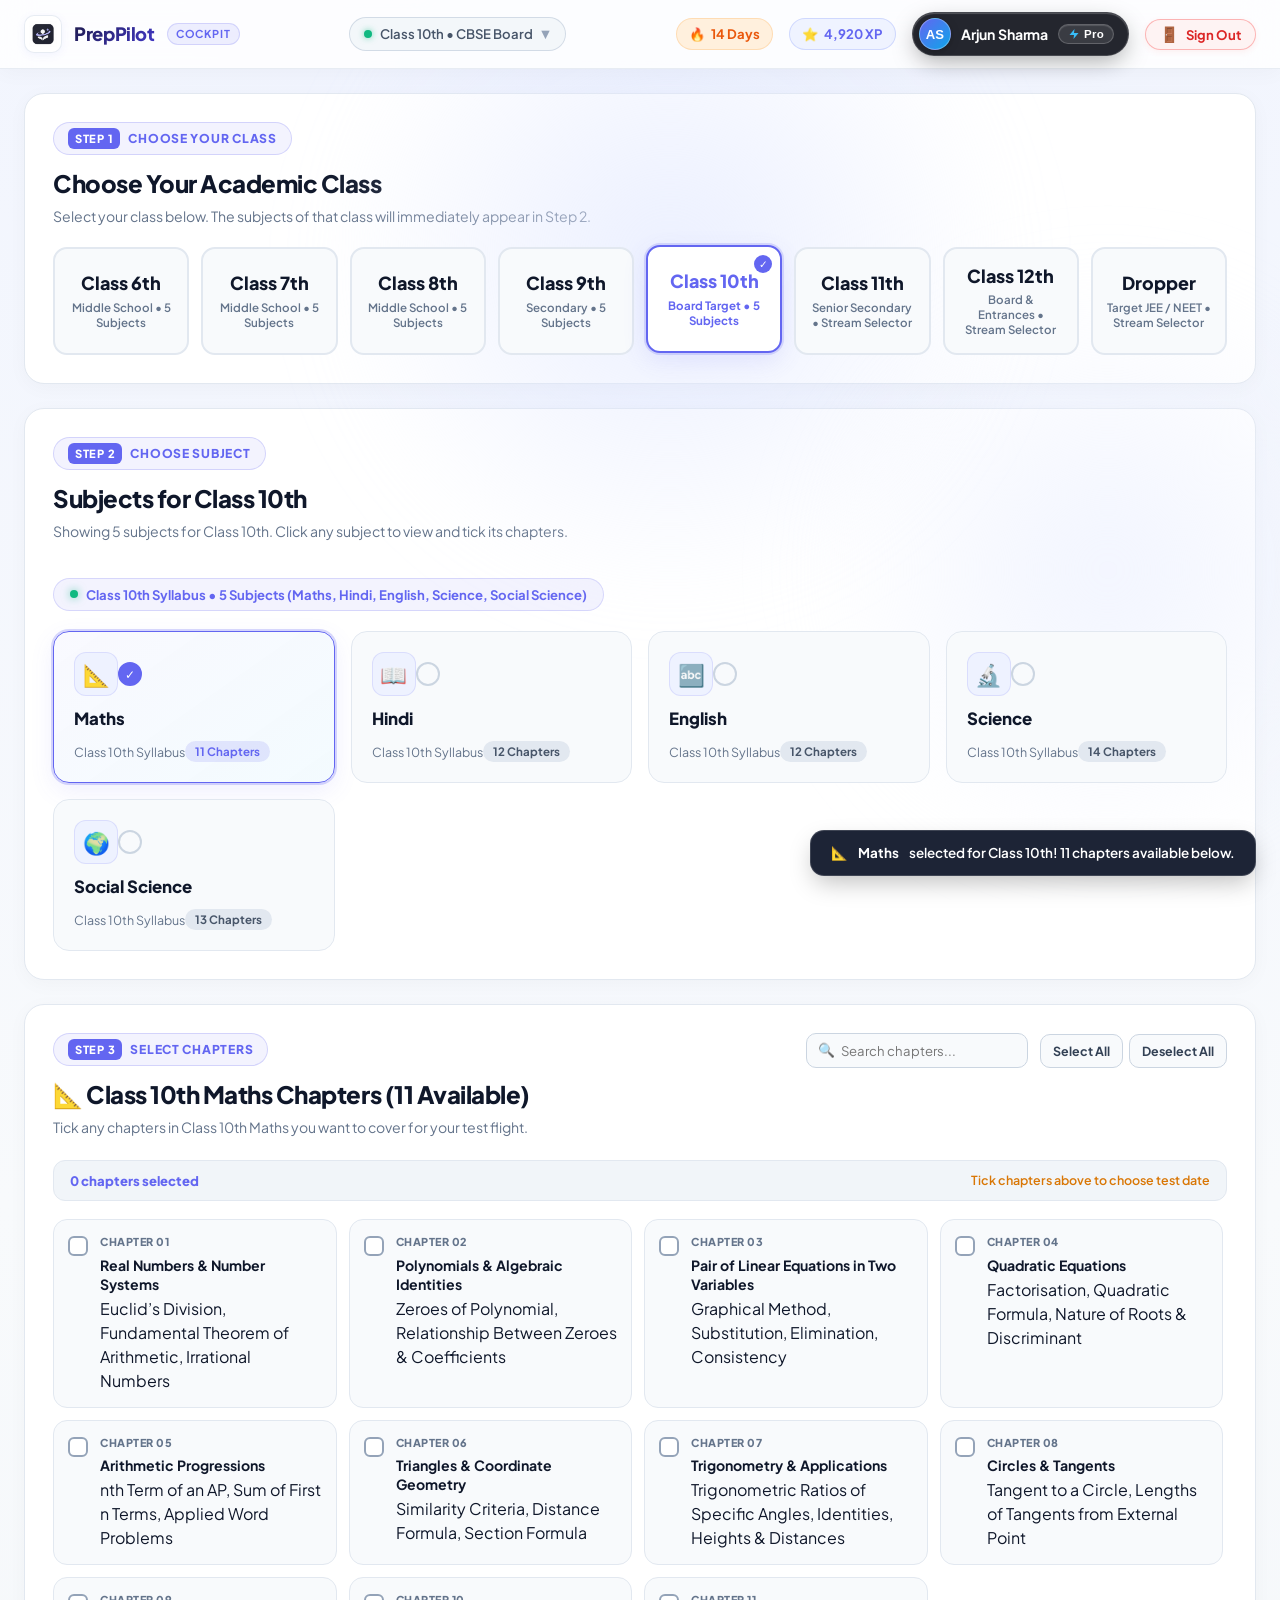
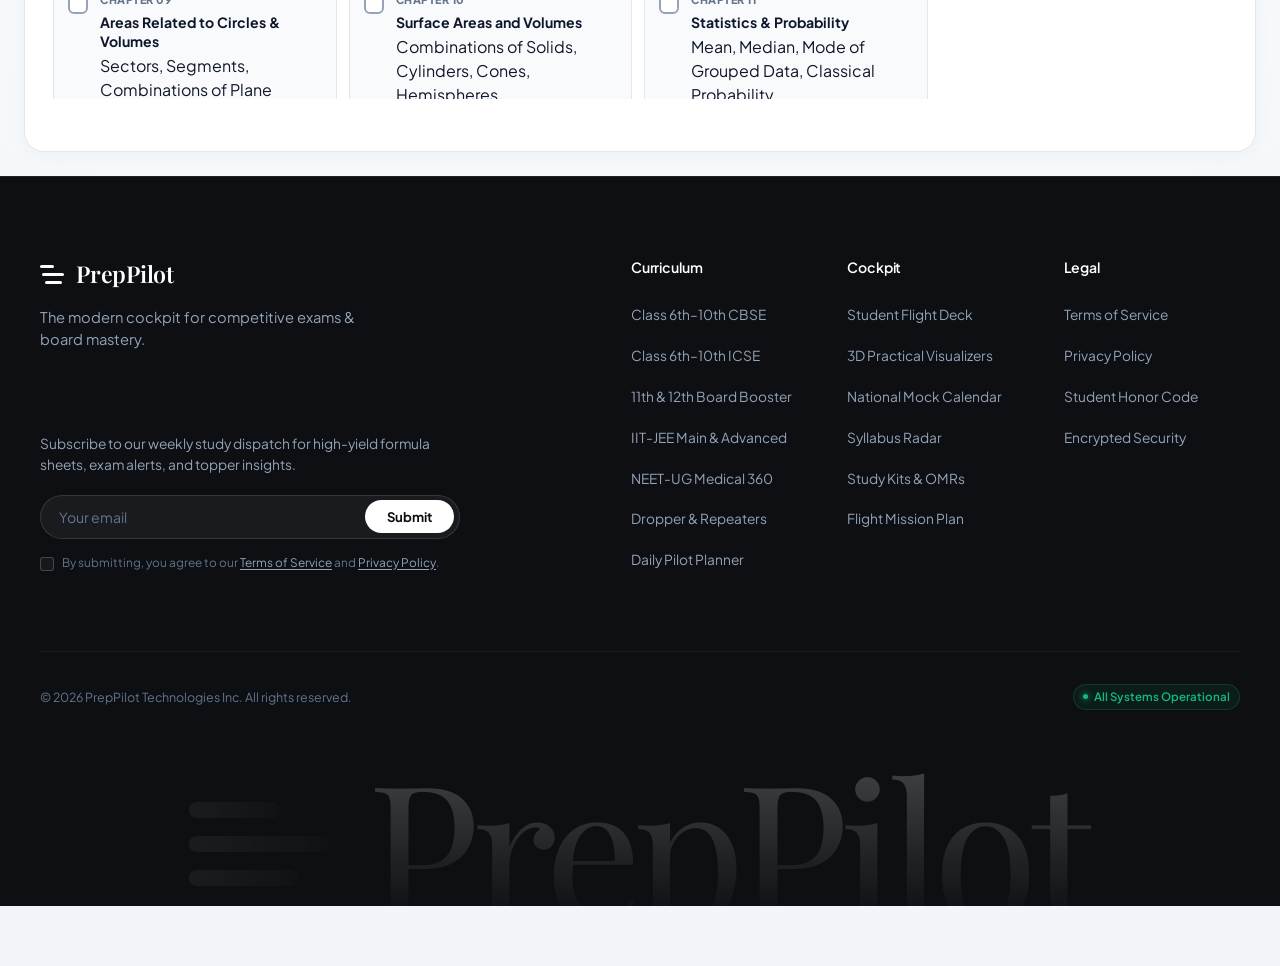
==== dashboard.html @ ed9440e5 "Add project files" ====
<!DOCTYPE html>
<html lang="en">
<head>
  <meta charset="UTF-8">
  <meta name="viewport" content="width=device-width, initial-scale=1.0">
  <title>PrepPilot | Student Flight Cockpit Dashboard</title>
  <meta name="description" content="PrepPilot Student Cockpit: Live curriculum progress, daily flight plan, interactive 3D labs, and CBT mock tests.">
  
  <!-- Modern Typography (Editorial Serif & Sans) -->
  <link rel="preconnect" href="https://fonts.googleapis.com">
  <link rel="preconnect" href="https://fonts.gstatic.com" crossorigin>
  <link href="https://fonts.googleapis.com/css2?family=Playfair+Display:ital,wght@0,400;0,500;0,600;0,700;1,400&family=Plus+Jakarta+Sans:wght@400;500;600;700;800&display=swap" rel="stylesheet">
  
  <link rel="stylesheet" href="css/styles.css">
  <link rel="stylesheet" href="css/dashboard.css">
  <link rel="stylesheet" href="css/conductor-theme.css">
  <link rel="icon" type="image/png" href="assets/logo.png">
</head>
<body class="dashboard-body">

  <!-- Ambient Light Scene -->
  <div class="ambient-scene" aria-hidden="true">
    <div class="ambient-blob-1"></div>
    <div class="ambient-blob-2"></div>
  </div>

  <!-- Cockpit Topbar Navigation -->
  <header class="cockpit-topbar">
    <div class="topbar-container">
      
      <!-- Brand Anchor -->
      <a href="index.html" class="topbar-brand" title="Return to Landing Page">
        <div class="topbar-logo-box">
          <img src="assets/logo.png" alt="PrepPilot" class="topbar-logo-img preppilot-logo">
        </div>
        <span class="topbar-brand-text">PrepPilot</span>
        <span class="topbar-cockpit-badge">Cockpit</span>
      </a>

      <!-- Academic Track & Course Switcher in Main Menu -->
      <div class="nav-course-selector-wrap" id="dash-course-selector-wrap">
        <div class="track-pill-dropdown" id="dash-track-dropdown" role="button" aria-expanded="false" aria-haspopup="true" title="Click to change your class and course">
          <span class="track-dot-indicator"></span>
          <span id="dash-active-track-label">Class 10th (CBSE Board Mastery)</span>
          <span style="font-size: 0.7rem; color: #94a3b8;">▼</span>
        </div>

        <!-- Interactive Course & Class Dropdown Flyout -->
        <div class="nav-course-dropdown" id="dash-course-dropdown" role="menu">
          <div class="nav-course-head">
            <div class="nav-course-head-tag">🎯 Active Flight Radar</div>
            <div class="nav-course-head-title">Change Class &amp; Course</div>
            <p class="nav-course-head-sub">Switch your academic syllabus stream. Modules &amp; tests update in real time.</p>
          </div>

          <!-- 1. Grade / Class Choice -->
          <div class="nav-course-section-title">1. Select Academic Class</div>
          <div class="nav-class-pills-row" id="dash-class-pills">
            <button type="button" class="nav-class-btn" data-class="6th">6th</button>
            <button type="button" class="nav-class-btn" data-class="7th">7th</button>
            <button type="button" class="nav-class-btn" data-class="8th">8th</button>
            <button type="button" class="nav-class-btn" data-class="9th">9th</button>
            <button type="button" class="nav-class-btn active" data-class="10th">10th</button>
            <button type="button" class="nav-class-btn" data-class="11th">11th</button>
            <button type="button" class="nav-class-btn" data-class="12th">12th</button>
            <button type="button" class="nav-class-btn" data-class="Dropper">Dropper</button>
          </div>

          <!-- 2. Course Stream Choice (Dynamic) -->
          <div class="nav-course-section-title">2. Select Course &amp; Stream</div>
          <div class="nav-streams-grid" id="dash-streams-grid">
            <!-- Dynamically populated based on chosen grade -->
          </div>

          <!-- 3. Actions -->
          <div class="nav-course-footer">
            <span class="nav-course-hint">Updates syllabus radar immediately</span>
            <button type="button" class="btn-nav-apply-course" id="btn-dash-apply-course">
              Apply &amp; Update Radar ✓
            </button>
          </div>
        </div>
      </div>

      <!-- Right Group: Streak, XP & Student Profile -->
      <div class="topbar-right-group">
        <div class="student-streak-pill" title="Daily Learning Streak">
          <span>🔥</span>
          <span>14 Days</span>
        </div>

        <div class="student-xp-pill" title="Total Experience Points">
          <span>⭐</span>
          <span id="student-xp-val">4,920 XP</span>
        </div>

        <div class="account-flyout-container" id="profile-flyout-wrap">
          <!-- Dark Frosted Profile Pill Trigger (Matching Reference Image) -->
          <button type="button" class="btn-dark-profile-pill" id="student-profile-btn" aria-haspopup="menu" aria-expanded="false" aria-controls="dark-profile-menu" title="Pilot User Profile & Preferences">
            <div class="profile-pill-avatar" id="avatar-initials">AS</div>
            <span class="profile-pill-name" id="avatar-name">Arjun Sharma</span>
            <span class="profile-pill-badge">
              <svg class="pro-bolt-icon" viewBox="0 0 24 24">
                <path d="M13 2L3 14h9l-1 8 10-12h-9l1-8z"/>
              </svg>
              <span>Pro</span>
            </span>
          </button>

          <!-- Accessible Dark Liquid-Glass Menu (Directly Matching Reference Image HRrUDA4XYAAcrpC.avif) -->
          <div class="dark-profile-menu" id="dark-profile-menu" role="menu" aria-label="User Profile Menu">
            <button type="button" class="dark-menu-item active" role="menuitem" tabindex="0" id="menu-item-profile" data-action="profile">
              <span class="dark-item-icon">
                <svg viewBox="0 0 24 24" fill="none" stroke="currentColor" stroke-width="2.2" stroke-linecap="round" stroke-linejoin="round">
                  <path d="M20 21v-2a4 4 0 0 0-4-4H8a4 4 0 0 0-4 4v2"></path>
                  <circle cx="12" cy="7" r="4"></circle>
                </svg>
              </span>
              <span class="dark-item-label">Profile</span>
            </button>

            <button type="button" class="dark-menu-item" role="menuitem" tabindex="-1" id="menu-item-community" data-action="community">
              <span class="dark-item-icon">
                <svg viewBox="0 0 24 24" fill="currentColor">
                  <path d="M16 11c1.66 0 2.99-1.34 2.99-3S17.66 5 16 5c-1.66 0-3 1.34-3 3s1.34 3 3 3zm-8 0c1.66 0 2.99-1.34 2.99-3S9.66 5 8 5C6.34 5 5 6.34 5 8s1.34 3 3 3zm0 2c-2.33 0-7 1.17-7 3.5V19h14v-2.5c0-2.33-4.67-3.5-7-3.5zm8 0c-.29 0-.62.02-.97.05 1.16.84 1.97 1.97 1.97 3.45V19h6v-2.5c0-2.33-4.67-3.5-7-3.5z"/>
                </svg>
              </span>
              <span class="dark-item-label">Community</span>
            </button>

            <button type="button" class="dark-menu-item" role="menuitem" tabindex="-1" id="menu-item-subscription" data-action="subscription">
              <span class="dark-item-icon">
                <svg viewBox="0 0 24 24" fill="currentColor">
                  <path d="M20 4H4c-1.11 0-1.99.89-1.99 2L2 18c0 1.11.89 2 2 2h16c1.11 0 2-.89 2-2V6c0-1.11-.89-2-2-2zm0 14H4v-6h16v6zm0-10H4V6h16v2z"/>
                </svg>
              </span>
              <span class="dark-item-label">Subscription</span>
            </button>

            <button type="button" class="dark-menu-item" role="menuitem" tabindex="-1" id="menu-item-settings" data-action="settings">
              <span class="dark-item-icon">
                <svg viewBox="0 0 24 24" fill="currentColor">
                  <path d="M19.14 12.94c.04-.3.06-.61.06-.94 0-.32-.02-.64-.07-.94l2.03-1.58c.18-.14.23-.41.12-.61l-1.92-3.32c-.12-.22-.37-.29-.59-.22l-2.39.96c-.5-.38-1.03-.7-1.62-.94l-.36-2.54c-.04-.24-.24-.41-.48-.41h-3.84c-.24 0-.43.17-.47.41l-.36 2.54c-.59.24-1.13.57-1.62.94l-2.39-.96c-.22-.08-.47 0-.59.22L2.74 8.87c-.12.21-.08.47.12.61l2.03 1.58c-.05.3-.09.63-.09.94s.02.64.07.94l-2.03 1.58c-.18.14-.23.41-.12.61l1.92 3.32c.12.22.37.29.59.22l2.39-.96c.5.38 1.03.7 1.62.94l.36 2.54c.05.24.24.41.48.41h3.84c.24 0 .44-.17.47-.41l.36-2.54c.59-.24 1.13-.56 1.62-.94l2.39.96c.22.08.47 0 .59-.22l1.92-3.32c.12-.22.07-.47-.12-.61l-2.01-1.58zM12 15.6c-1.98 0-3.6-1.62-3.6-3.6s1.62-3.6 3.6-3.6 3.6 1.62 3.6 3.6-1.62 3.6-3.6 3.6z"/>
                </svg>
              </span>
              <span class="dark-item-label">Settings</span>
            </button>

            <div class="dark-menu-divider" role="separator"></div>

            <button type="button" class="dark-menu-item" role="menuitem" tabindex="-1" id="menu-item-help" data-action="help">
              <span class="dark-item-icon">
                <svg viewBox="0 0 24 24" fill="currentColor">
                  <path d="M12 2C6.48 2 2 6.48 2 12s4.48 10 10 10 10-4.48 10-10S17.52 2 12 2zm1 15h-2v-6h2v6zm0-8h-2V7h2v2z"/>
                </svg>
              </span>
              <span class="dark-item-label">Help Center</span>
            </button>

            <button type="button" class="dark-menu-item text-danger" role="menuitem" tabindex="-1" id="menu-item-signout" data-action="signout">
              <span class="dark-item-icon">
                <svg viewBox="0 0 24 24" fill="currentColor">
                  <path d="M10.09 15.59L11.5 17l5-5-5-5-1.41 1.41L12.67 11H3v2h9.67l-2.58 2.59zM19 3H5c-1.11 0-2 .9-2 2v4h2V5h14v14H5v-4H3v4c0 1.1.89 2 2 2h14c1.1 0 2-.9 2-2V5c0-1.1-.9-2-2-2z"/>
                </svg>
              </span>
              <span class="dark-item-label">Sign Out</span>
            </button>
          </div>
        </div>

        <button type="button" class="btn-signout-cockpit" id="btn-cockpit-signout" title="Sign out of student cockpit">
          <span class="signout-icon">🚪</span>
          <span>Sign Out</span>
        </button>
      </div>

    </div>
  </header>

  <!-- Main Cockpit Workspace -->
  <main class="cockpit-main-container">

    <!-- Quick Schedule Switcher & Status Bar (Visible when schedules exist) -->
    <section class="schedule-switcher-bar" id="section-schedule-switcher" style="display: none;">
      <div class="switcher-bar-inner">
        <div class="active-schedule-badge-wrap">
          <span class="switcher-lead-label">✈️ Active Flight:</span>
          <div class="active-schedule-dropdown-rel">
            <button type="button" class="btn-active-schedule-select" id="btn-active-schedule-dropdown" aria-haspopup="true" aria-expanded="false" title="Click to switch between saved schedules">
              <span class="active-sched-title" id="active-sched-title">Class 10th • Maths CBT Mock</span>
              <span class="active-sched-date" id="active-sched-date">🗓️ Sept 25</span>
              <span class="sched-chevron">▼</span>
            </button>

            <!-- Dropdown of all saved schedules -->
            <div class="schedules-flyout-dropdown" id="schedules-flyout-dropdown">
              <div class="flyout-head">
                <span>📁 Your Saved Flight Schedules</span>
                <span class="flyout-count" id="flyout-schedules-count">0</span>
              </div>
              <div class="flyout-list" id="flyout-schedules-list">
                <!-- Dynamically populated by dashboard.js -->
              </div>
            </div>
          </div>
        </div>

        <div class="switcher-actions-wrap">
          <button type="button" class="btn-switcher-action btn-jump-todo" id="btn-bar-jump-todo" title="Jump to Flight To-Do Checklist">
            <span>📋 Flight To-Dos</span>
          </button>
          <button type="button" class="btn-switcher-action btn-view-hub" id="btn-bar-view-hub" title="View all schedules hub">
            <span>📁 All Schedules (<span id="btn-schedules-count">0</span>)</span>
          </button>
          <button type="button" class="btn-new-schedule-pill" id="btn-start-new-schedule" title="Create a new test flight schedule">
            <span>+ New Schedule</span>
          </button>
        </div>
      </div>
    </section>

    <!-- 1. Step 1: Choose Your Academic Class -->
    <section class="class-selection-panel" id="section-class-select">
      <div class="panel-step-header">
        <div class="panel-step-badge">
          <span class="step-num">Step 1</span> Choose Your Class
        </div>
        <h1 class="class-panel-title">Choose Your Academic Class</h1>
        <p class="class-panel-sub">Select your class below. The subjects of that class will immediately appear in Step 2.</p>
      </div>

      <!-- Prominent Class Cards Grid -->
      <div class="class-cards-grid" id="dash-class-cards-grid">
        <button type="button" class="class-choice-card" data-class="6th" onclick="window.preppilotSwitchClass &amp;&amp; window.preppilotSwitchClass('6th')" aria-label="Select Class 6th">
          <div class="class-card-check">✓</div>
          <span class="class-card-label">Class 6th</span>
          <span class="class-card-tag">Middle School • 5 Subjects</span>
        </button>
        <button type="button" class="class-choice-card" data-class="7th" onclick="window.preppilotSwitchClass &amp;&amp; window.preppilotSwitchClass('7th')" aria-label="Select Class 7th">
          <div class="class-card-check">✓</div>
          <span class="class-card-label">Class 7th</span>
          <span class="class-card-tag">Middle School • 5 Subjects</span>
        </button>
        <button type="button" class="class-choice-card" data-class="8th" onclick="window.preppilotSwitchClass &amp;&amp; window.preppilotSwitchClass('8th')" aria-label="Select Class 8th">
          <div class="class-card-check">✓</div>
          <span class="class-card-label">Class 8th</span>
          <span class="class-card-tag">Middle School • 5 Subjects</span>
        </button>
        <button type="button" class="class-choice-card" data-class="9th" onclick="window.preppilotSwitchClass &amp;&amp; window.preppilotSwitchClass('9th')" aria-label="Select Class 9th">
          <div class="class-card-check">✓</div>
          <span class="class-card-label">Class 9th</span>
          <span class="class-card-tag">Secondary • 5 Subjects</span>
        </button>
        <button type="button" class="class-choice-card active" data-class="10th" onclick="window.preppilotSwitchClass &amp;&amp; window.preppilotSwitchClass('10th')" aria-label="Select Class 10th">
          <div class="class-card-check">✓</div>
          <span class="class-card-label">Class 10th</span>
          <span class="class-card-tag">Board Target • 5 Subjects</span>
        </button>
        <button type="button" class="class-choice-card" data-class="11th" onclick="window.preppilotSwitchClass &amp;&amp; window.preppilotSwitchClass('11th')" aria-label="Select Class 11th">
          <div class="class-card-check">✓</div>
          <span class="class-card-label">Class 11th</span>
          <span class="class-card-tag">Senior Secondary • Stream Selector</span>
        </button>
        <button type="button" class="class-choice-card" data-class="12th" onclick="window.preppilotSwitchClass &amp;&amp; window.preppilotSwitchClass('12th')" aria-label="Select Class 12th">
          <div class="class-card-check">✓</div>
          <span class="class-card-label">Class 12th</span>
          <span class="class-card-tag">Board &amp; Entrances • Stream Selector</span>
        </button>
        <button type="button" class="class-choice-card" data-class="Dropper" onclick="window.preppilotSwitchClass &amp;&amp; window.preppilotSwitchClass('Dropper')" aria-label="Select Dropper">
          <div class="class-card-check">✓</div>
          <span class="class-card-label">Dropper</span>
          <span class="class-card-tag">Target JEE / NEET • Stream Selector</span>
        </button>
      </div>

      <!-- Dynamic Stream Selection Box for 11th, 12th, Dropper -->
      <div class="stream-selection-box" id="dash-stream-selection-box" style="display: none;">
        <div class="stream-selection-title">
          <span>🎯</span>
          <span id="stream-selection-title-text">Select Target Stream for Class 11th:</span>
        </div>
        <div class="stream-cards-grid" id="dash-stream-cards-grid">
          <!-- Dynamically populated stream cards -->
        </div>
      </div>
    </section>

    <!-- 2. Step 2: Subjects of that Class (Appears / Updates when Class is Chosen) -->
    <section class="subjects-selection-panel" id="section-subjects">
      <div class="subjects-panel-header">
        <div class="panel-step-badge">
          <span class="step-num">Step 2</span> Choose Subject
        </div>
        <h2 class="subjects-panel-title" id="subjects-panel-title">Subjects for Class 10th</h2>
        <p class="subjects-panel-sub" id="subjects-panel-sub">Choose any subject below to fulfill its syllabus and prepare for your test</p>
      </div>

      <!-- Live Stream Status Indicator -->
      <div class="active-stream-status-pill" id="active-stream-status-pill">
        <span class="status-indicator-dot"></span>
        <span id="active-stream-status-text">Class 10th Syllabus • 5 Subjects (Maths, Hindi, English, Science, Social Science)</span>
      </div>

      <div class="planner-subjects-grid" id="planner-subjects-grid">
        <button type="button" class="planner-subject-card" data-subj="maths" aria-label="Select Maths">
          <div class="subj-header">
            <div class="subj-icon math-bg">📐</div>
            <div class="subj-check-indicator">✓</div>
          </div>
          <h3 class="subj-name">Maths</h3>
          <div class="subj-meta">
            <span>Comprehensive Syllabus</span>
            <span class="subj-chapters-pill">13 Chapters</span>
          </div>
        </button>

        <button type="button" class="planner-subject-card" data-subj="hindi" aria-label="Select Hindi">
          <div class="subj-header">
            <div class="subj-icon hindi-bg">📖</div>
            <div class="subj-check-indicator">✓</div>
          </div>
          <h3 class="subj-name">Hindi</h3>
          <div class="subj-meta">
            <span>Comprehensive Syllabus</span>
            <span class="subj-chapters-pill">12 Chapters</span>
          </div>
        </button>

        <button type="button" class="planner-subject-card" data-subj="english" aria-label="Select English">
          <div class="subj-header">
            <div class="subj-icon english-bg">🔤</div>
            <div class="subj-check-indicator">✓</div>
          </div>
          <h3 class="subj-name">English</h3>
          <div class="subj-meta">
            <span>Comprehensive Syllabus</span>
            <span class="subj-chapters-pill">12 Chapters</span>
          </div>
        </button>

        <button type="button" class="planner-subject-card" data-subj="science" aria-label="Select Science">
          <div class="subj-header">
            <div class="subj-icon science-bg">🔬</div>
            <div class="subj-check-indicator">✓</div>
          </div>
          <h3 class="subj-name">Science</h3>
          <div class="subj-meta">
            <span>Comprehensive Syllabus</span>
            <span class="subj-chapters-pill">14 Chapters</span>
          </div>
        </button>

        <button type="button" class="planner-subject-card" data-subj="social_science" aria-label="Select Social Science">
          <div class="subj-header">
            <div class="subj-icon social-bg">🌍</div>
            <div class="subj-check-indicator">✓</div>
          </div>
          <h3 class="subj-name">Social Science</h3>
          <div class="subj-meta">
            <span>Comprehensive Syllabus</span>
            <span class="subj-chapters-pill">13 Chapters</span>
          </div>
        </button>
      </div>
    </section>

    <!-- 3. Step 3: Chapters Selection Panel (Appears when user chooses any subject) -->
    <section class="chapters-selection-panel" id="section-chapters" style="display: none;">
      <div class="chapters-panel-header">
        <div>
          <div class="panel-step-badge">
            <span class="step-num">Step 3</span> Select Chapters
          </div>
          <h2 class="chapters-panel-title" id="selected-subject-title">Select Chapters</h2>
          <p class="chapters-panel-sub" id="selected-subject-sub">Tick all chapters you want to cover for this test</p>
        </div>

        <div class="chapter-actions-bar">
          <div class="chapter-search-wrap">
            <span class="search-icon">🔍</span>
            <input type="text" id="chapter-search-input" placeholder="Search chapters..." aria-label="Search chapters">
          </div>
          <div class="chapter-quick-btn-group">
            <button type="button" class="btn-chapter-ctrl" id="btn-select-all-chapters">Select All</button>
            <button type="button" class="btn-chapter-ctrl" id="btn-deselect-all-chapters">Deselect All</button>
          </div>
        </div>
      </div>

      <!-- Selection summary -->
      <div class="chapter-selection-status-row">
        <span class="chapter-selected-summary" id="chapter-selection-summary">0 chapters selected</span>
        <span class="chapter-min-hint" id="chapter-min-hint">Tick chapters to choose test date</span>
      </div>

      <!-- Syllabus Origin Filter Row (For Dropper combining Class 11 & 12) -->
      <div class="chapter-origin-filter-row" id="chapter-origin-filter-row" style="display: none;">
        <span class="origin-filter-label">📚 Syllabus Scope:</span>
        <div class="origin-filter-buttons" id="origin-filter-buttons">
          <button type="button" class="btn-origin-filter active" data-filter="all">All Combined Chapters</button>
          <button type="button" class="btn-origin-filter" data-filter="Class 11">Class 11 Only</button>
          <button type="button" class="btn-origin-filter" data-filter="Class 12">Class 12 Only</button>
        </div>
      </div>

      <!-- Chapters Checklist Grid -->
      <div class="chapters-checklist-grid" id="chapters-checklist-container">
        <!-- Chapter items with checkboxes injected here -->
      </div>
    </section>

    <!-- 4. Step 4: Calendar Section (Appears after choosing chapters, Minimum Date = Tomorrow) -->
    <section class="calendar-scheduling-panel" id="section-calendar" style="display: none;">
      <div class="calendar-panel-header">
        <div class="panel-step-badge">
          <span class="step-num">Step 4</span> Schedule Test Date
        </div>
        <h2 class="calendar-panel-title">Choose Test Date</h2>
        <p class="calendar-panel-sub">Select the date for your test (Minimum date: Tomorrow)</p>
      </div>

      <div class="calendar-scheduling-box">
        <!-- Presets -->
        <div class="calendar-presets-row">
          <span class="preset-label">Quick Presets:</span>
          <div class="preset-pills-list">
            <button type="button" class="date-preset-pill active" data-offset="1" id="preset-tomorrow">
              <span>Tomorrow</span>
              <small id="preset-tomorrow-date"></small>
            </button>
            <button type="button" class="date-preset-pill" data-offset="3" id="preset-3days">
              <span>In 3 Days</span>
              <small id="preset-3days-date"></small>
            </button>
            <button type="button" class="date-preset-pill" data-offset="7" id="preset-7days">
              <span>In 1 Week</span>
              <small id="preset-7days-date"></small>
            </button>
          </div>
        </div>

        <!-- Date Picker with min=tomorrow -->
        <div class="calendar-input-card">
          <div class="calendar-input-left">
            <label for="test-date-picker" class="calendar-input-label">
              <span style="font-size: 1.2rem;">🗓️</span>
              <span>Test Date:</span>
            </label>
            <div class="calendar-field-wrap">
              <input type="date" id="test-date-picker" class="test-date-input" aria-describedby="test-date-hint">
              <span class="calendar-min-notice" id="test-date-hint">
                🔒 Minimum date is strictly set to <strong>Tomorrow</strong>.
              </span>
            </div>
          </div>

          <div class="calendar-countdown-preview" id="calendar-countdown-preview">
            <div class="countdown-tag">Scheduled Test Window</div>
            <div class="countdown-days-val" id="countdown-days-text">Tomorrow (In 1 Day)</div>
            <div class="countdown-meta" id="countdown-meta-text">Target: 0 chapters</div>
          </div>
        </div>

        <!-- Schedule Action Button -->
        <div class="schedule-submit-wrap">
          <button type="button" class="btn-lock-test-flight" id="btn-schedule-test">
            <span>🚀 Schedule Test Flight</span>
          </button>
        </div>
      </div>
    </section>

    <!-- Scheduled Test Confirmation Card -->
    <div id="active-test-mission-wrap" class="active-mission-wrapper" style="display: none; margin-top: 24px;"></div>

    <!-- Interactive Flight To-Do List Section -->
    <section class="flight-todo-section" id="section-flight-todo" style="display: none; margin-top: 32px;">
      <div class="todo-panel-card">
        <div class="todo-panel-header">
          <div class="todo-title-group">
            <div class="todo-badge">
              <span>📋 Flight Mission To-Do Checklist</span>
            </div>
            <h2 class="todo-heading" id="todo-schedule-heading">Preparation Milestones</h2>
            <p class="todo-subtext" id="todo-schedule-subtext">Day-wise masterclasses, practice drills, notes &amp; checkpoint tests for your locked flight.</p>
          </div>

          <div class="todo-stats-group">
            <div class="todo-stat-card">
              <span class="todo-stat-num" id="todo-progress-percent">0%</span>
              <span class="todo-stat-label">Milestones Done</span>
            </div>
          </div>
        </div>

        <!-- Progress Bar -->
        <div class="todo-progress-track">
          <div class="todo-progress-fill" id="todo-progress-bar" style="width: 0%;"></div>
        </div>
        <div class="todo-progress-meta">
          <span id="todo-progress-text">0 of 0 milestones completed</span>
          <span class="todo-xp-reward-hint">⚡ +15 XP rewarded for every completed task!</span>
        </div>

        <!-- Controls Row: View Switcher Tabs, Filter Pills & Add Form -->
        <div class="todo-controls-row">
          <!-- CollectUI Segmented View Switcher: Board, List, Roadmap -->
          <div class="todo-view-switcher" id="todo-view-switcher">
            <button type="button" class="todo-view-tab active" data-view="board" id="tab-view-board" title="Switch to Kanban Board View">
              <span class="view-tab-icon">📌</span>
              <span>Board</span>
            </button>
            <button type="button" class="todo-view-tab" data-view="list" id="tab-view-list" title="Switch to Linear Checklist View">
              <span class="view-tab-icon">📋</span>
              <span>List</span>
            </button>
            <button type="button" class="todo-view-tab" data-view="roadmap" id="tab-view-roadmap" title="Switch to Day-by-Day Roadmap View">
              <span class="view-tab-icon">🗓️</span>
              <span>Roadmap</span>
            </button>
          </div>

          <!-- Filter Pills -->
          <div class="todo-filter-pills" id="todo-filter-pills">
            <button type="button" class="todo-filter-btn active" data-filter="all">All (<span id="todo-count-all">0</span>)</button>
            <button type="button" class="todo-filter-btn" data-filter="today">Today (<span id="todo-count-today">0</span>)</button>
            <button type="button" class="todo-filter-btn" data-filter="pending">Pending (<span id="todo-count-pending">0</span>)</button>
            <button type="button" class="todo-filter-btn" data-filter="completed">Mastered (<span id="todo-count-completed">0</span>)</button>
          </div>

          <!-- Add Custom Task Form -->
          <form class="todo-add-task-form" id="todo-add-task-form">
            <input type="text" class="todo-add-input" id="todo-custom-input" placeholder="+ Add flight goal or custom task..." required>
            <button type="submit" class="btn-add-custom-task">+ Add Task</button>
          </form>
        </div>

        <!-- 1. Interactive Kanban Board View (CollectUI Multi-Column Style) -->
        <div class="todo-kanban-board" id="todo-board-view">
          <!-- Column 1: To Do -->
          <div class="kanban-column" id="col-todo" data-lane="todo">
            <div class="kanban-column-header">
              <div class="kanban-header-left">
                <span class="kanban-col-icon">🎯</span>
                <span class="kanban-col-title">To Do</span>
              </div>
              <span class="kanban-count-pill" id="badge-todo-count">0</span>
            </div>
            <div class="kanban-lane-dropzone" id="lane-todo" data-lane="todo">
              <!-- Dynamically injected cards -->
            </div>
          </div>

          <!-- Column 2: Doing -->
          <div class="kanban-column" id="col-doing" data-lane="doing">
            <div class="kanban-column-header">
              <div class="kanban-header-left">
                <span class="kanban-col-icon">⚡</span>
                <span class="kanban-col-title">Doing</span>
              </div>
              <span class="kanban-count-pill" id="badge-doing-count">0</span>
            </div>
            <div class="kanban-lane-dropzone" id="lane-doing" data-lane="doing">
              <!-- Dynamically injected cards -->
            </div>
          </div>

          <!-- Column 3: Mastered / Done -->
          <div class="kanban-column" id="col-done" data-lane="done">
            <div class="kanban-column-header">
              <div class="kanban-header-left">
                <span class="kanban-col-icon">🏆</span>
                <span class="kanban-col-title">Mastered</span>
              </div>
              <span class="kanban-count-pill" id="badge-done-count">0</span>
            </div>
            <div class="kanban-lane-dropzone" id="lane-done" data-lane="done">
              <!-- Dynamically injected cards -->
            </div>
          </div>
        </div>

        <!-- 2. Linear Checklist View (Alternative View) -->
        <div class="todo-items-list" id="todo-items-list" style="display: none;">
          <!-- Dynamically populated by dashboard.js -->
        </div>

        <!-- 3. Day Roadmap View (Alternative View) -->
        <div class="todo-roadmap-view" id="todo-roadmap-view" style="display: none;">
          <!-- Dynamically populated by dashboard.js -->
        </div>
      </div>
    </section>

    <!-- My Test Flight Schedules Hub (Organized Repository of All Created Schedules) -->
    <section class="schedules-hub-section" id="section-schedules-hub" style="display: none; margin-top: 36px;">
      <div class="schedules-hub-card">
        <div class="schedules-hub-header">
          <div class="schedules-hub-titles">
            <div class="schedules-hub-badge">📁 Multi-Schedule Cockpit Archive</div>
            <h2 class="schedules-hub-title">My Test Flight Schedules</h2>
            <p class="schedules-hub-sub">Switch between different exam preparations anytime. Every schedule maintains its own syllabus, test countdown, and flight to-do checklist.</p>
          </div>
          <button type="button" class="btn-create-schedule-hero" id="btn-hub-create-new">
            <span>+ Create New Test Schedule</span>
          </button>
        </div>

        <!-- Schedules Grid Container -->
        <div class="schedules-cards-grid" id="schedules-cards-grid">
          <!-- Dynamically populated cards for every created schedule -->
        </div>
      </div>
    </section>

  </main>

  <!-- CBT Test Simulator Interactive Modal -->
  <div class="cbt-modal-backdrop" id="cbt-modal">
    <div class="cbt-modal-card">
      <div class="cbt-modal-head">
        <div style="display: flex; align-items: center; gap: 10px;">
          <span style="font-size: 1.1rem;">📝</span>
          <span style="font-weight: 700; font-size: 0.95rem;">PrepPilot CBT Live Practice Simulator</span>
        </div>
        <div style="display: flex; align-items: center; gap: 14px;">
          <span style="font-family: monospace; font-weight: 700; color: #38bdf8; font-size: 1rem;" id="cbt-q-timer">⏱️ 02:45</span>
          <button type="button" id="cbt-modal-close" style="background: none; border: none; color: #ffffff; font-size: 1.4rem; cursor: pointer;">&times;</button>
        </div>
      </div>

      <div class="cbt-modal-body">
        <div class="cbt-q-number" id="cbt-q-label">Question 14 of 30 • Physics Mechanics</div>
        <div class="cbt-q-text" id="cbt-q-text">
          A projectile is launched from the ground with an initial velocity of 40 m/s at an angle of 30° to the horizontal. Assuming \(g = 10\text{ m/s}^2\), what is the maximum height attained by the projectile?
        </div>

        <div class="cbt-options-list" id="cbt-options-list">
          <div class="cbt-option-item" data-opt="A">
            <span style="font-weight: 700; width: 22px;">A)</span>
            <span>15 meters</span>
          </div>
          <div class="cbt-option-item" data-opt="B">
            <span style="font-weight: 700; width: 22px;">B)</span>
            <span>20 meters</span>
          </div>
          <div class="cbt-option-item" data-opt="C">
            <span style="font-weight: 700; width: 22px;">C)</span>
            <span>25 meters</span>
          </div>
          <div class="cbt-option-item" data-opt="D">
            <span style="font-weight: 700; width: 22px;">D)</span>
            <span>30 meters</span>
          </div>
        </div>

        <div id="cbt-feedback-box" style="display: none; padding: 12px; border-radius: 10px; font-size: 0.85rem; line-height: 1.4;"></div>
      </div>

      <div class="cbt-modal-foot">
        <button type="button" class="btn-cockpit-secondary" id="btn-cbt-prev">← Previous</button>
        <button type="button" class="btn-cockpit-primary" id="btn-cbt-check">Submit Answer &amp; Explain</button>
        <button type="button" class="btn-cockpit-secondary" id="btn-cbt-next">Next Question →</button>
      </div>
    </div>
  </div>

  <!-- 1. Profile Details & Multi-Account Dialog Modal -->
  <div class="pilot-dialog-backdrop" id="profile-detail-modal" role="dialog" aria-modal="true" aria-labelledby="profile-dialog-title">
    <div class="pilot-dialog-card">
      <div class="pilot-dialog-header">
        <div style="display: flex; align-items: center; gap: 10px;">
          <span style="font-size: 1.3rem;">👤</span>
          <h3 class="pilot-dialog-title" id="profile-dialog-title">Pilot Profile &amp; Accounts</h3>
        </div>
        <button type="button" class="pilot-dialog-close" data-close-modal="profile-detail-modal" aria-label="Close dialog">✕</button>
      </div>

      <div style="display: flex; align-items: center; gap: 14px; padding: 14px; border-radius: 16px; background: #f8fafc; border: 1px solid #e2e8f0; margin-bottom: 16px;">
        <div class="profile-pill-avatar" id="dialog-avatar" style="width: 48px; height: 48px; font-size: 1.15rem;">AS</div>
        <div>
          <div style="font-size: 1.05rem; font-weight: 800; color: #0f172a;" id="dialog-name">Arjun Sharma</div>
          <div style="font-size: 0.78rem; font-weight: 600; color: var(--accent-orbit);" id="dialog-course">Class 10th • CBSE Board</div>
        </div>
      </div>

      <div style="display: grid; grid-template-columns: 1fr 1fr; gap: 10px; margin-bottom: 16px;">
        <div style="background: #f8fafc; padding: 12px; border-radius: 12px; border: 1px solid #e2e8f0;">
          <div style="font-size: 0.7rem; color: #64748b; font-weight: 600;">Learning Streak</div>
          <div style="font-size: 0.95rem; font-weight: 800; color: #f59e0b;">🔥 14 Days</div>
        </div>
        <div style="background: #f8fafc; padding: 12px; border-radius: 12px; border: 1px solid #e2e8f0;">
          <div style="font-size: 0.7rem; color: #64748b; font-weight: 600;">Flight Experience</div>
          <div style="font-size: 0.95rem; font-weight: 800; color: #10b981;" id="dialog-xp-val">4,920 XP</div>
        </div>
      </div>

      <div style="font-size: 0.74rem; font-weight: 800; text-transform: uppercase; letter-spacing: 0.06em; color: #94a3b8; margin-bottom: 8px;">
        Saved Student Profiles
      </div>
      <div class="account-saved-list" id="dialog-saved-list" style="max-height: 120px; overflow-y: auto; display: flex; flex-direction: column; gap: 6px; margin-bottom: 16px;">
        <!-- Injected from localStorage -->
      </div>

      <button type="button" class="btn-add-new-acc" id="btn-dialog-add-account" style="width: 100%;">
        + Add / Register New Account
      </button>
    </div>
  </div>

  <!-- 2. Community Dialog Modal -->
  <div class="pilot-dialog-backdrop" id="community-modal" role="dialog" aria-modal="true" aria-labelledby="community-dialog-title">
    <div class="pilot-dialog-card">
      <div class="pilot-dialog-header">
        <div style="display: flex; align-items: center; gap: 10px;">
          <span style="font-size: 1.3rem;">👥</span>
          <h3 class="pilot-dialog-title" id="community-dialog-title">Flight Deck Study Community</h3>
        </div>
        <button type="button" class="pilot-dialog-close" data-close-modal="community-modal" aria-label="Close dialog">✕</button>
      </div>

      <div style="background: linear-gradient(135deg, rgba(99, 102, 241, 0.08), rgba(14, 165, 233, 0.08)); border: 1px solid rgba(99, 102, 241, 0.2); border-radius: 16px; padding: 16px; margin-bottom: 16px; text-align: center;">
        <span style="font-size: 1.6rem;">⚡</span>
        <div style="font-size: 1.25rem; font-weight: 800; color: #0f172a; margin-top: 4px;">4,821 Pilots Online</div>
        <p style="font-size: 0.8rem; color: #64748b; margin: 4px 0 0;">Students studying live across CBSE, ICSE, JEE &amp; NEET tracks.</p>
      </div>

      <div style="font-size: 0.78rem; font-weight: 700; color: #334155; margin-bottom: 8px;">🔥 Daily Streak Leaderboard:</div>
      <div style="display: flex; flex-direction: column; gap: 8px; margin-bottom: 16px;">
        <div style="display: flex; align-items: center; justify-content: space-between; padding: 8px 12px; border-radius: 10px; background: #f8fafc; border: 1px solid #e2e8f0; font-size: 0.84rem;">
          <span>🥇 Riya Patel (Class 12th JEE)</span>
          <span style="font-weight: 800; color: #f59e0b;">54 Days Streak 🔥</span>
        </div>
        <div style="display: flex; align-items: center; justify-content: space-between; padding: 8px 12px; border-radius: 10px; background: #f8fafc; border: 1px solid #e2e8f0; font-size: 0.84rem;">
          <span>🥈 Siddharth Joshi (Class 10th CBSE)</span>
          <span style="font-weight: 800; color: #64748b;">42 Days Streak 🔥</span>
        </div>
        <div style="display: flex; align-items: center; justify-content: space-between; padding: 8px 12px; border-radius: 10px; background: #f8fafc; border: 1px solid #e2e8f0; font-size: 0.84rem;">
          <span>🥉 You (${studentName})</span>
          <span style="font-weight: 800; color: #10b981;">14 Days Streak 🔥</span>
        </div>
      </div>

      <button type="button" class="btn-cockpit-primary" style="width: 100%;" onclick="alert('Connected to Study Squad Flight Channel! 🚀');">
        Join Active Study Squad ✈️
      </button>
    </div>
  </div>

  <!-- 3. Subscription Dialog Modal -->
  <div class="pilot-dialog-backdrop" id="subscription-modal" role="dialog" aria-modal="true" aria-labelledby="sub-dialog-title">
    <div class="pilot-dialog-card">
      <div class="pilot-dialog-header">
        <div style="display: flex; align-items: center; gap: 10px;">
          <span style="font-size: 1.3rem;">💳</span>
          <h3 class="pilot-dialog-title" id="sub-dialog-title">PrepPilot Pro Flight Pass</h3>
        </div>
        <button type="button" class="pilot-dialog-close" data-close-modal="subscription-modal" aria-label="Close dialog">✕</button>
      </div>

      <div style="background: linear-gradient(135deg, #1e1b4b 0%, #312e81 100%); color: #ffffff; border-radius: 18px; padding: 20px; margin-bottom: 16px; box-shadow: 0 10px 25px -4px rgba(79, 70, 229, 0.4);">
        <div style="display: flex; justify-content: space-between; align-items: center; margin-bottom: 12px;">
          <span style="font-size: 0.75rem; font-weight: 800; text-transform: uppercase; letter-spacing: 0.08em; background: rgba(255, 255, 255, 0.2); padding: 3px 10px; border-radius: 999px;">Active Plan</span>
          <span style="font-size: 1.1rem; font-weight: 800; color: #38bdf8;">⚡ PRO PASS</span>
        </div>
        <div style="font-size: 1.25rem; font-weight: 800;">Full Cockpit Unlimited Access</div>
        <p style="font-size: 0.8rem; color: #cbd5e1; margin: 4px 0 0;">All Classes 6th–12th, Droppers, 3D Labs &amp; National CBT Mocks unlocked.</p>
      </div>

      <div style="display: flex; flex-direction: column; gap: 8px; font-size: 0.82rem; color: #475569; margin-bottom: 18px;">
        <div>✓ <strong>24/7 AI Doubt Pilot:</strong> Instant formula &amp; derivation solvers</div>
        <div>✓ <strong>Interactive 3D Practical Labs:</strong> Rotational physics &amp; chemistry orbitals</div>
        <div>✓ <strong>All-India CBT Test Series:</strong> Real-time percentile grading</div>
      </div>

      <button type="button" class="btn-cockpit-secondary" style="width: 100%;" onclick="alert('Your Pro Pass is active with lifetime student access! ⭐');">
        Manage Subscription &amp; Invoices
      </button>
    </div>
  </div>

  <!-- 4. Settings Dialog Modal -->
  <div class="pilot-dialog-backdrop" id="settings-modal" role="dialog" aria-modal="true" aria-labelledby="settings-dialog-title">
    <div class="pilot-dialog-card">
      <div class="pilot-dialog-header">
        <div style="display: flex; align-items: center; gap: 10px;">
          <span style="font-size: 1.3rem;">⚙️</span>
          <h3 class="pilot-dialog-title" id="settings-dialog-title">Flight Deck Settings</h3>
        </div>
        <button type="button" class="pilot-dialog-close" data-close-modal="settings-modal" aria-label="Close dialog">✕</button>
      </div>

      <div style="display: flex; flex-direction: column; gap: 14px; margin-bottom: 20px;">
        <div style="display: flex; align-items: center; justify-content: space-between; padding: 12px; background: #f8fafc; border-radius: 12px; border: 1px solid #e2e8f0;">
          <div>
            <div style="font-size: 0.86rem; font-weight: 700; color: #0f172a;">Luminous Liquid Glass Theme</div>
            <div style="font-size: 0.72rem; color: #64748b;">Dynamic ambient glow scene</div>
          </div>
          <span style="font-size: 0.78rem; font-weight: 700; color: #10b981;">Active</span>
        </div>

        <div style="display: flex; align-items: center; justify-content: space-between; padding: 12px; background: #f8fafc; border-radius: 12px; border: 1px solid #e2e8f0;">
          <div>
            <div style="font-size: 0.86rem; font-weight: 700; color: #0f172a;">Aero-Dart Interactive Cursor</div>
            <div style="font-size: 0.72rem; color: #64748b;">Dynamic context morphing reticle</div>
          </div>
          <span style="font-size: 0.78rem; font-weight: 700; color: #10b981;">Enabled</span>
        </div>

        <div style="display: flex; align-items: center; justify-content: space-between; padding: 12px; background: #f8fafc; border-radius: 12px; border: 1px solid #e2e8f0;">
          <div>
            <div style="font-size: 0.86rem; font-weight: 700; color: #0f172a;">Study Flight Notifications</div>
            <div style="font-size: 0.72rem; color: #64748b;">Daily practice drill alerts</div>
          </div>
          <span style="font-size: 0.78rem; font-weight: 700; color: #10b981;">Enabled</span>
        </div>
      </div>

      <button type="button" class="btn-cockpit-primary" style="width: 100%;" onclick="alert('Preferences saved successfully! ✓');">
        Save Preferences ✓
      </button>
    </div>
  </div>

  <!-- Sign Out Confirmation Modal -->
  <div class="signout-modal-backdrop" id="signout-modal" role="dialog" aria-modal="true" aria-labelledby="signout-title">
    <div class="signout-modal-card">
      <div class="signout-icon-orbit">
        <div class="signout-icon-circle">
          <span>🚪</span>
        </div>
      </div>
      
      <h3 class="signout-modal-title" id="signout-title">Confirm Sign Out</h3>
      <p class="signout-modal-desc">
        Are you sure you want to sign out of your student cockpit? Your syllabus radar, flight checklist tasks, and XP will remain securely saved.
      </p>

      <div class="signout-modal-actions">
        <button type="button" class="btn-signout-cancel" id="btn-signout-cancel">
          No, Stay in Cockpit
        </button>
        <button type="button" class="btn-signout-confirm" id="btn-signout-confirm">
          Yes, Sign Out →
        </button>
      </div>
    </div>
  </div>

  <!-- Post-Schedule Option Modal: Daily Pilot Planner vs Download Kit -->
  <div class="schedule-success-modal" id="schedule-success-modal" style="display: none;">
    <div class="schedule-modal-backdrop" id="schedule-modal-backdrop"></div>
    <div class="schedule-modal-card">
      <div class="schedule-modal-icon">🚀</div>
      <h3 class="schedule-modal-title" id="schedule-modal-title">Test Flight Scheduled Successfully!</h3>
      <p class="schedule-modal-desc" id="schedule-modal-desc">
        Your test flight is locked. Choose how you would like to prepare:
      </p>

      <div class="schedule-options-list">
        <a href="pilot-planner.html" class="schedule-option-item highlight-planner" id="modal-link-pilot-planner">
          <div class="option-icon-box">🗓️</div>
          <div class="option-info-box">
            <div class="option-head-line">
              <span class="option-title">Open Daily Pilot Planner</span>
              <span class="option-recommended-tag">Recommended</span>
            </div>
            <p class="option-desc">Day-by-day roadmap till the day before exam with lectures, revision notes, practice problems &amp; checkpoint tests.</p>
          </div>
          <div class="option-arrow">→</div>
        </a>

        <button type="button" class="schedule-option-item highlight-todo" id="modal-link-flight-todo" style="background: none; border: 1.5px solid rgba(99, 102, 241, 0.25); width: 100%; text-align: left; cursor: pointer;">
          <div class="option-icon-box">📋</div>
          <div class="option-info-box">
            <div class="option-head-line">
              <span class="option-title">Open Flight To-Do Checklist</span>
              <span class="option-recommended-tag" style="background: rgba(16, 185, 129, 0.15); color: #059669;">New</span>
            </div>
            <p class="option-desc">Interactive day-wise milestones, task checkoffs (+15 XP), and custom study goals right here in your dashboard.</p>
          </div>
          <div class="option-arrow">→</div>
        </button>

        <a href="download-kit.html" class="schedule-option-item highlight-kit" id="modal-link-download-kit">
          <div class="option-icon-box">📦</div>
          <div class="option-info-box">
            <div class="option-head-line">
              <span class="option-title">Download Mission Study Kit</span>
            </div>
            <p class="option-desc">Download complete CBT mock papers, high-yield formula booklets, and printable OMR sheets in one click.</p>
          </div>
          <div class="option-arrow">→</div>
        </a>
      </div>

      <div class="schedule-modal-actions">
        <button type="button" class="btn-close-schedule-modal" id="btn-close-schedule-modal">
          Continue in Cockpit
        </button>
      </div>
    </div>
  </div>

  <!-- Conductor-Inspired Luxury Editorial Footer -->
  <footer class="conductor-footer" id="conductor-footer">
    <div class="conductor-footer-inner">
      <div class="conductor-footer-grid">
        
        <!-- Left Column: Brand & Interactive Newsletter -->
        <div class="footer-brand-pane">
          <a href="index.html" class="conductor-brand-wrap" title="PrepPilot Home">
            <div class="conductor-logo-icon" aria-hidden="true">
              <span class="logo-bar"></span>
              <span class="logo-bar"></span>
              <span class="logo-bar"></span>
            </div>
            <span class="conductor-brand-name">PrepPilot</span>
          </a>
          
          <p class="conductor-brand-tagline">
            The modern cockpit for competitive exams &amp; board mastery.
          </p>

          <div class="footer-newsletter-box">
            <p class="newsletter-desc">
              Subscribe to our weekly study dispatch for high-yield formula sheets, exam alerts, and topper insights.
            </p>

            <form class="footer-pill-input-wrap" id="conductor-newsletter-form">
              <input 
                type="email" 
                class="footer-email-input" 
                id="conductor-newsletter-email" 
                placeholder="Your email" 
                required 
                aria-label="Email address for weekly dispatch"
              >
              <button type="submit" class="btn-newsletter-submit" id="btn-newsletter-submit">
                Submit
              </button>
            </form>

            <div class="newsletter-consent-row">
              <input type="checkbox" id="conductor-newsletter-consent" class="consent-checkbox" required>
              <label for="conductor-newsletter-consent">
                By submitting, you agree to our <a href="#privacy">Terms of Service</a> and <a href="#privacy">Privacy Policy</a>.
              </label>
            </div>
          </div>
        </div>

        <!-- Right Column: 3-Column Navigation Directory -->
        <div class="footer-cols-grid">
          
          <!-- Column 1: Curriculum -->
          <div class="footer-nav-col">
            <h4 class="footer-nav-col-title">Curriculum</h4>
            <ul class="footer-nav-links-list">
              <li><a href="index.html#curriculum">Class 6th–10th CBSE</a></li>
              <li><a href="index.html#curriculum">Class 6th–10th ICSE</a></li>
              <li><a href="index.html#curriculum">11th &amp; 12th Board Booster</a></li>
              <li><a href="index.html#curriculum">IIT-JEE Main &amp; Advanced</a></li>
              <li><a href="index.html#curriculum">NEET-UG Medical 360</a></li>
              <li><a href="index.html#curriculum">Dropper &amp; Repeaters</a></li>
              <li><a href="pilot-planner.html">Daily Pilot Planner</a></li>
            </ul>
          </div>

          <!-- Column 2: Cockpit -->
          <div class="footer-nav-col">
            <h4 class="footer-nav-col-title">Cockpit</h4>
            <ul class="footer-nav-links-list">
              <li><a href="dashboard.html">Student Flight Deck</a></li>
              <li><a href="dashboard.html">3D Practical Visualizers</a></li>
              <li><a href="dashboard.html">National Mock Calendar</a></li>
              <li><a href="dashboard.html">Syllabus Radar</a></li>
              <li><a href="download-kit.html">Study Kits &amp; OMRs</a></li>
              <li><a href="pilot-planner.html">Flight Mission Plan</a></li>
            </ul>
          </div>

          <!-- Column 3: Legal & Standards -->
          <div class="footer-nav-col">
            <h4 class="footer-nav-col-title">Legal</h4>
            <ul class="footer-nav-links-list">
              <li><a href="#privacy">Terms of Service</a></li>
              <li><a href="#privacy">Privacy Policy</a></li>
              <li><a href="#privacy">Student Honor Code</a></li>
              <li><a href="#privacy">Encrypted Security</a></li>
            </ul>
          </div>

        </div>
      </div>

      <!-- Copyright Row -->
      <div class="conductor-copyright-row">
        <span>© 2026 PrepPilot Technologies Inc. All rights reserved.</span>
        <span class="footer-status-indicator">All Systems Operational</span>
      </div>

      <!-- Signature Giant Bottom Watermark (Identical to Conductor Footer Base) -->
      <div class="conductor-watermark-wrap" aria-hidden="true">
        <div class="watermark-logo-bars">
          <span class="w-bar"></span>
          <span class="w-bar"></span>
          <span class="w-bar"></span>
        </div>
        <span class="watermark-text">PrepPilot</span>
      </div>

    </div>
  </footer>

  <!-- Floating Toast Notification -->
  <div class="cockpit-toast" id="cockpit-toast"></div>

  <!-- Scripts -->
  <script src="js/account-manager.js"></script>
  <script src="js/class_syllabus_registry.js"></script>
  <script src="js/cursor.js"></script>
  <script src="js/dashboard.js"></script>
  <script src="js/nav-course-selector.js"></script>
  <script src="js/conductor-footer.js"></script>
</body>
</html>
---- css/styles.css ----
/* ==========================================================================
   PrepPilot - Inspired by Reference Video
   Minimalist Luminous Liquid Glass Design System
   ========================================================================== */

:root {
  /* Luminous Modern Palette */
  --bg-main: #f8fafc;
  --bg-gradient: radial-gradient(circle at 50% -10%, #edf2fe 0%, #f8fafc 65%, #f1f5f9 100%);
  --bg-glass-pill: rgba(255, 255, 255, 0.78);
  --bg-card: rgba(255, 255, 255, 0.72);
  --bg-card-hover: rgba(255, 255, 255, 0.95);

  /* Typography Colors */
  --text-primary: #0f172a;
  --text-secondary: #475569;
  --text-muted: #64748b;

  /* Accent Colors */
  --accent-orbit: #6366f1;
  --accent-purple: #8b5cf6;
  --accent-cyan: #0ea5e9;
  --accent-coral: #ff6b4a;
  --accent-emerald: #10b981;
  --accent-amber: #f59e0b;

  /* Glass Borders & Shadows */
  --glass-border: rgba(255, 255, 255, 0.8);
  --glass-border-subtle: rgba(15, 23, 42, 0.08);
  --glass-shadow: 0 12px 36px -8px rgba(15, 23, 42, 0.08), 0 4px 12px rgba(0, 0, 0, 0.03);
  --glass-shadow-hover: 0 20px 48px -10px rgba(15, 23, 42, 0.14), 0 8px 24px rgba(99, 102, 241, 0.1);

  /* Typography */
  --font-main: 'Plus Jakarta Sans', system-ui, -apple-system, sans-serif;
  --font-mono: 'JetBrains Mono', monospace;

  /* Cursor state */
  --cursor-x: -100px;
  --cursor-y: -100px;
}

*, *::before, *::after {
  box-sizing: border-box;
  margin: 0;
  padding: 0;
}

html {
  scroll-behavior: smooth;
}

body {
  font-family: var(--font-main);
  background: var(--bg-main);
  background-image: var(--bg-gradient);
  color: var(--text-primary);
  min-height: 100vh;
  overflow-x: hidden;
  position: relative;
  line-height: 1.5;
  -webkit-font-smoothing: antialiased;
  -moz-osx-font-smoothing: grayscale;
}

@media (pointer: fine) {
  body, a, button, input, label, select, textarea {
    cursor: none !important;
  }
}

/* ==========================================================================
   Personal Pilot Cursor (Custom Aero-Dart & Morphing Glass Reticle)
   Only active and changing when floating over the website
   ========================================================================== */
.pilot-cursor-dart {
  position: fixed;
  top: 0;
  left: 0;
  width: 24px;
  height: 24px;
  pointer-events: none;
  z-index: 999999;
  transform: translate3d(-100px, -100px, 0);
  opacity: 1;
  transition: opacity 0.25s ease, transform 0.04s ease-out;
  filter: drop-shadow(0 3px 8px rgba(99, 102, 241, 0.45));
}

.pilot-cursor-dart.cursor-hidden {
  opacity: 0 !important;
  transform: translate3d(-100px, -100px, 0) scale(0.4) !important;
}

.pilot-cursor-dart svg {
  width: 100%;
  height: 100%;
  display: block;
  transition: transform 0.2s cubic-bezier(0.34, 1.56, 0.64, 1);
}

/* Fluid Trailing Liquid Ring */
.pilot-cursor-ring {
  position: fixed;
  top: 0;
  left: 0;
  width: 32px;
  height: 32px;
  margin-top: -16px;
  margin-left: -16px;
  border-radius: 50%;
  border: 1.5px solid rgba(99, 102, 241, 0.4);
  background: radial-gradient(circle, rgba(99, 102, 241, 0.08) 0%, transparent 70%);
  pointer-events: none;
  z-index: 999998;
  transform: translate3d(-100px, -100px, 0);
  display: flex;
  align-items: center;
  justify-content: center;
  opacity: 1;
  transition: width 0.22s cubic-bezier(0.34, 1.56, 0.64, 1),
              height 0.22s cubic-bezier(0.34, 1.56, 0.64, 1),
              margin-top 0.22s cubic-bezier(0.34, 1.56, 0.64, 1),
              margin-left 0.22s cubic-bezier(0.34, 1.56, 0.64, 1),
              border-color 0.2s ease,
              background-color 0.2s ease,
              box-shadow 0.2s ease,
              opacity 0.25s ease,
              border-radius 0.22s ease;
}

.pilot-cursor-ring.cursor-hidden {
  opacity: 0 !important;
}

/* Mode 1: Floating over Clickable Buttons, Links & Cards */
.pilot-cursor-ring.cursor-mode-action {
  width: 48px;
  height: 48px;
  margin-top: -24px;
  margin-left: -24px;
  border-color: #818cf8;
  border-width: 2px;
  background: rgba(99, 102, 241, 0.16);
  box-shadow: 0 0 24px rgba(99, 102, 241, 0.45);
}

.pilot-cursor-dart.cursor-mode-action svg {
  transform: scale(0.85) rotate(-12deg);
}

/* Mode 2: Floating over Mascot, Book, Hands & Interactive Tools */
.pilot-cursor-ring.cursor-mode-mascot {
  width: 58px;
  height: 58px;
  margin-top: -29px;
  margin-left: -29px;
  border-color: #38bdf8;
  background: radial-gradient(circle, rgba(56, 189, 248, 0.2) 0%, rgba(99, 102, 241, 0.12) 60%, transparent 100%);
  box-shadow: 0 0 28px rgba(56, 189, 248, 0.5);
}

.pilot-cursor-dart.cursor-mode-mascot svg {
  transform: scale(1.15) rotate(10deg);
}

/* Mode 3: Floating over Reading Text / Headings */
.pilot-cursor-ring.cursor-mode-text {
  width: 4px;
  height: 26px;
  margin-top: -13px;
  margin-left: -2px;
  border-radius: 4px;
  border: none;
  background: linear-gradient(180deg, #818cf8, #38bdf8);
  box-shadow: 0 0 12px rgba(99, 102, 241, 0.8);
}

.pilot-cursor-dart.cursor-mode-text {
  opacity: 0.2;
}

/* Mode 4: Floating over Sliders */
.pilot-cursor-ring.cursor-mode-drag {
  width: 46px;
  height: 26px;
  margin-top: -13px;
  margin-left: -23px;
  border-radius: 999px;
  border-color: #f59e0b;
  background: rgba(245, 158, 11, 0.16);
  box-shadow: 0 0 20px rgba(245, 158, 11, 0.4);
}

/* Morphing Badge Text inside ring */
.cursor-badge-text {
  font-size: 0.65rem;
  font-weight: 800;
  color: #ffffff;
  letter-spacing: 0.04em;
  opacity: 0;
  transform: scale(0.5);
  transition: all 0.2s ease;
  pointer-events: none;
  text-shadow: 0 1px 3px rgba(0, 0, 0, 0.5);
}

.cursor-mode-action .cursor-badge-text,
.cursor-mode-mascot .cursor-badge-text,
.cursor-mode-drag .cursor-badge-text {
  opacity: 1;
  transform: scale(1);
}

.cursor-shockwave {
  position: fixed;
  width: 10px;
  height: 10px;
  border-radius: 50%;
  border: 2px solid var(--accent-orbit);
  pointer-events: none;
  z-index: 99997;
  transform: translate(-50%, -50%);
  animation: shockwaveExpand 0.5s cubic-bezier(0.1, 0.8, 0.3, 1) forwards;
}

@keyframes shockwaveExpand {
  0% { width: 10px; height: 10px; opacity: 0.8; }
  100% { width: 85px; height: 85px; opacity: 0; }
}

/* Subtle Animated Ambient Caustic Glows */
.ambient-scene {
  position: fixed;
  inset: 0;
  pointer-events: none;
  z-index: 0;
  overflow: hidden;
}

.ambient-blob-1 {
  position: absolute;
  top: -10%;
  left: 25%;
  width: 700px;
  height: 700px;
  border-radius: 50%;
  background: radial-gradient(circle, rgba(224, 231, 255, 0.65) 0%, rgba(248, 250, 252, 0) 70%);
  filter: blur(40px);
  transform: translateZ(0);
  pointer-events: none;
}

.ambient-blob-2 {
  position: absolute;
  top: 30%;
  right: -10%;
  width: 600px;
  height: 600px;
  border-radius: 50%;
  background: radial-gradient(circle, rgba(238, 242, 255, 0.8) 0%, rgba(248, 250, 252, 0) 70%);
  filter: blur(45px);
  transform: translateZ(0);
  pointer-events: none;
}

/* Interactive Canvas in Background */
#liquid-bg-canvas {
  position: fixed;
  inset: 0;
  width: 100vw;
  height: 100vh;
  pointer-events: none;
  z-index: 0;
}

.app-wrapper {
  position: relative;
  z-index: 1;
  display: flex;
  flex-direction: column;
  min-height: 100vh;
}

/* ==========================================================================
   Centered Minimalist Navigation (Like Reference Video)
   ========================================================================== */
.site-header {
  position: sticky;
  top: 18px;
  z-index: 100;
  padding: 0 1.5rem;
  max-width: 1060px;
  width: 100%;
  margin: 0 auto;
}

.nav-glass-bar {
  display: flex;
  align-items: center;
  justify-content: space-between;
  padding: 0.55rem 1.25rem;
  background: var(--bg-glass-pill);
  backdrop-filter: blur(24px) saturate(180%);
  -webkit-backdrop-filter: blur(24px) saturate(180%);
  border: 1px solid var(--glass-border);
  border-radius: 9999px;
  box-shadow: 0 8px 24px -4px rgba(15, 23, 42, 0.06), 0 2px 6px rgba(0, 0, 0, 0.02);
  transition: all 0.3s ease;
}

.nav-glass-bar:hover {
  box-shadow: 0 12px 30px -4px rgba(15, 23, 42, 0.09);
}

.brand-anchor {
  display: flex;
  align-items: center;
  gap: 0.65rem;
  text-decoration: none;
  color: inherit;
}

.brand-icon-box {
  width: 36px;
  height: 36px;
  border-radius: 10px;
  overflow: hidden;
  background: #0f172a;
  box-shadow: 0 2px 8px rgba(15, 23, 42, 0.15);
  display: flex;
  align-items: center;
  justify-content: center;
  transition: transform 0.3s cubic-bezier(0.34, 1.56, 0.64, 1);
}

.brand-anchor:hover .brand-icon-box {
  transform: rotate(-6deg) scale(1.06);
}

.brand-icon-img {
  width: 100%;
  height: 100%;
  object-fit: cover;
}

.brand-wordmark {
  font-size: 1.15rem;
  font-weight: 800;
  letter-spacing: -0.02em;
  color: var(--text-primary);
}

.brand-wordmark span {
  color: var(--accent-orbit);
}

.nav-links-row {
  display: flex;
  align-items: center;
  gap: 1.6rem;
  list-style: none;
}

.nav-link {
  color: var(--text-secondary);
  text-decoration: none;
  font-size: 0.9rem;
  font-weight: 500;
  transition: color 0.2s ease;
}

.nav-link:hover {
  color: var(--text-primary);
}

.btn-nav-action {
  background: #0284c7;
  background: linear-gradient(135deg, #0284c7 0%, #0369a1 100%);
  color: #ffffff;
  padding: 0.5rem 1.15rem;
  border-radius: 999px;
  font-size: 0.86rem;
  font-weight: 700;
  text-decoration: none;
  display: inline-flex;
  align-items: center;
  gap: 0.4rem;
  box-shadow: 0 4px 14px rgba(2, 132, 199, 0.3);
  transition: transform 0.2s ease, box-shadow 0.2s ease;
}

.btn-nav-action:hover {
  transform: translateY(-1px);
  box-shadow: 0 6px 18px rgba(2, 132, 199, 0.4);
}

/* ==========================================================================
   Main Menu Course & Class Selector
   ========================================================================== */
.nav-course-selector-wrap {
  position: relative;
  display: flex;
  align-items: center;
}

.btn-nav-course-pill {
  display: inline-flex;
  align-items: center;
  gap: 8px;
  background: rgba(255, 255, 255, 0.9);
  border: 1.5px solid rgba(99, 102, 241, 0.28);
  padding: 0.42rem 0.95rem;
  border-radius: 9999px;
  font-family: var(--font-main);
  font-size: 0.82rem;
  font-weight: 700;
  color: var(--text-primary);
  cursor: pointer;
  box-shadow: 0 2px 10px rgba(99, 102, 241, 0.08);
  transition: all 0.2s cubic-bezier(0.16, 1, 0.3, 1);
  white-space: nowrap;
}

.btn-nav-course-pill:hover {
  background: #ffffff;
  border-color: var(--accent-orbit);
  box-shadow: 0 4px 14px rgba(99, 102, 241, 0.18);
  transform: translateY(-1px);
}

.nav-course-dot {
  width: 8px;
  height: 8px;
  border-radius: 50%;
  background: #10b981;
  box-shadow: 0 0 8px rgba(16, 185, 129, 0.6);
  display: inline-block;
}

.nav-course-chevron {
  font-size: 0.62rem;
  color: #64748b;
  transition: transform 0.2s ease;
}

.nav-course-selector-wrap.active .nav-course-chevron {
  transform: rotate(180deg);
}

/* Dropdown Menu Flyout */
.nav-course-dropdown {
  position: absolute;
  top: calc(100% + 12px);
  left: 50%;
  transform: translateX(-50%);
  width: 420px;
  background: rgba(255, 255, 255, 0.98);
  backdrop-filter: blur(24px) saturate(190%);
  -webkit-backdrop-filter: blur(24px) saturate(190%);
  border: 1px solid rgba(226, 232, 240, 0.9);
  border-radius: 22px;
  padding: 18px 20px;
  box-shadow: 0 20px 45px -10px rgba(15, 23, 42, 0.16), 0 0 0 1px rgba(99, 102, 241, 0.08);
  display: none;
  flex-direction: column;
  gap: 14px;
  z-index: 1000;
  text-align: left;
}

.nav-course-dropdown.active {
  display: flex;
  animation: navDropdownPop 0.22s cubic-bezier(0.16, 1, 0.3, 1);
}

@keyframes navDropdownPop {
  from { opacity: 0; transform: translateX(-50%) translateY(-10px) scale(0.96); }
  to { opacity: 1; transform: translateX(-50%) translateY(0) scale(1); }
}

.nav-course-head {
  padding-bottom: 10px;
  border-bottom: 1px solid #f1f5f9;
}

.nav-course-head-tag {
  font-size: 0.68rem;
  font-weight: 800;
  text-transform: uppercase;
  letter-spacing: 0.08em;
  color: var(--accent-orbit);
  margin-bottom: 3px;
}

.nav-course-head-title {
  font-size: 1.05rem;
  font-weight: 800;
  color: var(--text-primary);
  letter-spacing: -0.02em;
}

.nav-course-head-sub {
  font-size: 0.74rem;
  color: var(--text-muted);
  margin: 3px 0 0;
  line-height: 1.35;
}

.nav-course-section-title {
  font-size: 0.72rem;
  font-weight: 800;
  text-transform: uppercase;
  letter-spacing: 0.06em;
  color: #64748b;
  margin-bottom: -4px;
}

/* Class Selection Pills Grid */
.nav-class-pills-row {
  display: grid;
  grid-template-columns: repeat(4, 1fr);
  gap: 6px;
}

.nav-class-btn {
  background: #f8fafc;
  border: 1px solid #e2e8f0;
  border-radius: 10px;
  padding: 6px 4px;
  font-size: 0.78rem;
  font-weight: 700;
  color: #334155;
  text-align: center;
  cursor: pointer;
  transition: all 0.18s ease;
}

.nav-class-btn:hover {
  border-color: rgba(99, 102, 241, 0.4);
  background: rgba(99, 102, 241, 0.04);
}

.nav-class-btn.active {
  background: linear-gradient(135deg, #4f46e5 0%, #6366f1 100%);
  color: #ffffff;
  border-color: #4f46e5;
  box-shadow: 0 2px 8px rgba(99, 102, 241, 0.35);
}

/* Stream Cards Grid */
.nav-streams-grid {
  display: flex;
  flex-direction: column;
  gap: 6px;
  max-height: 180px;
  overflow-y: auto;
}

.nav-stream-card {
  display: flex;
  align-items: center;
  gap: 10px;
  padding: 8px 12px;
  border-radius: 12px;
  background: #f8fafc;
  border: 1.5px solid transparent;
  cursor: pointer;
  transition: all 0.18s ease;
}

.nav-stream-card:hover {
  background: rgba(99, 102, 241, 0.05);
  border-color: rgba(99, 102, 241, 0.25);
}

.nav-stream-card.active {
  background: rgba(99, 102, 241, 0.08);
  border-color: var(--accent-orbit);
}

.nav-stream-icon {
  font-size: 1.15rem;
  width: 32px;
  height: 32px;
  border-radius: 8px;
  background: #ffffff;
  display: flex;
  align-items: center;
  justify-content: center;
  box-shadow: 0 1px 4px rgba(0, 0, 0, 0.06);
  flex-shrink: 0;
}

.nav-stream-info {
  display: flex;
  flex-direction: column;
  gap: 1px;
}

.nav-stream-title {
  font-size: 0.82rem;
  font-weight: 700;
  color: #0f172a;
}

.nav-stream-desc {
  font-size: 0.68rem;
  color: #64748b;
  line-height: 1.25;
}

/* Footer of Dropdown */
.nav-course-footer {
  display: flex;
  align-items: center;
  justify-content: space-between;
  gap: 10px;
  padding-top: 10px;
  border-top: 1px solid #f1f5f9;
}

.nav-course-hint {
  font-size: 0.7rem;
  color: #94a3b8;
  font-weight: 500;
}

.btn-nav-apply-course {
  background: linear-gradient(135deg, #0284c7 0%, #0369a1 100%);
  color: #ffffff;
  border: none;
  border-radius: 999px;
  padding: 0.45rem 1rem;
  font-size: 0.78rem;
  font-weight: 700;
  cursor: pointer;
  box-shadow: 0 3px 10px rgba(2, 132, 199, 0.3);
  transition: all 0.2s ease;
}

.btn-nav-apply-course:hover {
  transform: translateY(-1px);
  box-shadow: 0 5px 14px rgba(2, 132, 199, 0.4);
}

/* Main Site Toast */
.site-toast {
  position: fixed;
  bottom: 24px;
  left: 50%;
  transform: translateX(-50%) translateY(100px);
  background: rgba(15, 23, 42, 0.94);
  backdrop-filter: blur(12px);
  -webkit-backdrop-filter: blur(12px);
  color: #ffffff;
  padding: 12px 22px;
  border-radius: 9999px;
  border: 1px solid rgba(255, 255, 255, 0.15);
  box-shadow: 0 10px 25px -4px rgba(0, 0, 0, 0.25);
  font-size: 0.85rem;
  font-weight: 600;
  display: flex;
  align-items: center;
  gap: 10px;
  z-index: 99999;
  opacity: 0;
  transition: all 0.3s cubic-bezier(0.16, 1, 0.3, 1);
  pointer-events: none;
  white-space: nowrap;
}

.site-toast.active {
  transform: translateX(-50%) translateY(0);
  opacity: 1;
}

@media (max-width: 860px) {
  .nav-links-row {
    display: none;
  }
  .nav-course-dropdown {
    width: 320px;
    left: auto;
    right: 0;
    transform: none;
  }
}

/* ==========================================================================
   Hero Section (Layout Identical to Reference Video)
   ========================================================================== */
.hero-wrapper {
  padding: 2.8rem 1.5rem 0;
  max-width: 1100px;
  width: 100%;
  margin: 0 auto;
  text-align: center;
  position: relative;
}

/* Social Proof Pill Badge (Identical to "Trusted by over 440k+ learners") */
.social-proof-pill {
  display: inline-flex;
  align-items: center;
  gap: 0.65rem;
  background: rgba(255, 255, 255, 0.85);
  backdrop-filter: blur(16px);
  padding: 0.32rem 0.95rem;
  border-radius: 999px;
  border: 1px solid var(--glass-border);
  box-shadow: 0 4px 16px rgba(15, 23, 42, 0.05);
  margin-bottom: 1.4rem;
  transition: transform 0.2s ease;
}

.social-proof-pill:hover {
  transform: translateY(-2px);
}

.avatar-stack {
  display: flex;
  align-items: center;
}

.avatar-micro {
  width: 20px;
  height: 20px;
  border-radius: 50%;
  border: 1.5px solid #ffffff;
  margin-left: -5px;
  display: flex;
  align-items: center;
  justify-content: center;
  font-size: 0.62rem;
  font-weight: 800;
  color: #fff;
}

.avatar-micro:first-child { margin-left: 0; background: #6366f1; }
.avatar-micro:nth-child(2) { background: #0ea5e9; }
.avatar-micro:nth-child(3) { background: #f59e0b; }

.stars-rating {
  color: #f59e0b;
  font-size: 0.78rem;
  letter-spacing: 0.05em;
}

.proof-text {
  font-size: 0.82rem;
  font-weight: 600;
  color: var(--text-secondary);
}

.proof-text strong {
  color: var(--text-primary);
}

/* Main Hero Heading with Dynamic Word Flipper */
.hero-title {
  font-size: clamp(2.8rem, 5vw, 4.2rem);
  font-weight: 800;
  letter-spacing: -0.035em;
  color: var(--text-primary);
  line-height: 1.15;
  max-width: 780px;
  margin: 0 auto 1.1rem;
}

.word-flipper-pill {
  display: inline-block;
  background: #ff6b4a;
  background: linear-gradient(135deg, #ff6b4a 0%, #fa5252 100%);
  color: #ffffff;
  padding: 0.15rem 0.85rem;
  border-radius: 14px;
  box-shadow: 0 6px 18px rgba(255, 107, 74, 0.35);
  position: relative;
  transition: transform 0.3s cubic-bezier(0.34, 1.56, 0.64, 1);
}

.word-flipper-pill.word-flipping {
  transform: rotateX(90deg);
  opacity: 0;
}

/* Subtitle */
.hero-subtitle {
  font-size: 1.05rem;
  color: var(--text-secondary);
  max-width: 540px;
  margin: 0 auto 2rem;
  line-height: 1.6;
}

/* ==========================================================================
   Social Login Action Buttons (Google, GitHub, Twitter)
   Styled like the Store Buttons in the Reference Video!
   ========================================================================== */
.social-login-row {
  display: flex;
  align-items: center;
  justify-content: center;
  gap: 0.9rem;
  flex-wrap: wrap;
  margin-bottom: 2.8rem;
}

.btn-store-style {
  display: inline-flex;
  align-items: center;
  gap: 0.75rem;
  background: #0f172a;
  color: #ffffff;
  padding: 0.65rem 1.35rem;
  border-radius: 14px;
  text-decoration: none;
  font-size: 0.88rem;
  font-weight: 700;
  border: 1px solid rgba(255, 255, 255, 0.12);
  box-shadow: 0 8px 24px -4px rgba(15, 23, 42, 0.25);
  transition: transform 0.25s ease, box-shadow 0.25s ease, background-color 0.25s ease;
  cursor: pointer;
}

.btn-store-style:hover {
  transform: translateY(-3px) scale(1.02);
  box-shadow: 0 12px 30px -4px rgba(15, 23, 42, 0.35);
  background: #1e293b;
}

.btn-store-icon {
  width: 22px;
  height: 22px;
  display: flex;
  align-items: center;
  justify-content: center;
}

.btn-store-icon svg {
  width: 100%;
  height: 100%;
}

.btn-store-labels {
  display: flex;
  flex-direction: column;
  text-align: left;
  line-height: 1.2;
}

.store-subtitle {
  font-size: 0.62rem;
  font-weight: 500;
  text-transform: uppercase;
  letter-spacing: 0.06em;
  color: #94a3b8;
}

.store-title {
  font-size: 0.88rem;
  font-weight: 700;
  color: #ffffff;
}

/* ==========================================================================
   The Mascot & Orbital Visualizer (3D Character & 4 Core Exam Cubes)
   ========================================================================== */
.mascot-stage {
  position: relative;
  width: 100%;
  max-width: 960px;
  height: 500px;
  margin: 0 auto;
  display: flex;
  align-items: flex-end;
  justify-content: center;
}

/* Curved Dotted Orbital Trajectory */
.orbital-arc-canvas {
  position: absolute;
  top: 40px;
  left: 8%;
  right: 8%;
  bottom: 60px;
  pointer-events: none;
}

/* Floating 3D Rounded Cubes along the Arc (4 Core Tracks: CBSE, ICSE, JEE, NEET) */
.floating-cube {
  position: absolute;
  width: 76px;
  height: 76px;
  border-radius: 22px;
  background: rgba(255, 255, 255, 0.92);
  backdrop-filter: blur(20px);
  -webkit-backdrop-filter: blur(20px);
  border: 1.5px solid #ffffff;
  box-shadow: 0 16px 36px -6px rgba(15, 23, 42, 0.12), 0 4px 10px rgba(0, 0, 0, 0.04);
  display: flex;
  flex-direction: column;
  align-items: center;
  justify-content: center;
  gap: 0.25rem;
  cursor: pointer;
  transform-style: preserve-3d;
  transition: transform 0.3s cubic-bezier(0.34, 1.56, 0.64, 1), box-shadow 0.3s ease;
  z-index: 10;
}

.floating-cube:hover {
  transform: translateY(-8px) scale(1.12) rotate(-3deg) !important;
  box-shadow: 0 24px 44px -8px rgba(99, 102, 241, 0.25), 0 0 20px rgba(99, 102, 241, 0.15);
  border-color: var(--accent-orbit);
}

.cube-flag-icon {
  font-size: 1.7rem;
  line-height: 1;
  transition: transform 0.3s ease;
}

.floating-cube:hover .cube-flag-icon {
  transform: scale(1.15);
}

.cube-label {
  font-size: 0.68rem;
  font-weight: 800;
  letter-spacing: 0.05em;
  color: var(--text-primary);
  text-transform: uppercase;
}

/* 4 Symmetrical Positions along the trajectory */
.cube-pos-cbse {
  left: 6%;
  top: 48%;
  animation: floatGentle 5s ease-in-out infinite alternate;
}

.cube-pos-icse {
  left: 20%;
  top: 14%;
  animation: floatGentle 6s ease-in-out infinite alternate -2s;
}

.cube-pos-jee {
  right: 20%;
  top: 14%;
  animation: floatGentle 5.5s ease-in-out infinite alternate -1s;
}

.cube-pos-neet {
  right: 6%;
  top: 48%;
  animation: floatGentle 6.2s ease-in-out infinite alternate -3s;
}

@keyframes floatGentle {
  0% { transform: translateY(0px) rotate(0deg); }
  100% { transform: translateY(-14px) rotate(3deg); }
}

/* Speech Bubble (Interactive with Character) */
.mascot-speech-bubble {
  position: absolute;
  top: 26%;
  right: 24%;
  background: rgba(255, 255, 255, 0.95);
  backdrop-filter: blur(16px);
  border: 1px solid var(--glass-border);
  padding: 0.6rem 1.25rem;
  border-radius: 20px 20px 20px 4px;
  box-shadow: 0 12px 28px -4px rgba(15, 23, 42, 0.12), 0 0 15px rgba(99, 102, 241, 0.1);
  font-size: 0.92rem;
  font-weight: 700;
  color: var(--text-primary);
  display: flex;
  align-items: center;
  gap: 0.45rem;
  z-index: 25;
  animation: speechPop 4s ease-in-out infinite alternate;
  cursor: pointer;
  transition: transform 0.25s cubic-bezier(0.34, 1.56, 0.64, 1), box-shadow 0.25s ease;
}

.mascot-speech-bubble:hover {
  transform: scale(1.1) translateY(-4px);
  box-shadow: 0 16px 35px -4px rgba(99, 102, 241, 0.25);
}

/* Central 3D Interactive Mascot Character */
.mascot-character-container {
  position: relative;
  width: 380px;
  height: 420px;
  z-index: 15;
  perspective: 1000px;
  display: flex;
  align-items: center;
  justify-content: center;
}

.mascot-3d-card {
  position: relative;
  width: 100%;
  height: 100%;
  transform-style: preserve-3d;
  transition: transform 0.15s ease-out;
  display: flex;
  align-items: center;
  justify-content: center;
  cursor: pointer;
}

.mascot-3d-img {
  width: 100%;
  height: 100%;
  object-fit: contain;
  filter: drop-shadow(0 15px 30px rgba(15, 23, 42, 0.12));
  transition: filter 0.3s ease;
  pointer-events: auto;
}

.mascot-3d-card:hover .mascot-3d-img {
  filter: drop-shadow(0 20px 40px rgba(99, 102, 241, 0.25));
}

/* ==========================================================================
   Interactive Kid Rig (Eyes, Book, Hands & Head)
   ========================================================================== */
.kid-interactive-rig {
  position: absolute;
  inset: 0;
  pointer-events: none;
  z-index: 10;
}



/* 2. Interactive Book (Page Turn & Hologram Projector) */
.kid-book-zone {
  position: absolute;
  left: 21%;
  top: 49%;
  width: 38%;
  height: 26%;
  border-radius: 14px;
  cursor: pointer;
  pointer-events: auto;
  transition: all 0.25s ease;
  z-index: 14;
}

.kid-book-zone:hover {
  box-shadow: 0 0 25px rgba(99, 102, 241, 0.5), inset 0 0 16px rgba(255, 255, 255, 0.25);
}

.kid-book-chapter {
  position: absolute;
  top: -18px;
  left: 50%;
  transform: translateX(-50%);
  background: rgba(15, 23, 42, 0.92);
  backdrop-filter: blur(10px);
  color: #c7d2fe;
  font-size: 0.66rem;
  font-weight: 700;
  padding: 3px 12px;
  border-radius: 999px;
  border: 1px solid rgba(165, 180, 252, 0.4);
  white-space: nowrap;
  pointer-events: none;
  box-shadow: 0 4px 14px rgba(0, 0, 0, 0.25);
  transition: transform 0.2s cubic-bezier(0.34, 1.56, 0.64, 1);
}

.book-click-hint {
  position: absolute;
  bottom: 4px;
  left: 50%;
  transform: translateX(-50%) translateY(4px);
  font-size: 0.6rem;
  font-weight: 600;
  color: #e0e7ff;
  background: rgba(79, 70, 229, 0.85);
  padding: 1px 8px;
  border-radius: 999px;
  opacity: 0;
  pointer-events: none;
  transition: opacity 0.2s ease, transform 0.2s ease;
}

.kid-book-zone:hover .book-click-hint {
  opacity: 1;
  transform: translateX(-50%) translateY(0);
}

/* Page Turning Flip Animation */
.book-page-flipper {
  position: absolute;
  inset: 0;
  border-radius: 14px;
  border: 1.5px solid transparent;
  pointer-events: none;
  transform-origin: left center;
  transition: transform 0.4s cubic-bezier(0.4, 0, 0.2, 1), opacity 0.4s ease;
}

.kid-book-zone.page-flipping .book-page-flipper {
  transform: rotateY(-180deg);
  background: linear-gradient(90deg, rgba(255, 255, 255, 0.4), rgba(99, 102, 241, 0.25));
  border-color: rgba(196, 181, 253, 0.7);
  box-shadow: 0 0 35px rgba(99, 102, 241, 0.7);
}

/* 3D Hologram Projector Beam above Book */
.kid-holo-beam {
  position: absolute;
  bottom: 85%;
  left: 50%;
  transform: translateX(-50%) scale(0.85);
  width: 140px;
  height: 110px;
  pointer-events: none;
  opacity: 0.35;
  transition: opacity 0.3s ease, transform 0.3s cubic-bezier(0.34, 1.56, 0.64, 1);
  z-index: 13;
}

.kid-book-zone:hover ~ .kid-holo-beam,
.kid-holo-beam.active {
  opacity: 1;
  transform: translateX(-50%) scale(1.08);
}

.holo-beam-light {
  position: absolute;
  inset: 0;
  background: conic-gradient(from 180deg at 50% 100%, transparent 40%, rgba(99, 102, 241, 0.25) 50%, transparent 60%);
  filter: blur(10px);
}

.holo-spinning-atom {
  position: absolute;
  top: 10px;
  left: 50%;
  transform: translateX(-50%);
  width: 50px;
  height: 50px;
}

.atom-ring {
  position: absolute;
  inset: 0;
  border-radius: 50%;
  border: 1.5px solid var(--accent-star);
  animation: atomSpin 4s linear infinite;
}

.atom-ring-1 { transform: rotate(0deg); }
.atom-ring-2 { transform: rotate(60deg); animation-duration: 5s; border-color: var(--accent-cyan); }
.atom-ring-3 { transform: rotate(120deg); animation-duration: 6s; }

@keyframes atomSpin {
  from { transform: rotateX(65deg) rotate(0deg); }
  to { transform: rotateX(65deg) rotate(360deg); }
}

/* 3. Interactive Hands (Wiggle, High Five & Quick Notes) */
.kid-hand-target {
  position: absolute;
  width: 50px;
  height: 50px;
  border-radius: 50%;
  cursor: pointer;
  pointer-events: auto;
  transition: transform 0.2s cubic-bezier(0.34, 1.56, 0.64, 1);
  display: flex;
  align-items: center;
  justify-content: center;
  z-index: 15;
}

.kid-hand-l {
  left: 24%;
  top: 62%;
}

.kid-hand-r {
  left: 51%;
  top: 63%;
}

.kid-hand-target:hover {
  transform: scale(1.18);
  box-shadow: 0 0 20px rgba(99, 102, 241, 0.5), inset 0 0 10px rgba(255, 255, 255, 0.4);
  border: 1.5px dashed rgba(165, 180, 252, 0.6);
}

.hand-hover-badge {
  position: absolute;
  bottom: -22px;
  white-space: nowrap;
  font-size: 0.62rem;
  font-weight: 700;
  background: rgba(15, 23, 42, 0.9);
  color: #e0e7ff;
  padding: 2px 8px;
  border-radius: 999px;
  border: 1px solid rgba(165, 180, 252, 0.4);
  opacity: 0;
  transform: translateY(4px);
  pointer-events: none;
  transition: opacity 0.2s ease, transform 0.2s ease;
}

.kid-hand-target:hover .hand-hover-badge {
  opacity: 1;
  transform: translateY(0);
}

.kid-hand-target.hand-wiggle {
  animation: handWiggle 0.45s ease-in-out;
}

@keyframes handWiggle {
  0%, 100% { transform: scale(1) rotate(0deg); }
  25% { transform: scale(1.25) rotate(-20deg); }
  75% { transform: scale(1.25) rotate(20deg); }
}

/* 4. Interactive Head & Glasses Petting Zone */
.kid-head-target {
  position: absolute;
  left: 35%;
  top: 5%;
  width: 32%;
  height: 26%;
  border-radius: 50%;
  cursor: pointer;
  pointer-events: auto;
  transition: transform 0.2s ease;
  z-index: 13;
  overflow: hidden;
}

.kid-head-target:hover {
  transform: scale(1.05);
}

.kid-glasses-shimmer {
  position: absolute;
  inset: -100%;
  background: linear-gradient(135deg, transparent 40%, rgba(255, 255, 255, 0.7) 50%, transparent 60%);
  opacity: 0;
  pointer-events: none;
  transform: rotate(-25deg);
}

.kid-head-target.glasses-glint .kid-glasses-shimmer {
  opacity: 1;
  animation: glassesGlintSweep 0.5s ease-out forwards;
}

@keyframes glassesGlintSweep {
  0% { transform: translateX(-60%) translateY(-60%) rotate(-25deg); opacity: 0; }
  30% { opacity: 1; }
  100% { transform: translateX(60%) translateY(60%) rotate(-25deg); opacity: 0; }
}

/* 5. Interactive Sneakers (Sprint Practice Mode) */
.kid-sneaker-target {
  position: absolute;
  border-radius: 20px;
  cursor: pointer;
  pointer-events: auto;
  transition: transform 0.2s cubic-bezier(0.34, 1.56, 0.64, 1);
  z-index: 14;
}

.kid-sneaker-target.sneaker-left {
  left: 27%;
  top: 82%;
  width: 19%;
  height: 13%;
}

.kid-sneaker-target.sneaker-right {
  left: 49%;
  top: 83%;
  width: 16%;
  height: 13%;
}

.kid-sneaker-target:hover {
  transform: scale(1.1);
  box-shadow: 0 0 16px rgba(56, 189, 248, 0.45);
  border: 1.5px dashed rgba(56, 189, 248, 0.5);
}

.kid-sneaker-target.sneaker-bounce {
  animation: sneakerBounce 0.4s cubic-bezier(0.34, 1.56, 0.64, 1);
}

@keyframes sneakerBounce {
  0%, 100% { transform: scale(1) translateY(0); }
  50% { transform: scale(1.18) translateY(-8px); }
}

/* Glowing Holographic Halo behind the Mascot Book */
.mascot-book-glow {
  position: absolute;
  bottom: 22%;
  left: 50%;
  transform: translateX(-50%);
  width: 180px;
  height: 90px;
  background: radial-gradient(ellipse, rgba(129, 140, 248, 0.45) 0%, rgba(56, 189, 248, 0.2) 50%, transparent 80%);
  filter: blur(18px);
  pointer-events: none;
  z-index: -1;
  animation: bookPulse 3s ease-in-out infinite alternate;
}

@keyframes bookPulse {
  0% { transform: translateX(-50%) scale(0.9); opacity: 0.5; }
  100% { transform: translateX(-50%) scale(1.15); opacity: 0.85; }
}

/* Floating Stardust & Knowledge Formula Sparks */
.floating-stardust {
  position: absolute;
  font-size: 0.9rem;
  pointer-events: none;
  color: var(--accent-purple);
  opacity: 0.7;
  animation: floatStardust 4s ease-in-out infinite;
}

.dust-1 { top: 35%; left: 22%; animation-delay: 0s; }
.dust-2 { top: 28%; right: 20%; animation-delay: 1.5s; font-size: 1.1rem; color: var(--accent-cyan); }
.dust-3 { bottom: 42%; left: 16%; animation-delay: 2.5s; font-size: 0.8rem; }

@keyframes floatStardust {
  0%, 100% { transform: translateY(0) rotate(0deg) scale(0.9); opacity: 0.3; }
  50% { transform: translateY(-18px) rotate(45deg) scale(1.25); opacity: 0.9; }
}

/* Dynamic Floating Math & Science Formulas from Book */
.book-formula-particle {
  position: absolute;
  font-family: var(--font-mono);
  font-size: 0.78rem;
  font-weight: 700;
  color: #6366f1;
  background: rgba(255, 255, 255, 0.92);
  padding: 2px 7px;
  border-radius: 6px;
  border: 1px solid rgba(99, 102, 241, 0.25);
  box-shadow: 0 4px 12px rgba(99, 102, 241, 0.15);
  pointer-events: none;
  z-index: 20;
  animation: formulaFloat 5s ease-in-out infinite;
}

.f-particle-1 { bottom: 45%; left: 24%; animation-duration: 4.5s; animation-delay: 0s; }
.f-particle-2 { bottom: 52%; right: 22%; animation-duration: 5.2s; animation-delay: 1.8s; color: #0ea5e9; border-color: rgba(14, 165, 233, 0.25); }
.f-particle-3 { bottom: 58%; left: 34%; animation-duration: 4.8s; animation-delay: 3s; color: #8b5cf6; border-color: rgba(139, 92, 246, 0.25); }

@keyframes formulaFloat {
  0% { transform: translateY(0) scale(0.8); opacity: 0; }
  20% { opacity: 0.9; transform: translateY(-12px) scale(1); }
  80% { opacity: 0.8; transform: translateY(-40px) scale(0.95); }
  100% { opacity: 0; transform: translateY(-60px) scale(0.7); }
}

/* Click Burst Particle */
.mascot-burst-particle {
  position: absolute;
  pointer-events: none;
  font-size: 1.1rem;
  z-index: 100;
  animation: burstParticle 0.75s cubic-bezier(0.1, 0.8, 0.3, 1) forwards;
}

@keyframes burstParticle {
  0% { transform: translate(-50%, -50%) scale(0.5); opacity: 1; }
  100% { transform: translate(calc(-50% + var(--bx)), calc(-50% + var(--by))) scale(1.3) rotate(var(--br)); opacity: 0; }
}

/* Mascot Active Track Glow Shift */
.mascot-character-container.glow-junior .mascot-book-glow {
  background: radial-gradient(ellipse, rgba(56, 189, 248, 0.55) 0%, rgba(99, 102, 241, 0.25) 50%, transparent 80%);
}
.mascot-character-container.glow-senior .mascot-book-glow {
  background: radial-gradient(ellipse, rgba(168, 85, 247, 0.55) 0%, rgba(56, 189, 248, 0.25) 50%, transparent 80%);
}
.mascot-character-container.glow-dropper .mascot-book-glow {
  background: radial-gradient(ellipse, rgba(245, 158, 11, 0.55) 0%, rgba(239, 68, 68, 0.25) 50%, transparent 80%);
}

/* Subtle Floor / Shadow underneath Mascot */
.mascot-floor-shadow {
  position: absolute;
  bottom: 12px;
  left: 50%;
  transform: translateX(-50%);
  width: 260px;
  height: 28px;
  border-radius: 50%;
  background: radial-gradient(ellipse at center, rgba(15, 23, 42, 0.16) 0%, transparent 70%);
  pointer-events: none;
  z-index: 1;
}

/* ==========================================================================
   Liquid Glass Cockpit Auth Card (Combined from previous actions)
   ========================================================================== */
.cockpit-gateway-section {
  max-width: 560px;
  width: 100%;
  margin: 1.5rem auto 3.5rem;
  padding: 0 1.5rem;
  position: relative;
  z-index: 20;
}

.cockpit-glass-card {
  background: rgba(255, 255, 255, 0.88);
  backdrop-filter: blur(28px) saturate(180%);
  -webkit-backdrop-filter: blur(28px) saturate(180%);
  border: 1px solid rgba(255, 255, 255, 0.95);
  border-radius: 28px;
  padding: 2.2rem 2rem;
  box-shadow: 0 20px 50px -10px rgba(15, 23, 42, 0.08), 0 4px 16px rgba(99, 102, 241, 0.05);
  text-align: center;
  transition: transform 0.3s ease, box-shadow 0.3s ease;
}

.cockpit-glass-card:hover {
  box-shadow: 0 24px 60px -12px rgba(15, 23, 42, 0.12), 0 8px 24px rgba(99, 102, 241, 0.1);
}

.auth-header-mini {
  margin-bottom: 1.3rem;
}

.auth-badge-icon {
  width: 48px;
  height: 48px;
  margin: 0 auto 0.7rem;
  border-radius: 12px;
  overflow: hidden;
  background: #0f172a;
  box-shadow: 0 4px 12px rgba(15, 23, 42, 0.15);
  display: flex;
  align-items: center;
  justify-content: center;
  transition: transform 0.3s ease;
}

.auth-badge-icon:hover {
  transform: rotate(-6deg) scale(1.08);
}

.auth-badge-icon img {
  width: 100%;
  height: 100%;
  object-fit: cover;
}

.auth-header-title {
  font-size: 1.35rem;
  font-weight: 800;
  color: var(--text-primary);
  letter-spacing: -0.02em;
}

.auth-header-sub {
  font-size: 0.84rem;
  color: var(--text-secondary);
  margin-top: 0.2rem;
}

/* Wing Quick Selector Tabs inside Auth */
.auth-track-tabs {
  display: flex;
  background: #f1f5f9;
  padding: 4px;
  border-radius: 12px;
  border: 1px solid rgba(15, 23, 42, 0.05);
  margin-bottom: 0.8rem;
  gap: 4px;
}

.track-select-btn {
  flex: 1;
  background: none;
  border: none;
  color: var(--text-secondary);
  font-size: 0.78rem;
  font-weight: 700;
  padding: 0.5rem 0.2rem;
  border-radius: 9px;
  cursor: pointer;
  transition: all 0.2s ease;
}

.track-select-btn.active {
  background: #ffffff;
  color: var(--text-primary);
  box-shadow: 0 2px 8px rgba(0, 0, 0, 0.08);
}

/* Dynamic Live Track Perks Banner */
.track-perks-banner {
  background: rgba(99, 102, 241, 0.06);
  border: 1px solid rgba(99, 102, 241, 0.15);
  border-radius: 10px;
  padding: 0.45rem 0.8rem;
  font-size: 0.75rem;
  font-weight: 600;
  color: #4f46e5;
  margin-bottom: 1.3rem;
  display: flex;
  align-items: center;
  justify-content: center;
  gap: 0.4rem;
  animation: fadeIn 0.3s ease;
}

/* Interactive Target Score Simulator Widget */
.prep-simulator-box {
  background: #f8fafc;
  border: 1px solid #e2e8f0;
  border-radius: 16px;
  padding: 1rem 1.2rem;
  margin-bottom: 1.3rem;
  text-align: left;
}

.sim-header {
  display: flex;
  align-items: center;
  justify-content: space-between;
  margin-bottom: 0.6rem;
}

.sim-title {
  font-size: 0.78rem;
  font-weight: 700;
  color: var(--text-secondary);
  text-transform: uppercase;
  letter-spacing: 0.05em;
}

.sim-target-badge {
  font-size: 0.84rem;
  font-weight: 800;
  color: #0284c7;
  background: #e0f2fe;
  padding: 2px 8px;
  border-radius: 6px;
  font-family: var(--font-mono);
}

.sim-slider {
  width: 100%;
  height: 6px;
  border-radius: 999px;
  background: #e2e8f0;
  outline: none;
  -webkit-appearance: none;
  cursor: pointer;
  margin-bottom: 0.75rem;
}

.sim-slider::-webkit-slider-thumb {
  -webkit-appearance: none;
  appearance: none;
  width: 18px;
  height: 18px;
  border-radius: 50%;
  background: var(--accent-orbit);
  box-shadow: 0 0 10px rgba(99, 102, 241, 0.5);
  cursor: pointer;
  border: 2px solid #ffffff;
  transition: transform 0.15s ease;
}

.sim-slider::-webkit-slider-thumb:hover {
  transform: scale(1.2);
}

.sim-metrics-grid {
  display: grid;
  grid-template-columns: 1fr 1fr;
  gap: 0.6rem;
  font-size: 0.74rem;
}

.sim-metric-item {
  background: #ffffff;
  border: 1px solid rgba(15, 23, 42, 0.05);
  padding: 0.4rem 0.6rem;
  border-radius: 8px;
  display: flex;
  flex-direction: column;
}

.sim-metric-val {
  font-weight: 800;
  color: var(--text-primary);
  font-family: var(--font-mono);
  font-size: 0.86rem;
}

.sim-metric-lbl {
  color: var(--text-muted);
  font-size: 0.68rem;
}

/* Social Buttons Grid */
.auth-social-buttons {
  display: flex;
  flex-direction: column;
  gap: 0.75rem;
  margin-bottom: 1.2rem;
}

.btn-social-item {
  width: 100%;
  padding: 0.75rem 1.1rem;
  border-radius: 12px;
  display: flex;
  align-items: center;
  justify-content: center;
  gap: 0.75rem;
  font-size: 0.88rem;
  font-weight: 700;
  cursor: pointer;
  transition: all 0.22s ease;
  border: 1px solid rgba(15, 23, 42, 0.08);
}

.btn-social-google {
  background: #ffffff;
  color: #1e293b;
  box-shadow: 0 2px 8px rgba(0, 0, 0, 0.04);
}

.btn-social-google:hover {
  background: #f8fafc;
  border-color: #cbd5e1;
  transform: translateY(-2px);
  box-shadow: 0 6px 16px rgba(0, 0, 0, 0.08);
}

.btn-social-github {
  background: #0f172a;
  color: #ffffff;
}

.btn-social-github:hover {
  background: #1e293b;
  transform: translateY(-2px);
  box-shadow: 0 6px 18px rgba(15, 23, 42, 0.2);
}

.btn-social-twitter {
  background: #0f172a;
  color: #ffffff;
}

.btn-social-twitter:hover {
  background: #000000;
  transform: translateY(-2px);
  box-shadow: 0 6px 18px rgba(0, 0, 0, 0.25);
}

.btn-social-icon {
  width: 20px;
  height: 20px;
  display: flex;
  align-items: center;
  justify-content: center;
}

.btn-social-icon svg {
  width: 100%;
  height: 100%;
}

/* Divider & Student Email Form */
.auth-sub-divider {
  display: flex;
  align-items: center;
  text-align: center;
  margin: 1.1rem 0;
}

.auth-sub-divider::before,
.auth-sub-divider::after {
  content: '';
  flex: 1;
  border-bottom: 1px solid #e2e8f0;
}

.auth-sub-divider span {
  padding: 0 0.8rem;
  color: var(--text-muted);
  font-size: 0.72rem;
  text-transform: uppercase;
  font-weight: 700;
  letter-spacing: 0.05em;
}

.quick-id-form {
  display: flex;
  flex-direction: column;
  gap: 0.75rem;
}

.input-glass-field {
  width: 100%;
  padding: 0.75rem 1rem;
  background: #ffffff;
  border: 1px solid #e2e8f0;
  border-radius: 11px;
  color: var(--text-primary);
  font-size: 0.86rem;
  font-family: inherit;
  outline: none;
  transition: all 0.2s ease;
}

.input-glass-field:focus {
  border-color: var(--accent-orbit);
  box-shadow: 0 0 0 3px rgba(99, 102, 241, 0.12);
}

.btn-id-submit {
  width: 100%;
  padding: 0.78rem;
  border-radius: 11px;
  background: linear-gradient(135deg, #0284c7 0%, #0369a1 100%);
  border: none;
  color: #ffffff;
  font-weight: 700;
  font-size: 0.88rem;
  cursor: pointer;
  box-shadow: 0 4px 14px rgba(2, 132, 199, 0.3);
  transition: all 0.2s ease;
}

.btn-id-submit:hover {
  transform: translateY(-1px);
  box-shadow: 0 6px 18px rgba(2, 132, 199, 0.4);
}

.auth-reassurance {
  font-size: 0.72rem;
  color: var(--text-muted);
  margin-top: 1.1rem;
  display: flex;
  align-items: center;
  justify-content: center;
  gap: 0.35rem;
}

/* ==========================================================================
   Curriculum Showcase Segment (Classes 6-10, 11-12 & Droppers)
   ========================================================================== */
.curriculum-segment {
  max-width: 1050px;
  width: 100%;
  margin: 1.5rem auto 4rem;
  padding: 0 1.5rem;
}

.segment-nav-tabs {
  display: flex;
  justify-content: center;
  gap: 0.5rem;
  margin-bottom: 2.2rem;
  flex-wrap: wrap;
}

.tab-pill-btn {
  background: rgba(255, 255, 255, 0.85);
  border: 1px solid var(--glass-border);
  padding: 0.65rem 1.4rem;
  border-radius: 999px;
  font-size: 0.88rem;
  font-weight: 700;
  color: var(--text-secondary);
  cursor: pointer;
  transition: all 0.25s ease;
  box-shadow: 0 4px 12px rgba(0, 0, 0, 0.03);
}

.tab-pill-btn.active {
  background: #0f172a;
  color: #ffffff;
  border-color: #0f172a;
  box-shadow: 0 8px 20px rgba(15, 23, 42, 0.2);
}

.segment-tab-content {
  display: none;
  animation: tabFadeIn 0.35s ease;
}

.segment-tab-content.active {
  display: block;
}

@keyframes tabFadeIn {
  from { opacity: 0; transform: translateY(8px); }
  to { opacity: 1; transform: translateY(0); }
}

.tracks-minimal-grid {
  display: grid;
  grid-template-columns: repeat(3, 1fr);
  gap: 1.4rem;
}

.track-minimal-card {
  background: rgba(255, 255, 255, 0.85);
  backdrop-filter: blur(18px);
  border: 1px solid var(--glass-border);
  border-radius: 22px;
  padding: 1.8rem;
  box-shadow: var(--glass-shadow);
  display: flex;
  flex-direction: column;
  justify-content: space-between;
  transition: transform 0.3s ease, box-shadow 0.3s ease;
}

.track-minimal-card:hover {
  transform: translateY(-5px);
  box-shadow: var(--glass-shadow-hover);
}

.track-card-badge {
  font-size: 0.72rem;
  font-weight: 800;
  text-transform: uppercase;
  letter-spacing: 0.06em;
  padding: 0.25rem 0.65rem;
  border-radius: 999px;
  width: fit-content;
  margin-bottom: 0.9rem;
}

.badge-blue { background: #e0f2fe; color: #0284c7; }
.badge-purple { background: #f3e8ff; color: #7c3aed; }
.badge-orange { background: #ffedd5; color: #ea580c; }

.track-card-title {
  font-size: 1.22rem;
  font-weight: 800;
  color: var(--text-primary);
  margin-bottom: 0.45rem;
  letter-spacing: -0.02em;
}

.track-card-desc {
  font-size: 0.86rem;
  color: var(--text-secondary);
  line-height: 1.6;
  margin-bottom: 1.4rem;
}

.track-action-link {
  color: var(--accent-orbit);
  font-weight: 700;
  font-size: 0.86rem;
  text-decoration: none;
  display: inline-flex;
  align-items: center;
  gap: 0.35rem;
  transition: gap 0.2s ease;
}

.track-minimal-card:hover .track-action-link {
  gap: 0.55rem;
}

/* ==========================================================================
   Simulated Authentication Modal
   ========================================================================== */
.auth-modal-overlay {
  position: fixed;
  inset: 0;
  background: rgba(15, 23, 42, 0.6);
  backdrop-filter: blur(16px);
  -webkit-backdrop-filter: blur(16px);
  z-index: 1000;
  display: flex;
  align-items: center;
  justify-content: center;
  padding: 1.5rem;
  opacity: 0;
  pointer-events: none;
  transition: opacity 0.3s ease;
}

.auth-modal-overlay.active {
  opacity: 1;
  pointer-events: auto;
}

.auth-modal-box {
  background: rgba(255, 255, 255, 0.96);
  backdrop-filter: blur(28px);
  border: 1px solid var(--glass-border);
  border-radius: 24px;
  max-width: 440px;
  width: 100%;
  padding: 2.2rem;
  box-shadow: 0 25px 70px rgba(15, 23, 42, 0.25);
  text-align: center;
  position: relative;
  transform: scale(0.95);
  transition: transform 0.3s cubic-bezier(0.34, 1.56, 0.64, 1);
}

.auth-modal-overlay.active .auth-modal-box {
  transform: scale(1);
}

.modal-close-btn {
  position: absolute;
  top: 1rem;
  right: 1rem;
  background: none;
  border: none;
  color: var(--text-muted);
  font-size: 1.2rem;
  cursor: pointer;
  width: 32px;
  height: 32px;
  border-radius: 50%;
  display: flex;
  align-items: center;
  justify-content: center;
  transition: background-color 0.2s ease;
}

.modal-close-btn:hover {
  background: #f1f5f9;
  color: var(--text-primary);
}

.modal-icon-orbit {
  width: 68px;
  height: 68px;
  margin: 0 auto 1.2rem;
  border-radius: 20px;
  background: #f8fafc;
  border: 2px solid var(--accent-orbit);
  display: flex;
  align-items: center;
  justify-content: center;
  position: relative;
  box-shadow: 0 8px 20px rgba(99, 102, 241, 0.2);
}

.modal-provider-icon {
  width: 34px;
  height: 34px;
}

.modal-spinner {
  position: absolute;
  inset: -6px;
  border-radius: 24px;
  border: 2px solid transparent;
  border-top-color: var(--accent-cyan);
  animation: spin 1.2s linear infinite;
}

@keyframes spin {
  to { transform: rotate(360deg); }
}

.modal-title {
  font-size: 1.3rem;
  font-weight: 800;
  color: var(--text-primary);
  margin-bottom: 0.35rem;
}

.modal-status-text {
  font-size: 0.85rem;
  color: var(--text-secondary);
  margin-bottom: 1.4rem;
}

.modal-progress-track {
  width: 100%;
  height: 6px;
  background: #f1f5f9;
  border-radius: 999px;
  overflow: hidden;
  margin-bottom: 1.5rem;
}

.modal-progress-fill {
  height: 100%;
  width: 25%;
  background: linear-gradient(90deg, #6366f1, #0ea5e9);
  transition: width 0.4s ease;
}

/* Floating Logo Tool */
.logo-upload-drawer {
  position: fixed;
  bottom: 20px;
  right: 20px;
  z-index: 120;
}

.btn-floating-logo-tool {
  background: rgba(255, 255, 255, 0.9);
  backdrop-filter: blur(16px);
  border: 1px solid var(--glass-border);
  color: var(--text-primary);
  padding: 0.55rem 1rem;
  border-radius: 999px;
  font-size: 0.78rem;
  font-weight: 700;
  display: flex;
  align-items: center;
  gap: 0.5rem;
  box-shadow: 0 4px 18px rgba(15, 23, 42, 0.1);
  transition: all 0.2s ease;
  cursor: pointer;
}

.btn-floating-logo-tool:hover {
  transform: translateY(-2px);
  box-shadow: 0 8px 25px rgba(15, 23, 42, 0.15);
}

/* ==========================================================================
   Minimal Footer
   ========================================================================== */
.site-footer {
  border-top: 1px solid rgba(15, 23, 42, 0.06);
  background: rgba(255, 255, 255, 0.6);
  backdrop-filter: blur(16px);
  padding: 2.2rem 1.5rem;
  margin-top: auto;
}

.footer-inner {
  max-width: 900px;
  margin: 0 auto;
  display: flex;
  align-items: center;
  justify-content: space-between;
  flex-wrap: wrap;
  gap: 1rem;
}

.footer-brand {
  display: flex;
  align-items: center;
  gap: 0.6rem;
  font-size: 0.85rem;
  font-weight: 700;
  color: var(--text-primary);
}

.footer-copy {
  font-size: 0.82rem;
  color: var(--text-muted);
}

.footer-links {
  display: flex;
  gap: 1.4rem;
}

.footer-links a {
  color: var(--text-secondary);
  text-decoration: none;
  font-size: 0.84rem;
  transition: color 0.2s ease;
}

.footer-links a:hover {
  color: var(--text-primary);
}

/* ==========================================================================
   Responsive Breakpoints
   ========================================================================== */
@media (max-width: 1024px) {
  .mascot-stage {
    height: 440px;
  }
  .tracks-minimal-grid {
    grid-template-columns: 1fr;
  }
}

@media (max-width: 768px) {
  .site-header {
    top: 10px;
    padding: 0 1rem;
  }
  .nav-links-row {
    display: none;
  }
  .hero-title {
    font-size: 2.3rem;
  }
  .mascot-stage {
    height: 380px;
  }
  .cube-pos-1, .cube-pos-6 {
    display: none;
  }
  .social-login-row {
    flex-direction: column;
    align-items: stretch;
    max-width: 300px;
    margin-left: auto;
    margin-right: auto;
  }
  .footer-inner {
    flex-direction: column;
    align-items: flex-start;
  }
}
---- css/dashboard.css ----
/* ==========================================================================
   PrepPilot - Student Cockpit Dashboard Styles
   Minimalist Luminous Liquid Glass Theme
   ========================================================================== */

/* Dashboard Layout */
.dashboard-body {
  background: var(--bg-main);
  background-image: radial-gradient(circle at 50% -10%, #eef2ff 0%, #f8fafc 55%, #f1f5f9 100%);
  color: var(--text-primary);
  min-height: 100vh;
  font-family: var(--font-main);
  overflow-x: hidden;
  padding-bottom: 60px;
}

/* Cockpit Topbar Navigation */
.cockpit-topbar {
  position: sticky;
  top: 0;
  z-index: 100;
  backdrop-filter: blur(16px);
  -webkit-backdrop-filter: blur(16px);
  background: rgba(255, 255, 255, 0.82);
  border-bottom: 1px solid rgba(226, 232, 240, 0.8);
  box-shadow: 0 4px 20px rgba(15, 23, 42, 0.03);
}

.topbar-container {
  max-width: 1400px;
  margin: 0 auto;
  padding: 12px 24px;
  display: flex;
  align-items: center;
  justify-content: space-between;
  gap: 16px;
}

.topbar-brand {
  display: flex;
  align-items: center;
  gap: 12px;
  text-decoration: none;
}

.topbar-logo-box {
  width: 38px;
  height: 38px;
  border-radius: 10px;
  background: #ffffff;
  border: 1px solid rgba(226, 232, 240, 0.8);
  display: flex;
  align-items: center;
  justify-content: center;
  padding: 4px;
  box-shadow: 0 2px 8px rgba(99, 102, 241, 0.08);
}

.topbar-logo-img {
  width: 100%;
  height: 100%;
  object-fit: contain;
}

.topbar-brand-text {
  font-size: 1.15rem;
  font-weight: 800;
  letter-spacing: -0.02em;
  background: linear-gradient(135deg, #1e1b4b 0%, #4338ca 100%);
  -webkit-background-clip: text;
  -webkit-text-fill-color: transparent;
}

.topbar-cockpit-badge {
  font-size: 0.68rem;
  font-weight: 700;
  text-transform: uppercase;
  letter-spacing: 0.08em;
  padding: 2px 8px;
  border-radius: 999px;
  background: rgba(99, 102, 241, 0.1);
  color: var(--accent-orbit);
  border: 1px solid rgba(99, 102, 241, 0.2);
}

/* Track Selector Pill in Topbar */
.track-pill-dropdown {
  display: flex;
  align-items: center;
  gap: 8px;
  background: rgba(241, 245, 249, 0.8);
  border: 1px solid rgba(203, 213, 225, 0.8);
  padding: 6px 14px;
  border-radius: 999px;
  font-size: 0.82rem;
  font-weight: 600;
  color: var(--text-secondary);
  cursor: pointer;
  transition: all 0.2s ease;
}

.track-pill-dropdown:hover {
  background: #ffffff;
  border-color: var(--accent-orbit);
  box-shadow: 0 2px 10px rgba(99, 102, 241, 0.12);
}

.track-dot-indicator {
  width: 8px;
  height: 8px;
  border-radius: 50%;
  background: var(--accent-emerald);
  box-shadow: 0 0 6px rgba(16, 185, 129, 0.6);
}

/* Topbar Right Actions */
.topbar-right-group {
  display: flex;
  align-items: center;
  gap: 16px;
}

.student-streak-pill {
  display: flex;
  align-items: center;
  gap: 6px;
  font-size: 0.82rem;
  font-weight: 700;
  color: #ea580c;
  background: rgba(255, 237, 213, 0.8);
  padding: 5px 12px;
  border-radius: 999px;
  border: 1px solid rgba(254, 215, 170, 0.8);
}

.student-xp-pill {
  display: flex;
  align-items: center;
  gap: 6px;
  font-size: 0.82rem;
  font-weight: 700;
  color: #6366f1;
  background: rgba(238, 242, 255, 0.9);
  padding: 5px 12px;
  border-radius: 999px;
  border: 1px solid rgba(199, 210, 254, 0.8);
}

.student-avatar-btn {
  display: flex;
  align-items: center;
  gap: 10px;
  padding: 4px 12px 4px 4px;
  background: #ffffff;
  border: 1px solid rgba(226, 232, 240, 0.9);
  border-radius: 999px;
  cursor: pointer;
  box-shadow: 0 2px 6px rgba(0, 0, 0, 0.03);
}

.avatar-initials {
  width: 32px;
  height: 32px;
  border-radius: 50%;
  background: linear-gradient(135deg, #6366f1, #8b5cf6);
  color: #ffffff;
  font-size: 0.8rem;
  font-weight: 700;
  display: flex;
  align-items: center;
  justify-content: center;
}

.avatar-info {
  text-align: left;
}

.avatar-name {
  font-size: 0.82rem;
  font-weight: 700;
  color: var(--text-primary);
  display: block;
  line-height: 1.1;
}

.avatar-rank {
  font-size: 0.68rem;
  font-weight: 600;
  color: var(--text-muted);
}

.btn-signout-cockpit {
  display: flex;
  align-items: center;
  gap: 7px;
  font-family: var(--font-main);
  font-size: 0.82rem;
  font-weight: 700;
  color: #dc2626;
  background: rgba(254, 242, 242, 0.9);
  border: 1px solid rgba(252, 165, 165, 0.8);
  padding: 6px 14px;
  border-radius: 9999px;
  cursor: pointer;
  box-shadow: 0 2px 6px rgba(239, 68, 68, 0.08);
  transition: all 0.2s cubic-bezier(0.16, 1, 0.3, 1);
  white-space: nowrap;
}

.btn-signout-cockpit:hover {
  background: #fee2e2;
  color: #b91c1c;
  border-color: #f87171;
  transform: translateY(-1px);
  box-shadow: 0 4px 12px rgba(239, 68, 68, 0.18);
}

.signout-icon {
  font-size: 0.95rem;
  line-height: 1;
}

/* Cockpit Content Container */
.cockpit-main-container {
  max-width: 1400px;
  margin: 24px auto;
  padding: 0 24px;
}

/* Mission Control Banner */
.mission-control-banner {
  background: linear-gradient(135deg, rgba(255, 255, 255, 0.9) 0%, rgba(245, 247, 255, 0.85) 100%);
  backdrop-filter: blur(12px);
  -webkit-backdrop-filter: blur(12px);
  border: 1px solid rgba(224, 231, 255, 0.9);
  border-radius: 20px;
  padding: 24px 32px;
  box-shadow: 0 8px 30px rgba(99, 102, 241, 0.06);
  margin-bottom: 24px;
  display: flex;
  align-items: center;
  justify-content: space-between;
  flex-wrap: wrap;
  gap: 20px;
}

.mission-left {
  flex: 1;
  min-width: 280px;
}

.mission-tag {
  display: inline-flex;
  align-items: center;
  gap: 6px;
  font-size: 0.75rem;
  font-weight: 700;
  text-transform: uppercase;
  letter-spacing: 0.06em;
  color: var(--accent-orbit);
  margin-bottom: 8px;
}

.mission-title {
  font-size: 1.6rem;
  font-weight: 800;
  color: var(--text-primary);
  letter-spacing: -0.02em;
  margin-bottom: 6px;
}

.mission-sub {
  font-size: 0.92rem;
  color: var(--text-secondary);
  line-height: 1.4;
}

.mission-actions {
  display: flex;
  align-items: center;
  gap: 12px;
  flex-wrap: wrap;
}

.btn-cockpit-primary {
  display: inline-flex;
  align-items: center;
  gap: 8px;
  background: linear-gradient(135deg, #4f46e5 0%, #6366f1 100%);
  color: #ffffff;
  font-size: 0.88rem;
  font-weight: 700;
  padding: 10px 20px;
  border-radius: 12px;
  border: none;
  cursor: pointer;
  box-shadow: 0 4px 14px rgba(99, 102, 241, 0.3);
  transition: all 0.2s cubic-bezier(0.34, 1.56, 0.64, 1);
  text-decoration: none;
}

.btn-cockpit-primary:hover {
  transform: translateY(-2px);
  box-shadow: 0 6px 20px rgba(99, 102, 241, 0.4);
}

.btn-cockpit-secondary {
  display: inline-flex;
  align-items: center;
  gap: 8px;
  background: rgba(255, 255, 255, 0.9);
  color: var(--text-secondary);
  font-size: 0.88rem;
  font-weight: 700;
  padding: 10px 18px;
  border-radius: 12px;
  border: 1px solid rgba(203, 213, 225, 0.8);
  cursor: pointer;
  transition: all 0.2s ease;
  text-decoration: none;
}

.btn-cockpit-secondary:hover {
  background: #ffffff;
  color: var(--text-primary);
  border-color: #94a3b8;
  transform: translateY(-1px);
}

/* Nav View Switcher Pills */
.cockpit-nav-row {
  display: flex;
  align-items: center;
  gap: 8px;
  margin-bottom: 24px;
  overflow-x: auto;
  padding-bottom: 4px;
}

.cockpit-view-pill {
  background: rgba(255, 255, 255, 0.65);
  border: 1px solid rgba(226, 232, 240, 0.8);
  padding: 8px 18px;
  border-radius: 999px;
  font-size: 0.86rem;
  font-weight: 600;
  color: var(--text-secondary);
  cursor: pointer;
  transition: all 0.2s ease;
  white-space: nowrap;
}

.cockpit-view-pill.active,
.cockpit-view-pill:hover {
  background: #ffffff;
  color: var(--accent-orbit);
  border-color: rgba(99, 102, 241, 0.4);
  box-shadow: 0 2px 10px rgba(99, 102, 241, 0.08);
}

.cockpit-view-pill.active {
  font-weight: 700;
}

/* Main Dashboard Grid */
.cockpit-grid {
  display: grid;
  grid-template-columns: repeat(12, 1fr);
  gap: 24px;
}

/* Reusable Glass Panel */
.glass-panel {
  background: rgba(255, 255, 255, 0.78);
  backdrop-filter: blur(12px);
  -webkit-backdrop-filter: blur(12px);
  border: 1px solid rgba(255, 255, 255, 0.9);
  border-radius: 18px;
  padding: 22px;
  box-shadow: 0 4px 20px rgba(15, 23, 42, 0.04);
  transition: transform 0.2s ease, box-shadow 0.2s ease;
}

.glass-panel:hover {
  box-shadow: 0 8px 30px rgba(15, 23, 42, 0.07);
}

.panel-header {
  display: flex;
  align-items: center;
  justify-content: space-between;
  margin-bottom: 18px;
}

.panel-title {
  font-size: 1.05rem;
  font-weight: 700;
  color: var(--text-primary);
  display: flex;
  align-items: center;
  gap: 8px;
}

.panel-action-link {
  font-size: 0.78rem;
  font-weight: 700;
  color: var(--accent-orbit);
  text-decoration: none;
}

.panel-action-link:hover {
  text-decoration: underline;
}

/* Column Spans */
.col-8 {
  grid-column: span 8;
}

.col-4 {
  grid-column: span 4;
}

.col-6 {
  grid-column: span 6;
}

.col-12 {
  grid-column: span 12;
}

@media (max-width: 1024px) {
  .col-8, .col-4, .col-6 {
    grid-column: span 12;
  }
}

/* Subject Progress Cards */
.subject-deck-grid {
  display: grid;
  grid-template-columns: repeat(auto-fit, minmax(240px, 1fr));
  gap: 16px;
}

.subject-mini-card {
  background: #ffffff;
  border: 1px solid rgba(226, 232, 240, 0.8);
  border-radius: 14px;
  padding: 16px;
  transition: all 0.2s ease;
}

.subject-mini-card:hover {
  border-color: var(--accent-orbit);
  transform: translateY(-2px);
  box-shadow: 0 4px 16px rgba(99, 102, 241, 0.08);
}

.subject-top {
  display: flex;
  align-items: center;
  justify-content: space-between;
  margin-bottom: 10px;
}

.subject-icon-tag {
  width: 34px;
  height: 34px;
  border-radius: 8px;
  display: flex;
  align-items: center;
  justify-content: center;
  font-size: 1.1rem;
}

.physics-bg { background: rgba(99, 102, 241, 0.12); color: #4f46e5; border: 1px solid rgba(99, 102, 241, 0.25); }
.chem-bg { background: rgba(16, 185, 129, 0.12); color: #059669; border: 1px solid rgba(16, 185, 129, 0.25); }
.math-bg { background: rgba(245, 158, 11, 0.12); color: #d97706; border: 1px solid rgba(245, 158, 11, 0.25); }
.bio-bg { background: rgba(236, 72, 153, 0.12); color: #db2777; border: 1px solid rgba(236, 72, 153, 0.25); }
.hindi-bg { background: rgba(239, 68, 68, 0.12); color: #dc2626; border: 1px solid rgba(239, 68, 68, 0.25); }
.english-bg { background: rgba(14, 165, 233, 0.12); color: #0284c7; border: 1px solid rgba(14, 165, 233, 0.25); }
.science-bg { background: rgba(139, 92, 246, 0.12); color: #7c3aed; border: 1px solid rgba(139, 92, 246, 0.25); }
.social-bg { background: rgba(20, 184, 166, 0.12); color: #0d9488; border: 1px solid rgba(20, 184, 166, 0.25); }
.zoology-bg { background: rgba(249, 115, 22, 0.12); color: #ea580c; border: 1px solid rgba(249, 115, 22, 0.25); }
.anatomy-bg { background: rgba(225, 29, 72, 0.12); color: #e11d48; border: 1px solid rgba(225, 29, 72, 0.25); }
.pe-bg { background: rgba(34, 197, 94, 0.12); color: #16a34a; border: 1px solid rgba(34, 197, 94, 0.25); }

.subject-pct {
  font-size: 0.85rem;
  font-weight: 800;
  color: var(--accent-orbit);
}

.subject-name {
  font-size: 0.95rem;
  font-weight: 700;
  color: var(--text-primary);
  margin-bottom: 4px;
}

.subject-next {
  font-size: 0.76rem;
  color: var(--text-muted);
  margin-bottom: 12px;
  white-space: nowrap;
  overflow: hidden;
  text-overflow: ellipsis;
}

.progress-track {
  width: 100%;
  height: 6px;
  background: #f1f5f9;
  border-radius: 999px;
  overflow: hidden;
  margin-bottom: 12px;
}

.progress-fill {
  height: 100%;
  border-radius: 999px;
  transition: width 0.6s ease;
}

.fill-physics { background: linear-gradient(90deg, #6366f1, #818cf8); }
.fill-chem { background: linear-gradient(90deg, #10b981, #34d399); }
.fill-math { background: linear-gradient(90deg, #f59e0b, #fbbf24); }

.btn-subject-resume {
  width: 100%;
  font-size: 0.78rem;
  font-weight: 700;
  padding: 6px 12px;
  border-radius: 8px;
  background: rgba(241, 245, 249, 0.8);
  border: 1px solid rgba(226, 232, 240, 0.8);
  color: var(--text-secondary);
  cursor: pointer;
  transition: all 0.2s ease;
}

.btn-subject-resume:hover {
  background: var(--accent-orbit);
  color: #ffffff;
  border-color: var(--accent-orbit);
}

/* Daily Mission Checklist */
.mission-checklist {
  display: flex;
  flex-direction: column;
  gap: 12px;
}

.task-item {
  display: flex;
  align-items: center;
  gap: 12px;
  padding: 12px 14px;
  border-radius: 12px;
  background: #ffffff;
  border: 1px solid rgba(226, 232, 240, 0.8);
  transition: all 0.2s ease;
  cursor: pointer;
}

.task-item:hover {
  border-color: rgba(99, 102, 241, 0.3);
  transform: translateX(3px);
}

.task-checkbox {
  width: 18px;
  height: 18px;
  accent-color: var(--accent-orbit);
  cursor: pointer;
}

.task-info {
  flex: 1;
}

.task-title {
  font-size: 0.86rem;
  font-weight: 600;
  color: var(--text-primary);
  margin-bottom: 2px;
  transition: color 0.2s ease;
}

.task-item.completed .task-title {
  text-decoration: line-through;
  color: var(--text-muted);
}

.task-xp-badge {
  font-size: 0.72rem;
  font-weight: 700;
  padding: 2px 8px;
  border-radius: 999px;
  background: rgba(99, 102, 241, 0.08);
  color: var(--accent-orbit);
}

/* CBT Radar Card */
.cbt-radar-card {
  background: linear-gradient(135deg, #1e1b4b 0%, #0f172a 100%);
  color: #ffffff;
  border: 1px solid rgba(99, 102, 241, 0.3);
}

.cbt-radar-card .panel-title {
  color: #ffffff;
}

.cbt-mock-badge {
  background: rgba(99, 102, 241, 0.25);
  color: #a5b4fc;
  font-size: 0.72rem;
  font-weight: 700;
  padding: 3px 10px;
  border-radius: 999px;
  border: 1px solid rgba(99, 102, 241, 0.4);
}

.cbt-timer-box {
  background: rgba(255, 255, 255, 0.06);
  border: 1px solid rgba(255, 255, 255, 0.1);
  border-radius: 14px;
  padding: 16px;
  text-align: center;
  margin: 16px 0;
}

.cbt-timer-label {
  font-size: 0.74rem;
  text-transform: uppercase;
  letter-spacing: 0.08em;
  color: #94a3b8;
  margin-bottom: 6px;
}

.cbt-timer-val {
  font-family: var(--font-mono, monospace);
  font-size: 1.6rem;
  font-weight: 800;
  color: #38bdf8;
  letter-spacing: 0.04em;
}

.btn-launch-cbt {
  width: 100%;
  display: flex;
  align-items: center;
  justify-content: center;
  gap: 8px;
  padding: 12px;
  border-radius: 12px;
  background: linear-gradient(135deg, #0284c7 0%, #38bdf8 100%);
  color: #ffffff;
  font-size: 0.9rem;
  font-weight: 700;
  border: none;
  cursor: pointer;
  box-shadow: 0 4px 16px rgba(56, 189, 248, 0.3);
  transition: all 0.2s ease;
}

.btn-launch-cbt:hover {
  transform: translateY(-2px);
  box-shadow: 0 6px 22px rgba(56, 189, 248, 0.45);
}

/* AI Copilot Card */
.ai-copilot-card {
  display: flex;
  flex-direction: column;
}

.ai-query-form {
  display: flex;
  gap: 8px;
  margin-bottom: 14px;
}

.ai-input-field {
  flex: 1;
  background: #ffffff;
  border: 1px solid rgba(203, 213, 225, 0.8);
  border-radius: 12px;
  padding: 10px 14px;
  font-size: 0.86rem;
  color: var(--text-primary);
  outline: none;
  transition: border-color 0.2s ease;
}

.ai-input-field:focus {
  border-color: var(--accent-orbit);
  box-shadow: 0 0 0 3px rgba(99, 102, 241, 0.12);
}

.btn-ai-ask {
  padding: 10px 16px;
  border-radius: 12px;
  background: var(--accent-orbit);
  color: #ffffff;
  border: none;
  font-size: 0.86rem;
  font-weight: 700;
  cursor: pointer;
  transition: all 0.2s ease;
}

.btn-ai-ask:hover {
  background: #4f46e5;
}

.ai-chips-row {
  display: flex;
  flex-wrap: wrap;
  gap: 6px;
  margin-bottom: 14px;
}

.ai-query-chip {
  font-size: 0.74rem;
  font-weight: 600;
  color: var(--text-secondary);
  background: rgba(241, 245, 249, 0.8);
  border: 1px solid rgba(226, 232, 240, 0.8);
  padding: 4px 10px;
  border-radius: 999px;
  cursor: pointer;
  transition: all 0.2s ease;
}

.ai-query-chip:hover {
  background: #ffffff;
  color: var(--accent-orbit);
  border-color: var(--accent-orbit);
}

.ai-response-box {
  background: #f8fafc;
  border: 1px solid rgba(226, 232, 240, 0.9);
  border-radius: 12px;
  padding: 14px;
  font-size: 0.84rem;
  color: var(--text-secondary);
  line-height: 1.5;
  min-height: 80px;
}

/* Analytics Stats Grid */
.stats-metrics-grid {
  display: grid;
  grid-template-columns: repeat(3, 1fr);
  gap: 12px;
}

.metric-stat-box {
  background: #ffffff;
  border: 1px solid rgba(226, 232, 240, 0.8);
  border-radius: 12px;
  padding: 14px;
  text-align: center;
}

.stat-number {
  font-size: 1.35rem;
  font-weight: 800;
  color: var(--text-primary);
  display: block;
}

.stat-label {
  font-size: 0.72rem;
  color: var(--text-muted);
  font-weight: 600;
}

/* CBT Modal Simulator */
.cbt-modal-backdrop {
  position: fixed;
  inset: 0;
  background: rgba(15, 23, 42, 0.7);
  backdrop-filter: blur(8px);
  -webkit-backdrop-filter: blur(8px);
  z-index: 9999;
  display: none;
  align-items: center;
  justify-content: center;
  padding: 20px;
}

.cbt-modal-backdrop.active {
  display: flex;
}

.cbt-modal-card {
  width: 100%;
  max-width: 860px;
  background: #ffffff;
  border-radius: 20px;
  border: 1px solid rgba(255, 255, 255, 0.8);
  box-shadow: 0 25px 60px rgba(0, 0, 0, 0.25);
  overflow: hidden;
  animation: modalScaleIn 0.3s cubic-bezier(0.34, 1.56, 0.64, 1);
}

@keyframes modalScaleIn {
  from { opacity: 0; transform: scale(0.92); }
  to { opacity: 1; transform: scale(1); }
}

.cbt-modal-head {
  background: #0f172a;
  color: #ffffff;
  padding: 16px 24px;
  display: flex;
  align-items: center;
  justify-content: space-between;
}

.cbt-modal-body {
  padding: 24px;
}

.cbt-q-number {
  font-size: 0.8rem;
  font-weight: 700;
  color: var(--accent-orbit);
  text-transform: uppercase;
  margin-bottom: 8px;
}

.cbt-q-text {
  font-size: 1.05rem;
  font-weight: 600;
  color: var(--text-primary);
  margin-bottom: 20px;
  line-height: 1.5;
}

.cbt-options-list {
  display: flex;
  flex-direction: column;
  gap: 10px;
  margin-bottom: 24px;
}

.cbt-option-item {
  display: flex;
  align-items: center;
  gap: 12px;
  padding: 12px 16px;
  border: 1.5px solid #e2e8f0;
  border-radius: 12px;
  cursor: pointer;
  transition: all 0.2s ease;
}

.cbt-option-item:hover {
  border-color: var(--accent-orbit);
  background: rgba(99, 102, 241, 0.04);
}

.cbt-option-item.selected {
  border-color: var(--accent-orbit);
  background: rgba(99, 102, 241, 0.08);
  font-weight: 600;
}

.cbt-modal-foot {
  padding: 16px 24px;
  background: #f8fafc;
  border-top: 1px solid #e2e8f0;
  display: flex;
  align-items: center;
  justify-content: space-between;
}

/* ==========================================================================
   Dark Obsidian Liquid-Glass Accessible Profile Menu (Matching Reference)
   ========================================================================== */
.account-flyout-container {
  position: relative;
}

.btn-dark-profile-pill {
  display: inline-flex;
  align-items: center;
  gap: 10px;
  height: 44px;
  padding: 4px 14px 4px 6px;
  border-radius: 9999px;
  background: rgba(18, 20, 29, 0.92);
  backdrop-filter: blur(24px) saturate(190%);
  -webkit-backdrop-filter: blur(24px) saturate(190%);
  border: 1px solid rgba(255, 255, 255, 0.16);
  box-shadow: 0 8px 24px -4px rgba(0, 0, 0, 0.35), inset 0 1px 1px rgba(255, 255, 255, 0.22);
  cursor: pointer;
  transition: all 0.22s cubic-bezier(0.16, 1, 0.3, 1);
  user-select: none;
}

.btn-dark-profile-pill:hover,
.btn-dark-profile-pill:focus-visible {
  background: rgba(26, 29, 41, 0.96);
  border-color: rgba(255, 255, 255, 0.3);
  box-shadow: 0 12px 30px -4px rgba(0, 0, 0, 0.45), inset 0 1px 2px rgba(255, 255, 255, 0.3);
  transform: translateY(-1px);
  outline: 2px solid var(--accent-orbit);
  outline-offset: 2px;
}

.profile-pill-avatar {
  width: 32px;
  height: 32px;
  border-radius: 50%;
  background: linear-gradient(135deg, #6366f1, #0ea5e9);
  color: #ffffff;
  font-weight: 800;
  font-size: 0.82rem;
  display: flex;
  align-items: center;
  justify-content: center;
  border: 1.5px solid rgba(255, 255, 255, 0.3);
  box-shadow: 0 2px 8px rgba(0, 0, 0, 0.25);
  flex-shrink: 0;
}

.profile-pill-name {
  font-family: var(--font-main);
  font-size: 0.88rem;
  font-weight: 700;
  color: #ffffff;
  letter-spacing: -0.01em;
  white-space: nowrap;
}

.profile-pill-badge {
  display: inline-flex;
  align-items: center;
  gap: 4px;
  background: rgba(255, 255, 255, 0.1);
  border: 1px solid rgba(255, 255, 255, 0.2);
  color: #ffffff;
  padding: 3px 9px;
  border-radius: 999px;
  font-size: 0.72rem;
  font-weight: 700;
  letter-spacing: 0.02em;
  box-shadow: inset 0 1px 1px rgba(255, 255, 255, 0.15);
}

.pro-bolt-icon {
  width: 12px;
  height: 12px;
  fill: #38bdf8;
}

/* Dropdown Menu (Directly Matching Reference Image HRrUDA4XYAAcrpC.avif) */
.dark-profile-menu {
  position: absolute;
  top: calc(100% + 12px);
  right: 0;
  width: 270px;
  background: rgba(18, 20, 28, 0.94);
  backdrop-filter: blur(32px) saturate(200%);
  -webkit-backdrop-filter: blur(32px) saturate(200%);
  border: 1px solid rgba(255, 255, 255, 0.14);
  border-radius: 24px;
  padding: 10px;
  box-shadow: 0 24px 60px -8px rgba(0, 0, 0, 0.6), inset 0 1px 1px rgba(255, 255, 255, 0.18);
  display: none;
  flex-direction: column;
  gap: 3px;
  z-index: 1000;
  text-align: left;
}

.dark-profile-menu.active {
  display: flex;
  animation: darkMenuPop 0.22s cubic-bezier(0.16, 1, 0.3, 1);
}

@keyframes darkMenuPop {
  from { opacity: 0; transform: translateY(-10px) scale(0.96); }
  to { opacity: 1; transform: translateY(0) scale(1); }
}

.dark-menu-item {
  display: flex;
  align-items: center;
  gap: 12px;
  padding: 10px 14px;
  border-radius: 14px;
  color: #ffffff;
  font-family: var(--font-main);
  font-size: 0.92rem;
  font-weight: 600;
  cursor: pointer;
  transition: all 0.18s cubic-bezier(0.16, 1, 0.3, 1);
  outline: none;
  border: 1px solid transparent;
  user-select: none;
  background: transparent;
  width: 100%;
  text-align: left;
}

.dark-menu-item:hover,
.dark-menu-item:focus-visible {
  background: rgba(255, 255, 255, 0.08);
  border-color: rgba(255, 255, 255, 0.16);
  box-shadow: inset 0 1px 1px rgba(255, 255, 255, 0.2), 0 4px 12px rgba(0, 0, 0, 0.25);
  color: #ffffff;
  transform: translateY(-0.5px);
}

.dark-menu-item:focus-visible {
  outline: 2px solid #38bdf8;
  outline-offset: 1px;
}

/* Signature Liquid Glass Refractive Highlight on Active Item */
.dark-menu-item.active {
  background: linear-gradient(135deg, rgba(255, 255, 255, 0.13) 0%, rgba(255, 255, 255, 0.05) 100%);
  border: 1px solid rgba(255, 255, 255, 0.22);
  box-shadow: inset 0 1px 2px rgba(255, 255, 255, 0.28), 0 4px 14px rgba(0, 0, 0, 0.3);
  font-weight: 700;
}

.dark-item-icon {
  width: 20px;
  height: 20px;
  display: flex;
  align-items: center;
  justify-content: center;
  flex-shrink: 0;
  color: #ffffff;
}

.dark-item-icon svg {
  width: 18px;
  height: 18px;
  display: block;
}

.dark-item-label {
  flex: 1;
}

.dark-menu-divider {
  height: 1px;
  background: rgba(255, 255, 255, 0.09);
  margin: 6px 8px;
}

.dark-menu-item.text-danger {
  color: #fca5a5;
}

.dark-menu-item.text-danger:hover,
.dark-menu-item.text-danger:focus-visible {
  color: #f87171;
  background: rgba(239, 68, 68, 0.15);
  border-color: rgba(239, 68, 68, 0.3);
}

/* Modals for Profile Detail, Community, Subscription, and Settings */
.pilot-dialog-backdrop {
  position: fixed;
  inset: 0;
  background: rgba(15, 23, 42, 0.7);
  backdrop-filter: blur(16px);
  -webkit-backdrop-filter: blur(16px);
  z-index: 99999;
  display: none;
  align-items: center;
  justify-content: center;
  padding: 20px;
}

.pilot-dialog-backdrop.active {
  display: flex;
}

.pilot-dialog-card {
  width: 100%;
  max-width: 480px;
  background: rgba(255, 255, 255, 0.98);
  border-radius: 24px;
  border: 1px solid rgba(226, 232, 240, 0.9);
  box-shadow: 0 25px 60px -10px rgba(15, 23, 42, 0.25);
  padding: 26px;
  animation: signoutModalPop 0.25s cubic-bezier(0.16, 1, 0.3, 1);
}

.pilot-dialog-header {
  display: flex;
  align-items: center;
  justify-content: space-between;
  margin-bottom: 20px;
  padding-bottom: 14px;
  border-bottom: 1px solid #f1f5f9;
}

.pilot-dialog-title {
  font-size: 1.15rem;
  font-weight: 800;
  color: #0f172a;
  margin: 0;
}

.pilot-dialog-close {
  background: none;
  border: none;
  font-size: 1.4rem;
  cursor: pointer;
  color: #64748b;
  padding: 4px;
  line-height: 1;
}

.pilot-dialog-close:hover {
  color: #0f172a;
}


/* Floating Cockpit Toast */
.cockpit-toast {
  position: fixed;
  bottom: 24px;
  right: 24px;
  background: rgba(15, 23, 42, 0.94);
  backdrop-filter: blur(12px);
  -webkit-backdrop-filter: blur(12px);
  color: #ffffff;
  padding: 12px 20px;
  border-radius: 14px;
  border: 1px solid rgba(255, 255, 255, 0.15);
  box-shadow: 0 10px 25px -4px rgba(0, 0, 0, 0.25);
  font-size: 0.84rem;
  font-weight: 600;
  display: flex;
  align-items: center;
  gap: 10px;
  z-index: 9999;
  transform: translateY(100px);
  opacity: 0;
  transition: all 0.3s cubic-bezier(0.16, 1, 0.3, 1);
  pointer-events: none;
}

.cockpit-toast.active {
  transform: translateY(0);
  opacity: 1;
}

/* Sign Out Confirmation Modal */
.signout-modal-backdrop {
  position: fixed;
  inset: 0;
  background: rgba(15, 23, 42, 0.65);
  backdrop-filter: blur(14px);
  -webkit-backdrop-filter: blur(14px);
  z-index: 99999;
  display: none;
  align-items: center;
  justify-content: center;
  padding: 20px;
}

.signout-modal-backdrop.active {
  display: flex;
}

.signout-modal-card {
  width: 100%;
  max-width: 440px;
  background: rgba(255, 255, 255, 0.98);
  border-radius: 24px;
  border: 1px solid rgba(226, 232, 240, 0.9);
  box-shadow: 0 25px 60px -10px rgba(15, 23, 42, 0.25), 0 0 0 1px rgba(239, 68, 68, 0.08);
  padding: 28px 24px;
  text-align: center;
  animation: signoutModalPop 0.25s cubic-bezier(0.16, 1, 0.3, 1);
}

@keyframes signoutModalPop {
  from { opacity: 0; transform: scale(0.92) translateY(12px); }
  to { opacity: 1; transform: scale(1) translateY(0); }
}

.signout-icon-orbit {
  display: flex;
  justify-content: center;
  margin-bottom: 16px;
}

.signout-icon-circle {
  width: 64px;
  height: 64px;
  border-radius: 20px;
  background: linear-gradient(135deg, #fee2e2 0%, #fecaca 100%);
  border: 1.5px solid rgba(239, 68, 68, 0.25);
  color: #dc2626;
  font-size: 1.8rem;
  display: flex;
  align-items: center;
  justify-content: center;
  box-shadow: 0 8px 20px -4px rgba(239, 68, 68, 0.25);
}

.signout-modal-title {
  font-size: 1.25rem;
  font-weight: 800;
  color: #0f172a;
  letter-spacing: -0.02em;
  margin: 0 0 8px;
}

.signout-modal-desc {
  font-size: 0.88rem;
  color: #64748b;
  line-height: 1.5;
  margin: 0 0 24px;
}

.signout-modal-actions {
  display: grid;
  grid-template-columns: 1fr 1fr;
  gap: 12px;
}

.btn-signout-cancel {
  background: #f1f5f9;
  border: 1px solid #cbd5e1;
  color: #334155;
  font-family: var(--font-main);
  font-size: 0.86rem;
  font-weight: 700;
  padding: 10px 16px;
  border-radius: 12px;
  cursor: pointer;
  transition: all 0.2s ease;
}

.btn-signout-cancel:hover {
  background: #e2e8f0;
  color: #0f172a;
  border-color: #94a3b8;
}

.btn-signout-confirm {
  background: linear-gradient(135deg, #ef4444 0%, #dc2626 100%);
  border: none;
  color: #ffffff;
  font-family: var(--font-main);
  font-size: 0.86rem;
  font-weight: 700;
  padding: 10px 16px;
  border-radius: 12px;
  cursor: pointer;
  box-shadow: 0 4px 14px rgba(239, 68, 68, 0.35);
  transition: all 0.2s ease;
}

.btn-signout-confirm:hover {
  background: linear-gradient(135deg, #dc2626 0%, #b91c1c 100%);
  transform: translateY(-1px);
  box-shadow: 0 6px 18px rgba(239, 68, 68, 0.45);
}

/* ==========================================================================
   Syllabus Flight Planner & Test Scheduler Styles
   ========================================================================== */

/* ==========================================================================
   Clean Subject Options & Chapter Selection Styles
   ========================================================================== */

.class-selection-panel,
.subjects-selection-panel,
.chapters-selection-panel,
.calendar-scheduling-panel {
  background: #ffffff;
  border: 1px solid #e2e8f0;
  border-radius: 20px;
  padding: 28px;
  box-shadow: 0 4px 20px rgba(15, 23, 42, 0.03);
  margin-bottom: 24px;
  transition: all 0.3s ease;
}

.panel-step-header {
  margin-bottom: 20px;
}

.panel-step-badge {
  display: inline-flex;
  align-items: center;
  gap: 8px;
  padding: 5px 14px;
  background: rgba(99, 102, 241, 0.08);
  color: var(--accent-orbit);
  border: 1px solid rgba(99, 102, 241, 0.22);
  border-radius: 9999px;
  font-size: 0.76rem;
  font-weight: 800;
  text-transform: uppercase;
  letter-spacing: 0.06em;
  margin-bottom: 10px;
}

.panel-step-badge .step-num {
  background: var(--accent-orbit);
  color: #ffffff;
  padding: 2px 7px;
  border-radius: 6px;
  font-size: 0.7rem;
  font-weight: 900;
}

.subjects-panel-header,
.chapters-panel-header,
.calendar-panel-header {
  margin-bottom: 22px;
}

.chapters-panel-header {
  display: flex;
  align-items: flex-start;
  justify-content: space-between;
  flex-wrap: wrap;
  gap: 16px;
}

.class-panel-title,
.subjects-panel-title,
.chapters-panel-title,
.calendar-panel-title {
  font-size: 1.5rem;
  font-weight: 800;
  color: #0f172a;
  letter-spacing: -0.02em;
  margin: 0 0 6px;
}

.class-panel-sub,
.subjects-panel-sub,
.chapters-panel-sub,
.calendar-panel-sub {
  font-size: 0.88rem;
  color: #64748b;
  margin: 0;
  line-height: 1.4;
}

/* ==========================================================================
   Step 1: Choose Your Class Cards Grid
   ========================================================================== */
.class-cards-grid {
  display: grid;
  grid-template-columns: repeat(auto-fit, minmax(130px, 1fr));
  gap: 12px;
  margin-top: 18px;
}

.class-choice-card {
  font-family: inherit;
  font-size: inherit;
  appearance: none;
  -webkit-appearance: none;
  background: #f8fafc;
  border: 2px solid #e2e8f0;
  border-radius: 14px;
  padding: 16px 14px;
  text-align: center;
  cursor: pointer;
  transition: all 0.22s cubic-bezier(0.2, 0.8, 0.2, 1);
  display: flex;
  flex-direction: column;
  align-items: center;
  justify-content: center;
  gap: 6px;
  position: relative;
  user-select: none;
  width: 100%;
  outline: none;
}

.class-choice-card *,
.planner-subject-card *,
.stream-choice-card * {
  pointer-events: none;
}

.class-choice-card:hover {
  background: #ffffff;
  border-color: #cbd5e1;
  transform: translateY(-2px);
  box-shadow: 0 8px 18px rgba(0, 0, 0, 0.05);
}

.class-choice-card:active {
  transform: scale(0.97) !important;
}

.class-choice-card:focus-visible {
  outline: 2px solid var(--accent-orbit);
  outline-offset: 2px;
}

.class-choice-card.active {
  background: #ffffff;
  border-color: var(--accent-orbit);
  box-shadow: 0 0 0 2px rgba(99, 102, 241, 0.2), 0 8px 24px rgba(99, 102, 241, 0.12);
  transform: translateY(-2px);
}

.class-card-label {
  font-size: 1.12rem;
  font-weight: 800;
  color: #0f172a;
  line-height: 1.2;
}

.class-choice-card.active .class-card-label {
  color: var(--accent-orbit);
}

.class-card-tag {
  font-size: 0.72rem;
  color: #64748b;
  font-weight: 600;
}

.class-choice-card.active .class-card-tag {
  color: var(--accent-orbit);
  font-weight: 700;
}

.class-card-check {
  position: absolute;
  top: 8px;
  right: 8px;
  width: 18px;
  height: 18px;
  border-radius: 50%;
  background: var(--accent-orbit);
  color: #ffffff;
  font-size: 0.65rem;
  display: none;
  align-items: center;
  justify-content: center;
  font-weight: 800;
}

.class-choice-card.active .class-card-check {
  display: flex;
}

/* Step 1b: Stream Selection for 11th, 12th & Dropper */
.stream-selection-box {
  margin-top: 20px;
  padding: 18px 20px;
  background: #f8fafc;
  border: 1.5px dashed #cbd5e1;
  border-radius: 16px;
  animation: fadeIn 0.25s ease;
}

.stream-selection-title {
  font-size: 0.85rem;
  font-weight: 800;
  text-transform: uppercase;
  letter-spacing: 0.05em;
  color: #475569;
  margin-bottom: 14px;
  display: flex;
  align-items: center;
  gap: 8px;
}

.stream-cards-grid {
  display: grid;
  grid-template-columns: repeat(auto-fit, minmax(240px, 1fr));
  gap: 12px;
}

.stream-choice-card {
  font-family: inherit;
  font-size: inherit;
  appearance: none;
  -webkit-appearance: none;
  text-align: left;
  width: 100%;
  outline: none;
  background: #ffffff;
  border: 2px solid #e2e8f0;
  border-radius: 14px;
  padding: 14px 16px;
  cursor: pointer;
  transition: all 0.2s cubic-bezier(0.2, 0.8, 0.2, 1);
  display: flex;
  align-items: center;
  gap: 14px;
  position: relative;
  user-select: none;
}

.stream-choice-card:hover {
  border-color: #cbd5e1;
  transform: translateY(-2px);
  box-shadow: 0 6px 16px rgba(0, 0, 0, 0.05);
}

.stream-choice-card:active {
  transform: scale(0.97) !important;
}

.stream-choice-card:focus-visible {
  outline: 2px solid var(--accent-orbit);
  outline-offset: 2px;
}

.stream-choice-card.active {
  border-color: var(--accent-orbit);
  background: linear-gradient(135deg, rgba(99, 102, 241, 0.04), rgba(56, 189, 248, 0.04));
  box-shadow: 0 0 0 2px rgba(99, 102, 241, 0.2), 0 6px 18px rgba(99, 102, 241, 0.1);
}

.stream-card-icon {
  font-size: 1.6rem;
  line-height: 1;
}

.stream-card-content {
  display: flex;
  flex-direction: column;
  gap: 3px;
}

.stream-card-name {
  font-size: 0.95rem;
  font-weight: 800;
  color: #0f172a;
}

.stream-choice-card.active .stream-card-name {
  color: var(--accent-orbit);
}

.stream-card-subjects {
  font-size: 0.76rem;
  color: #64748b;
  font-weight: 600;
  line-height: 1.3;
}

/* In-Page Class & Stream Quick Switcher (Legacy / Compact Pills) */
.class-shift-control-bar {
  display: flex;
  flex-direction: column;
  gap: 12px;
  margin-top: 14px;
  background: rgba(248, 250, 252, 0.95);
  border: 1px solid rgba(226, 232, 240, 0.9);
  padding: 14px 18px;
  border-radius: 16px;
  box-shadow: inset 0 1px 3px rgba(0, 0, 0, 0.02);
}

.class-shift-group,
.stream-shift-group {
  display: flex;
  align-items: center;
  gap: 12px;
  flex-wrap: wrap;
}

.shift-label {
  font-size: 0.78rem;
  font-weight: 800;
  color: #475569;
  text-transform: uppercase;
  letter-spacing: 0.05em;
  min-width: 110px;
}

.class-shift-pills,
.stream-shift-pills {
  display: flex;
  align-items: center;
  gap: 6px;
  flex-wrap: wrap;
}

.dash-class-pill,
.dash-stream-pill {
  padding: 6px 14px;
  border-radius: 9999px;
  font-family: var(--font-main);
  font-size: 0.82rem;
  font-weight: 700;
  border: 1.5px solid #cbd5e1;
  background: #ffffff;
  color: #334155;
  cursor: pointer;
  transition: all 0.18s cubic-bezier(0.2, 0.8, 0.2, 1);
  box-shadow: 0 1px 3px rgba(0, 0, 0, 0.04);
}

.dash-class-pill:hover,
.dash-stream-pill:hover {
  background: #f1f5f9;
  border-color: var(--accent-orbit);
  color: var(--accent-orbit);
  transform: translateY(-1px);
}

.dash-class-pill.active,
.dash-stream-pill.active {
  background: linear-gradient(135deg, var(--accent-orbit), #6366f1);
  color: #ffffff;
  border-color: var(--accent-orbit);
  box-shadow: 0 3px 10px rgba(99, 102, 241, 0.35);
  transform: translateY(-1px);
}

.active-stream-status-pill {
  display: inline-flex;
  align-items: center;
  gap: 8px;
  padding: 6px 16px;
  background: rgba(99, 102, 241, 0.08);
  border: 1px solid rgba(99, 102, 241, 0.2);
  border-radius: 999px;
  color: var(--accent-orbit);
  font-size: 0.82rem;
  font-weight: 700;
  margin-top: 14px;
  margin-bottom: 20px;
}

.status-indicator-dot {
  width: 8px;
  height: 8px;
  border-radius: 50%;
  background: #10b981;
  box-shadow: 0 0 8px rgba(16, 185, 129, 0.6);
}

/* Step 1: Subjects Grid */
.planner-subjects-grid {
  display: grid;
  grid-template-columns: repeat(auto-fit, minmax(240px, 1fr));
  gap: 16px;
}

.planner-subject-card {
  font-family: inherit;
  font-size: inherit;
  appearance: none;
  -webkit-appearance: none;
  text-align: left;
  width: 100%;
  outline: none;
  background: #f8fafc;
  border: 1.5px solid #e2e8f0;
  border-radius: 16px;
  padding: 20px;
  cursor: pointer;
  transition: all 0.22s cubic-bezier(0.2, 0.8, 0.2, 1);
  position: relative;
  display: flex;
  flex-direction: column;
  gap: 12px;
  user-select: none;
}

.planner-subject-card:hover {
  background: #ffffff;
  border-color: rgba(99, 102, 241, 0.45);
  transform: translateY(-2px);
  box-shadow: 0 8px 24px rgba(99, 102, 241, 0.08);
}

.planner-subject-card:active {
  transform: scale(0.97) !important;
}

.planner-subject-card:focus-visible {
  outline: 2px solid var(--accent-orbit);
  outline-offset: 2px;
}

.planner-subject-card.selected {
  background: linear-gradient(145deg, rgba(99, 102, 241, 0.04), rgba(56, 189, 248, 0.06));
  border-color: var(--accent-orbit);
  box-shadow: 0 0 0 2px rgba(99, 102, 241, 0.25), 0 8px 24px rgba(99, 102, 241, 0.1);
}

.planner-subject-card .subj-header {
  display: flex;
  align-items: center;
  justify-content: space-between;
}

.planner-subject-card .subj-icon {
  width: 44px;
  height: 44px;
  border-radius: 12px;
  display: flex;
  align-items: center;
  justify-content: center;
  font-size: 1.35rem;
  background: #eef2ff;
  border: 1px solid rgba(99, 102, 241, 0.15);
}

.planner-subject-card .subj-check-indicator {
  width: 24px;
  height: 24px;
  border-radius: 50%;
  border: 2px solid #cbd5e1;
  display: flex;
  align-items: center;
  justify-content: center;
  font-size: 0.75rem;
  color: transparent;
  transition: all 0.2s ease;
}

.planner-subject-card.selected .subj-check-indicator {
  background: var(--accent-orbit);
  border-color: var(--accent-orbit);
  color: #ffffff;
}

.planner-subject-card .subj-name {
  font-size: 1.05rem;
  font-weight: 800;
  color: #0f172a;
  margin: 0;
}

.planner-subject-card .subj-meta {
  font-size: 0.78rem;
  color: #64748b;
  display: flex;
  align-items: center;
  justify-content: space-between;
}

.planner-subject-card .subj-chapters-pill {
  padding: 3px 10px;
  border-radius: 999px;
  background: #e2e8f0;
  color: #475569;
  font-size: 0.72rem;
  font-weight: 700;
}

.planner-subject-card.selected .subj-chapters-pill {
  background: rgba(99, 102, 241, 0.15);
  color: var(--accent-orbit);
}

/* Step 2: Chapters Checklist */
.chapter-actions-bar {
  display: flex;
  align-items: center;
  gap: 12px;
  flex-wrap: wrap;
}

.chapter-search-wrap {
  position: relative;
  display: flex;
  align-items: center;
}

.chapter-search-wrap .search-icon {
  position: absolute;
  left: 12px;
  font-size: 0.85rem;
  pointer-events: none;
}

.chapter-search-wrap input {
  padding: 8px 14px 8px 34px;
  border: 1px solid #cbd5e1;
  border-radius: 10px;
  font-family: var(--font-main);
  font-size: 0.82rem;
  background: #f8fafc;
  outline: none;
  min-width: 220px;
  transition: all 0.2s ease;
}

.chapter-search-wrap input:focus {
  background: #ffffff;
  border-color: var(--accent-orbit);
  box-shadow: 0 0 0 3px rgba(99, 102, 241, 0.12);
}

.chapter-quick-btn-group {
  display: flex;
  align-items: center;
  gap: 6px;
}

.btn-chapter-ctrl {
  padding: 8px 12px;
  border: 1px solid #cbd5e1;
  border-radius: 10px;
  background: #f8fafc;
  color: #334155;
  font-family: var(--font-main);
  font-size: 0.78rem;
  font-weight: 700;
  cursor: pointer;
  transition: all 0.18s ease;
}

.btn-chapter-ctrl:hover {
  background: #ffffff;
  border-color: var(--accent-orbit);
  color: var(--accent-orbit);
}

.chapter-selection-status-row {
  display: flex;
  align-items: center;
  justify-content: space-between;
  padding: 10px 16px;
  border-radius: 12px;
  background: #f1f5f9;
  border: 1px solid #e2e8f0;
  margin-bottom: 18px;
  font-size: 0.82rem;
  flex-wrap: wrap;
  gap: 8px;
}

.chapter-selected-summary {
  font-weight: 800;
  color: var(--accent-orbit);
}

.chapter-min-hint {
  color: #d97706;
  font-weight: 600;
  font-size: 0.78rem;
}

.chapter-min-hint.ready {
  color: #10b981;
}

/* Chapters Checklist Grid */
.chapters-checklist-grid {
  display: grid;
  grid-template-columns: repeat(auto-fit, minmax(280px, 1fr));
  gap: 12px;
  margin-bottom: 24px;
  max-height: 480px;
  overflow-y: auto;
  padding-right: 4px;
}

.chapters-checklist-grid::-webkit-scrollbar {
  width: 6px;
}

.chapters-checklist-grid::-webkit-scrollbar-thumb {
  background: #cbd5e1;
  border-radius: 4px;
}

.chapter-check-item {
  display: flex;
  align-items: flex-start;
  gap: 12px;
  padding: 14px;
  border-radius: 14px;
  background: #f8fafc;
  border: 1.5px solid #e2e8f0;
  cursor: pointer;
  transition: all 0.2s ease;
  user-select: none;
}

.chapter-check-item:hover {
  background: #ffffff;
  border-color: rgba(99, 102, 241, 0.4);
}

.chapter-check-item.checked {
  background: #f0fdf4;
  border-color: #86efac;
  box-shadow: 0 2px 8px rgba(34, 197, 94, 0.08);
}

.chapter-checkbox-box {
  width: 20px;
  height: 20px;
  border-radius: 6px;
  border: 2px solid #94a3b8;
  display: flex;
  align-items: center;
  justify-content: center;
  margin-top: 2px;
  flex-shrink: 0;
  background: #ffffff;
  color: transparent;
  font-size: 0.75rem;
  font-weight: 800;
  transition: all 0.2s ease;
}

.chapter-check-item.checked .chapter-checkbox-box {
  background: #16a34a;
  border-color: #16a34a;
  color: #ffffff;
}

.chapter-info-col {
  display: flex;
  flex-direction: column;
  gap: 3px;
  flex: 1;
}

.chapter-num-badge {
  font-size: 0.68rem;
  font-weight: 800;
  color: #64748b;
  text-transform: uppercase;
  letter-spacing: 0.05em;
}

.chapter-title-text {
  font-size: 0.88rem;
  font-weight: 700;
  color: #0f172a;
  line-height: 1.35;
}

.chapter-meta-line {
  display: flex;
  align-items: center;
  gap: 6px;
  margin-bottom: 2px;
}

.chapter-class-badge {
  display: inline-block;
  font-size: 0.66rem;
  font-weight: 800;
  padding: 1px 7px;
  border-radius: 9999px;
  text-transform: uppercase;
  letter-spacing: 0.04em;
  line-height: 1.4;
}

.chapter-class-badge.class11 {
  background: #ede9fe;
  color: #6d28d9;
  border: 1px solid #ddd6fe;
}

.chapter-class-badge.class12 {
  background: #e0f2fe;
  color: #0369a1;
  border: 1px solid #bae6fd;
}

/* Dropper Scope Filter Row */
.chapter-origin-filter-row {
  display: flex;
  align-items: center;
  gap: 12px;
  padding: 8px 12px;
  margin-bottom: 14px;
  background: #f8fafc;
  border: 1px solid #e2e8f0;
  border-radius: 12px;
  flex-wrap: wrap;
}

.origin-filter-label {
  font-size: 0.8rem;
  font-weight: 700;
  color: #475569;
}

.origin-filter-buttons {
  display: flex;
  gap: 6px;
  flex-wrap: wrap;
}

.btn-origin-filter {
  padding: 5px 12px;
  border-radius: 20px;
  border: 1px solid #cbd5e1;
  background: #ffffff;
  color: #475569;
  font-size: 0.78rem;
  font-weight: 700;
  cursor: pointer;
  transition: all 0.15s ease;
  user-select: none;
}

.btn-origin-filter:hover {
  background: #f1f5f9;
  border-color: #94a3b8;
}

.btn-origin-filter.active {
  background: #4f46e5;
  border-color: #4f46e5;
  color: #ffffff;
  box-shadow: 0 2px 6px rgba(79, 70, 229, 0.25);
}

.chapter-card-footer {
  display: flex;
  justify-content: flex-end;
  padding-top: 16px;
  border-top: 1px solid #e2e8f0;
}

.btn-proceed-calendar {
  padding: 12px 24px;
  border-radius: 12px;
  background: linear-gradient(135deg, var(--accent-orbit), #6366f1);
  color: #ffffff;
  border: none;
  font-family: var(--font-main);
  font-size: 0.9rem;
  font-weight: 800;
  cursor: pointer;
  box-shadow: 0 4px 14px rgba(99, 102, 241, 0.35);
  transition: all 0.2s ease;
}

.btn-proceed-calendar:hover:not(:disabled) {
  transform: translateY(-1px);
  box-shadow: 0 6px 20px rgba(99, 102, 241, 0.45);
}

.btn-proceed-calendar:disabled,
.btn-proceed-calendar.disabled {
  opacity: 0.45;
  cursor: not-allowed;
  transform: none;
  box-shadow: none;
}

/* Step 3: Test Date Calendar */
.calendar-scheduling-box {
  display: flex;
  flex-direction: column;
  gap: 22px;
}

.calendar-presets-row {
  display: flex;
  align-items: center;
  gap: 12px;
  flex-wrap: wrap;
}

.preset-label {
  font-size: 0.84rem;
  font-weight: 700;
  color: #334155;
}

.preset-pills-list {
  display: flex;
  align-items: center;
  gap: 10px;
  flex-wrap: wrap;
}

.date-preset-pill {
  display: flex;
  flex-direction: column;
  align-items: flex-start;
  padding: 8px 16px;
  border-radius: 12px;
  background: #f8fafc;
  border: 1.5px solid #cbd5e1;
  font-family: var(--font-main);
  font-size: 0.82rem;
  font-weight: 700;
  color: #1e293b;
  cursor: pointer;
  transition: all 0.18s ease;
}

.date-preset-pill small {
  font-size: 0.68rem;
  font-weight: 600;
  color: #64748b;
  margin-top: 2px;
}

.date-preset-pill:hover {
  background: #ffffff;
  border-color: var(--accent-orbit);
}

.date-preset-pill.active {
  background: linear-gradient(135deg, rgba(99, 102, 241, 0.1), rgba(14, 165, 233, 0.1));
  border-color: var(--accent-orbit);
  color: var(--accent-orbit);
  box-shadow: 0 2px 8px rgba(99, 102, 241, 0.15);
}

.date-preset-pill.active small {
  color: var(--accent-orbit);
}

.calendar-input-card {
  display: grid;
  grid-template-columns: 1.2fr 1fr;
  gap: 20px;
  background: #f8fafc;
  border: 1.5px solid #e2e8f0;
  border-radius: 16px;
  padding: 20px;
  align-items: center;
}

@media (max-width: 768px) {
  .calendar-input-card {
    grid-template-columns: 1fr;
  }
}

.calendar-input-left {
  display: flex;
  flex-direction: column;
  gap: 10px;
}

.calendar-input-label {
  font-size: 0.88rem;
  font-weight: 800;
  color: #0f172a;
  display: flex;
  align-items: center;
  gap: 8px;
}

.calendar-field-wrap {
  display: flex;
  flex-direction: column;
  gap: 6px;
}

.test-date-input {
  width: 100%;
  max-width: 320px;
  padding: 12px 16px;
  border-radius: 12px;
  border: 2px solid #cbd5e1;
  background: #ffffff;
  font-family: var(--font-main);
  font-size: 1rem;
  font-weight: 700;
  color: #0f172a;
  outline: none;
  transition: all 0.2s ease;
}

.test-date-input:focus {
  border-color: var(--accent-orbit);
  box-shadow: 0 0 0 4px rgba(99, 102, 241, 0.15);
}

.calendar-min-notice {
  font-size: 0.74rem;
  color: #64748b;
  line-height: 1.4;
}

.calendar-min-notice strong {
  color: #059669;
}

.calendar-countdown-preview {
  background: linear-gradient(135deg, rgba(99, 102, 241, 0.08), rgba(14, 165, 233, 0.08));
  border: 1px solid rgba(99, 102, 241, 0.2);
  border-radius: 14px;
  padding: 18px 20px;
  display: flex;
  flex-direction: column;
  gap: 4px;
}

.countdown-tag {
  font-size: 0.7rem;
  font-weight: 800;
  text-transform: uppercase;
  letter-spacing: 0.06em;
  color: var(--accent-orbit);
}

.countdown-days-val {
  font-size: 1.35rem;
  font-weight: 800;
  color: #0f172a;
}

.countdown-meta {
  font-size: 0.78rem;
  color: #64748b;
}

/* Test Format Options */
.test-format-row {
  display: flex;
  flex-direction: column;
  gap: 10px;
}

.format-label {
  font-size: 0.84rem;
  font-weight: 700;
  color: #334155;
}

.format-options-grid {
  display: grid;
  grid-template-columns: repeat(auto-fit, minmax(220px, 1fr));
  gap: 12px;
}

.format-option-card {
  display: flex;
  align-items: flex-start;
  gap: 10px;
  padding: 14px;
  border-radius: 12px;
  background: #f8fafc;
  border: 1.5px solid #e2e8f0;
  cursor: pointer;
  transition: all 0.2s ease;
}

.format-option-card:hover {
  background: #ffffff;
  border-color: rgba(99, 102, 241, 0.35);
}

.format-option-card.active {
  background: #f0fdf4;
  border-color: #86efac;
}

.format-option-card input[type="radio"] {
  margin-top: 3px;
  accent-color: var(--accent-orbit);
}

.format-name {
  font-size: 0.85rem;
  font-weight: 800;
  color: #0f172a;
}

.format-desc {
  font-size: 0.72rem;
  color: #64748b;
  margin-top: 2px;
  line-height: 1.3;
}

.schedule-submit-wrap {
  display: flex;
  justify-content: flex-end;
  padding-top: 16px;
  border-top: 1px solid #e2e8f0;
}

.btn-lock-test-flight {
  padding: 14px 32px;
  border-radius: 14px;
  background: linear-gradient(135deg, #10b981 0%, #059669 100%);
  color: #ffffff;
  border: none;
  font-family: var(--font-main);
  font-size: 1rem;
  font-weight: 800;
  cursor: pointer;
  box-shadow: 0 4px 16px rgba(16, 185, 129, 0.4);
  transition: all 0.2s cubic-bezier(0.2, 0.8, 0.2, 1);
  display: inline-flex;
  align-items: center;
  gap: 10px;
}

.btn-lock-test-flight:hover {
  background: linear-gradient(135deg, #059669 0%, #047857 100%);
  transform: translateY(-2px);
  box-shadow: 0 8px 24px rgba(16, 185, 129, 0.5);
}

/* Active Scheduled Test Card */
.active-mission-card {
  background: linear-gradient(135deg, #0f172a 0%, #1e1b4b 100%);
  border: 1px solid rgba(99, 102, 241, 0.4);
  border-radius: 20px;
  padding: 24px 28px;
  color: #ffffff;
  box-shadow: 0 12px 36px rgba(15, 23, 42, 0.25);
  margin-bottom: 24px;
}

.active-mission-head {
  display: flex;
  align-items: center;
  justify-content: space-between;
  flex-wrap: wrap;
  gap: 12px;
  margin-bottom: 16px;
}

.active-mission-badge {
  display: inline-flex;
  align-items: center;
  gap: 8px;
  padding: 6px 14px;
  background: rgba(16, 185, 129, 0.2);
  border: 1px solid rgba(16, 185, 129, 0.4);
  border-radius: 999px;
  color: #34d399;
  font-size: 0.76rem;
  font-weight: 800;
  letter-spacing: 0.05em;
  text-transform: uppercase;
}

.active-mission-body {
  display: grid;
  grid-template-columns: 1.5fr 1fr;
  gap: 24px;
  align-items: center;
}

@media (max-width: 768px) {
  .active-mission-body {
    grid-template-columns: 1fr;
  }
}

.active-mission-info h3 {
  font-size: 1.4rem;
  font-weight: 800;
  color: #ffffff;
  margin: 0 0 6px;
}

.active-mission-info p {
  font-size: 0.84rem;
  color: #94a3b8;
  margin: 0 0 14px;
}

.active-chapters-tags {
  display: flex;
  flex-wrap: wrap;
  gap: 6px;
}

.active-chapter-tag {
  background: rgba(255, 255, 255, 0.1);
  border: 1px solid rgba(255, 255, 255, 0.15);
  padding: 4px 10px;
  border-radius: 8px;
  font-size: 0.75rem;
  color: #e2e8f0;
  font-weight: 600;
}

.active-mission-actions {
  display: flex;
  flex-direction: column;
  gap: 10px;
  align-items: flex-end;
}

@media (max-width: 768px) {
  .active-mission-actions {
    align-items: stretch;
  }
}

.btn-launch-scheduled-test {
  padding: 12px 24px;
  border-radius: 12px;
  background: linear-gradient(135deg, #38bdf8 0%, #2563eb 100%);
  color: #ffffff;
  border: none;
  font-family: var(--font-main);
  font-size: 0.92rem;
  font-weight: 800;
  cursor: pointer;
  box-shadow: 0 4px 16px rgba(56, 189, 248, 0.35);
  transition: all 0.2s ease;
  width: 100%;
  text-align: center;
}

.btn-launch-scheduled-test:hover {
  background: linear-gradient(135deg, #0ea5e9 0%, #1d4ed8 100%);
  transform: translateY(-1px);
}

.btn-edit-scheduled-plan {
  padding: 8px 16px;
  border-radius: 10px;
  background: rgba(255, 255, 255, 0.08);
  border: 1px solid rgba(255, 255, 255, 0.15);
  color: #cbd5e1;
  font-family: var(--font-main);
  font-size: 0.78rem;
  font-weight: 700;
  cursor: pointer;
  transition: all 0.2s ease;
  width: 100%;
  text-align: center;
}

.btn-edit-scheduled-plan:hover {
  background: rgba(255, 255, 255, 0.16);
  color: #ffffff;
}

.btn-download-scheduled-kit {
  display: inline-flex;
  align-items: center;
  justify-content: center;
  gap: 8px;
  padding: 10px 20px;
  border-radius: 12px;
  background: rgba(56, 189, 248, 0.15);
  border: 1px solid rgba(56, 189, 248, 0.4);
  color: #38bdf8;
  font-family: var(--font-main);
  font-size: 0.86rem;
  font-weight: 800;
  cursor: pointer;
  text-decoration: none;
  transition: all 0.2s ease;
  width: 100%;
  box-sizing: border-box;
}

.btn-download-scheduled-kit:hover {
  background: rgba(56, 189, 248, 0.25);
  border-color: #38bdf8;
  color: #ffffff;
  transform: translateY(-1px);
  box-shadow: 0 4px 14px rgba(56, 189, 248, 0.25);
}

.btn-open-pilot-planner {
  display: inline-flex;
  align-items: center;
  justify-content: center;
  gap: 8px;
  padding: 10px 20px;
  border-radius: 12px;
  background: linear-gradient(135deg, rgba(99, 102, 241, 0.25), rgba(168, 85, 247, 0.25));
  border: 1px solid rgba(168, 85, 247, 0.5);
  color: #c084fc;
  font-family: var(--font-main);
  font-size: 0.86rem;
  font-weight: 800;
  cursor: pointer;
  text-decoration: none;
  transition: all 0.2s ease;
  width: 100%;
  box-sizing: border-box;
}

.btn-open-pilot-planner:hover {
  background: linear-gradient(135deg, rgba(99, 102, 241, 0.4), rgba(168, 85, 247, 0.4));
  border-color: #c084fc;
  color: #ffffff;
  transform: translateY(-1px);
  box-shadow: 0 4px 16px rgba(168, 85, 247, 0.35);
}

.btn-open-active-todos {
  display: inline-flex;
  align-items: center;
  justify-content: center;
  gap: 8px;
  padding: 10px 20px;
  border-radius: 12px;
  background: linear-gradient(135deg, rgba(16, 185, 129, 0.22), rgba(5, 150, 105, 0.22));
  border: 1px solid rgba(16, 185, 129, 0.5);
  color: #34d399;
  font-family: var(--font-main);
  font-size: 0.86rem;
  font-weight: 800;
  cursor: pointer;
  text-decoration: none;
  transition: all 0.2s ease;
  width: 100%;
  box-sizing: border-box;
}

.btn-open-active-todos:hover {
  background: linear-gradient(135deg, rgba(16, 185, 129, 0.38), rgba(5, 150, 105, 0.38));
  border-color: #34d399;
  color: #ffffff;
  transform: translateY(-1px);
  box-shadow: 0 4px 16px rgba(16, 185, 129, 0.35);
}

.btn-open-active-hub {
  display: inline-flex;
  align-items: center;
  justify-content: center;
  gap: 8px;
  padding: 8px 16px;
  border-radius: 10px;
  background: rgba(255, 255, 255, 0.08);
  border: 1px solid rgba(255, 255, 255, 0.15);
  color: #cbd5e1;
  font-family: var(--font-main);
  font-size: 0.78rem;
  font-weight: 700;
  cursor: pointer;
  transition: all 0.2s ease;
  width: 100%;
  text-align: center;
}

.btn-open-active-hub:hover {
  background: rgba(255, 255, 255, 0.16);
  color: #ffffff;
}

/* Post-Schedule Option Modal */
.schedule-success-modal {
  position: fixed;
  inset: 0;
  z-index: 1000;
  display: flex;
  align-items: center;
  justify-content: center;
  padding: 20px;
}

.schedule-modal-backdrop {
  position: absolute;
  inset: 0;
  background: rgba(0, 0, 0, 0.75);
  backdrop-filter: blur(8px);
}

.schedule-modal-card {
  position: relative;
  width: 100%;
  max-width: 540px;
  background: #0f172a;
  border: 1.5px solid rgba(148, 163, 184, 0.25);
  border-radius: 20px;
  padding: 28px;
  box-shadow: 0 20px 50px rgba(0, 0, 0, 0.6);
  display: flex;
  flex-direction: column;
  align-items: center;
  text-align: center;
}

.schedule-modal-icon {
  width: 60px;
  height: 60px;
  border-radius: 18px;
  background: linear-gradient(135deg, rgba(99, 102, 241, 0.25), rgba(6, 182, 212, 0.25));
  border: 1px solid rgba(99, 102, 241, 0.4);
  display: flex;
  align-items: center;
  justify-content: center;
  font-size: 1.8rem;
  margin-bottom: 16px;
}

.schedule-modal-title {
  margin: 0 0 8px;
  font-size: 1.35rem;
  font-weight: 800;
  color: #ffffff;
}

.schedule-modal-desc {
  margin: 0 0 20px;
  font-size: 0.88rem;
  color: #94a3b8;
  line-height: 1.4;
}

.schedule-options-list {
  display: flex;
  flex-direction: column;
  gap: 12px;
  width: 100%;
  margin-bottom: 20px;
}

.schedule-option-item {
  display: flex;
  align-items: center;
  gap: 14px;
  padding: 16px;
  border-radius: 14px;
  text-decoration: none;
  text-align: left;
  transition: all 0.2s ease;
  border: 1.5px solid rgba(148, 163, 184, 0.18);
  background: rgba(15, 23, 42, 0.8);
}

.schedule-option-item.highlight-planner {
  border-color: rgba(168, 85, 247, 0.4);
  background: linear-gradient(135deg, rgba(99, 102, 241, 0.12), rgba(168, 85, 247, 0.12));
}

.schedule-option-item.highlight-planner:hover {
  border-color: #a855f7;
  transform: translateY(-2px);
  box-shadow: 0 6px 20px rgba(168, 85, 247, 0.25);
}

.schedule-option-item.highlight-kit {
  border-color: rgba(56, 189, 248, 0.35);
  background: linear-gradient(135deg, rgba(6, 182, 212, 0.08), rgba(59, 130, 246, 0.08));
}

.schedule-option-item.highlight-kit:hover {
  border-color: #38bdf8;
  transform: translateY(-2px);
  box-shadow: 0 6px 20px rgba(56, 189, 248, 0.25);
}

.option-icon-box {
  width: 44px;
  height: 44px;
  border-radius: 12px;
  background: rgba(255, 255, 255, 0.06);
  display: flex;
  align-items: center;
  justify-content: center;
  font-size: 1.3rem;
  flex-shrink: 0;
}

.option-info-box {
  flex: 1;
}

.option-head-line {
  display: flex;
  align-items: center;
  gap: 8px;
  margin-bottom: 3px;
}

.option-title {
  font-size: 0.95rem;
  font-weight: 800;
  color: #ffffff;
}

.option-recommended-tag {
  font-size: 0.65rem;
  font-weight: 800;
  padding: 1px 6px;
  border-radius: 9999px;
  background: #10b981;
  color: #ffffff;
  text-transform: uppercase;
}

.option-desc {
  margin: 0;
  font-size: 0.78rem;
  color: #94a3b8;
  line-height: 1.35;
}

.option-arrow {
  font-size: 1.2rem;
  color: #94a3b8;
  font-weight: 800;
  transition: transform 0.2s ease;
}

.schedule-option-item:hover .option-arrow {
  transform: translateX(4px);
  color: #ffffff;
}

.schedule-modal-actions {
  width: 100%;
}

.btn-close-schedule-modal {
  width: 100%;
  padding: 10px;
  border-radius: 10px;
  border: 1px solid rgba(148, 163, 184, 0.2);
  background: transparent;
  color: #94a3b8;
  font-family: var(--font-main);
  font-size: 0.84rem;
  font-weight: 700;
  cursor: pointer;
  transition: all 0.15s ease;
}

.btn-close-schedule-modal:hover {
  background: rgba(255, 255, 255, 0.05);
  color: #ffffff;
}

/* Modify Mode Alert & Chapter Removal Controls */
.modify-mission-alert-bar {
  display: flex;
  align-items: center;
  justify-content: space-between;
  gap: 16px;
  padding: 14px 18px;
  background: linear-gradient(135deg, rgba(245, 158, 11, 0.12), rgba(217, 119, 6, 0.18));
  border: 1.5px solid rgba(245, 158, 11, 0.45);
  border-radius: 14px;
  margin-bottom: 20px;
  color: #92400e;
  font-size: 0.88rem;
  animation: fadeIn 0.25s ease;
}

.btn-cancel-modify {
  padding: 6px 14px;
  border-radius: 8px;
  background: #ffffff;
  border: 1px solid #d97706;
  color: #b45309;
  font-family: var(--font-main);
  font-size: 0.78rem;
  font-weight: 700;
  cursor: pointer;
  transition: all 0.18s ease;
  flex-shrink: 0;
}

.btn-cancel-modify:hover {
  background: #fef3c7;
  border-color: #b45309;
}

.active-chapter-tag {
  display: inline-flex;
  align-items: center;
  gap: 6px;
  background: rgba(255, 255, 255, 0.1);
  border: 1px solid rgba(255, 255, 255, 0.18);
  padding: 4px 8px 4px 10px;
  border-radius: 8px;
  font-size: 0.75rem;
  color: #e2e8f0;
  font-weight: 600;
  transition: all 0.18s ease;
}

.active-chapter-tag:hover {
  border-color: rgba(255, 255, 255, 0.35);
}

.btn-remove-ch-tag {
  background: rgba(239, 68, 68, 0.2);
  border: 1px solid rgba(239, 68, 68, 0.35);
  color: #fca5a5;
  font-size: 0.7rem;
  font-weight: 800;
  border-radius: 4px;
  cursor: pointer;
  padding: 1px 5px;
  line-height: 1.2;
  transition: all 0.15s ease;
}

.btn-remove-ch-tag:hover {
  background: #ef4444;
  color: #ffffff;
  transform: scale(1.1);
}

/* ==========================================================================
   Quick Schedule Switcher Bar (Top of Workspace)
   ========================================================================== */
.schedule-switcher-bar {
  background: #ffffff;
  border: 1px solid #e2e8f0;
  border-radius: 18px;
  padding: 10px 18px;
  margin-bottom: 24px;
  box-shadow: 0 4px 16px rgba(0, 0, 0, 0.04);
  animation: fadeIn 0.3s ease;
}

.switcher-bar-inner {
  display: flex;
  align-items: center;
  justify-content: space-between;
  gap: 14px;
  flex-wrap: wrap;
}

.active-schedule-badge-wrap {
  display: flex;
  align-items: center;
  gap: 10px;
}

.switcher-lead-label {
  font-size: 0.8rem;
  font-weight: 700;
  color: #64748b;
  text-transform: uppercase;
  letter-spacing: 0.05em;
  white-space: nowrap;
}

.active-schedule-dropdown-rel {
  position: relative;
}

.btn-active-schedule-select {
  display: inline-flex;
  align-items: center;
  gap: 8px;
  background: #f8fafc;
  border: 1px solid #cbd5e1;
  border-radius: 999px;
  padding: 6px 14px;
  cursor: pointer;
  font-family: var(--font-main);
  transition: all 0.2s ease;
}

.btn-active-schedule-select:hover {
  background: #f1f5f9;
  border-color: #94a3b8;
}

.active-sched-title {
  font-size: 0.84rem;
  font-weight: 800;
  color: #0f172a;
}

.active-sched-date {
  font-size: 0.74rem;
  font-weight: 700;
  color: #0284c7;
  background: #e0f2fe;
  padding: 2px 8px;
  border-radius: 999px;
}

.sched-chevron {
  font-size: 0.6rem;
  color: #64748b;
  transition: transform 0.2s ease;
}

.btn-active-schedule-select.active .sched-chevron {
  transform: rotate(180deg);
}

/* Flyout Dropdown of Schedules */
.schedules-flyout-dropdown {
  position: absolute;
  top: calc(100% + 8px);
  left: 0;
  width: 340px;
  max-width: 90vw;
  background: #ffffff;
  border: 1px solid #e2e8f0;
  border-radius: 16px;
  box-shadow: 0 16px 40px rgba(15, 23, 42, 0.15);
  z-index: 500;
  display: none;
  flex-direction: column;
  overflow: hidden;
  animation: navDropdownPop 0.2s ease;
}

.schedules-flyout-dropdown.active {
  display: flex;
}

.flyout-head {
  display: flex;
  align-items: center;
  justify-content: space-between;
  padding: 10px 14px;
  background: #f8fafc;
  border-bottom: 1px solid #e2e8f0;
  font-size: 0.78rem;
  font-weight: 700;
  color: #475569;
}

.flyout-count {
  background: #e2e8f0;
  color: #334155;
  padding: 1px 7px;
  border-radius: 999px;
  font-size: 0.72rem;
  font-weight: 800;
}

.flyout-list {
  max-height: 240px;
  overflow-y: auto;
  display: flex;
  flex-direction: column;
}

.flyout-schedule-item {
  display: flex;
  align-items: center;
  justify-content: space-between;
  padding: 10px 14px;
  border-bottom: 1px solid #f1f5f9;
  cursor: pointer;
  transition: background 0.15s ease;
}

.flyout-schedule-item:hover {
  background: #f8fafc;
}

.flyout-schedule-item.active {
  background: rgba(99, 102, 241, 0.08);
  border-left: 3px solid #6366f1;
}

.flyout-item-title {
  font-size: 0.8rem;
  font-weight: 700;
  color: #0f172a;
}

.flyout-item-meta {
  font-size: 0.7rem;
  color: #64748b;
}

/* Switcher Action Buttons */
.switcher-actions-wrap {
  display: flex;
  align-items: center;
  gap: 8px;
}

.btn-switcher-action {
  background: #f8fafc;
  border: 1px solid #e2e8f0;
  color: #334155;
  font-family: var(--font-main);
  font-size: 0.78rem;
  font-weight: 700;
  padding: 6px 12px;
  border-radius: 999px;
  cursor: pointer;
  transition: all 0.2s ease;
  white-space: nowrap;
}

.btn-switcher-action:hover {
  background: #f1f5f9;
  border-color: #cbd5e1;
  color: #0f172a;
}

.btn-new-schedule-pill {
  background: #14161a;
  color: #ffffff;
  border: 1px solid rgba(255, 255, 255, 0.12);
  font-family: var(--font-main);
  font-size: 0.8rem;
  font-weight: 700;
  padding: 6px 14px;
  border-radius: 999px;
  cursor: pointer;
  box-shadow: 0 2px 8px rgba(0, 0, 0, 0.15);
  transition: all 0.2s ease;
  white-space: nowrap;
}

.btn-new-schedule-pill:hover {
  background: #000000;
  transform: translateY(-1px);
  box-shadow: 0 4px 12px rgba(0, 0, 0, 0.22);
}

/* ==========================================================================
   Flight To-Do List Section
   ========================================================================== */
.flight-todo-section {
  width: 100%;
  scroll-margin-top: 84px;
}

.todo-panel-card {
  background: #ffffff;
  border: 1px solid #e2e8f0;
  border-radius: 24px;
  padding: 26px 28px;
  box-shadow: 0 6px 24px rgba(0, 0, 0, 0.04);
}

.todo-panel-header {
  display: flex;
  align-items: flex-start;
  justify-content: space-between;
  gap: 16px;
  margin-bottom: 18px;
  flex-wrap: wrap;
}

.todo-badge {
  display: inline-flex;
  align-items: center;
  gap: 6px;
  background: rgba(99, 102, 241, 0.08);
  border: 1px solid rgba(99, 102, 241, 0.2);
  color: #4f46e5;
  font-size: 0.74rem;
  font-weight: 800;
  padding: 3px 10px;
  border-radius: 999px;
  text-transform: uppercase;
  letter-spacing: 0.05em;
  margin-bottom: 8px;
}

.todo-heading {
  font-size: 1.45rem;
  font-weight: 800;
  color: #0f172a;
  letter-spacing: -0.02em;
  margin-bottom: 4px;
}

.todo-subtext {
  font-size: 0.84rem;
  color: #64748b;
  line-height: 1.4;
}

.todo-stats-group {
  display: flex;
  align-items: center;
  gap: 12px;
}

.todo-stat-card {
  background: #f8fafc;
  border: 1px solid #e2e8f0;
  border-radius: 14px;
  padding: 10px 18px;
  text-align: center;
  min-width: 110px;
}

.todo-stat-num {
  display: block;
  font-size: 1.4rem;
  font-weight: 800;
  color: #10b981;
  font-family: var(--font-mono);
}

.todo-stat-label {
  font-size: 0.68rem;
  font-weight: 700;
  color: #64748b;
  text-transform: uppercase;
  letter-spacing: 0.04em;
}

/* Progress Bar */
.todo-progress-track {
  width: 100%;
  height: 8px;
  background: #f1f5f9;
  border-radius: 999px;
  overflow: hidden;
  margin-bottom: 8px;
}

.todo-progress-fill {
  height: 100%;
  background: linear-gradient(90deg, #38bdf8 0%, #10b981 100%);
  border-radius: 999px;
  transition: width 0.35s cubic-bezier(0.16, 1, 0.3, 1);
}

.todo-progress-meta {
  display: flex;
  align-items: center;
  justify-content: space-between;
  font-size: 0.76rem;
  color: #64748b;
  font-weight: 600;
  margin-bottom: 20px;
  flex-wrap: wrap;
  gap: 8px;
}

.todo-xp-reward-hint {
  color: #f59e0b;
  font-weight: 700;
}

/* Controls: View Switcher + Filters + Add Input */
.todo-controls-row {
  display: flex;
  align-items: center;
  justify-content: space-between;
  gap: 14px;
  margin-bottom: 20px;
  flex-wrap: wrap;
}

/* CollectUI Segmented View Switcher: Board, List, Roadmap */
.todo-view-switcher {
  display: inline-flex;
  align-items: center;
  background: #f1f5f9;
  border: 1px solid #e2e8f0;
  border-radius: 999px;
  padding: 3px;
  gap: 2px;
}

.todo-view-tab {
  display: inline-flex;
  align-items: center;
  gap: 6px;
  background: transparent;
  border: none;
  padding: 6px 14px;
  border-radius: 999px;
  font-family: var(--font-main);
  font-size: 0.78rem;
  font-weight: 700;
  color: #64748b;
  cursor: pointer;
  transition: all 0.2s cubic-bezier(0.16, 1, 0.3, 1);
}

.todo-view-tab:hover {
  color: #0f172a;
}

.todo-view-tab.active {
  background: #14161a;
  color: #ffffff;
  box-shadow: 0 2px 8px rgba(0, 0, 0, 0.18);
}

.view-tab-icon {
  font-size: 0.85rem;
}

.todo-filter-pills {
  display: flex;
  align-items: center;
  background: #f1f5f9;
  border: 1px solid #e2e8f0;
  border-radius: 999px;
  padding: 3px;
  gap: 3px;
}

.todo-filter-btn {
  background: transparent;
  border: none;
  padding: 5px 12px;
  border-radius: 999px;
  font-family: var(--font-main);
  font-size: 0.76rem;
  font-weight: 700;
  color: #64748b;
  cursor: pointer;
  transition: all 0.2s ease;
}

.todo-filter-btn.active {
  background: #ffffff;
  color: #0f172a;
  box-shadow: 0 1px 4px rgba(0, 0, 0, 0.08);
}

.todo-add-task-form {
  display: flex;
  align-items: center;
  gap: 8px;
  flex: 1;
  max-width: 440px;
}

.todo-add-input {
  flex: 1;
  padding: 8px 14px;
  background: #f8fafc;
  border: 1px solid #cbd5e1;
  border-radius: 999px;
  font-family: var(--font-main);
  font-size: 0.82rem;
  color: #0f172a;
  outline: none;
  transition: all 0.2s ease;
}

.todo-add-input:focus {
  background: #ffffff;
  border-color: #6366f1;
  box-shadow: 0 0 0 3px rgba(99, 102, 241, 0.12);
}

.btn-add-custom-task {
  background: #14161a;
  color: #ffffff;
  border: none;
  border-radius: 999px;
  padding: 8px 14px;
  font-family: var(--font-main);
  font-size: 0.78rem;
  font-weight: 700;
  cursor: pointer;
  transition: all 0.2s ease;
  white-space: nowrap;
}

.btn-add-custom-task:hover {
  background: #000000;
  transform: translateY(-1px);
}

/* ==========================================================================
   CollectUI-Inspired Interactive Kanban Board Styles
   ========================================================================== */
.todo-kanban-board {
  display: grid;
  grid-template-columns: repeat(3, minmax(0, 1fr));
  gap: 16px;
  margin-top: 10px;
  align-items: flex-start;
}

@media (max-width: 960px) {
  .todo-kanban-board {
    grid-template-columns: 1fr;
  }
}

.kanban-column {
  background: #f8fafc;
  border: 1.5px solid #e2e8f0;
  border-radius: 20px;
  padding: 16px;
  display: flex;
  flex-direction: column;
  min-height: 480px;
  transition: background 0.22s ease, border-color 0.22s ease, box-shadow 0.22s ease;
}

.kanban-column.drag-over {
  background: #f1f5f9;
  border-color: #6366f1;
  box-shadow: inset 0 0 0 2px rgba(99, 102, 241, 0.25);
}

.kanban-column-header {
  display: flex;
  align-items: center;
  justify-content: space-between;
  padding-bottom: 12px;
  margin-bottom: 12px;
  border-bottom: 1px solid #e2e8f0;
}

.kanban-header-left {
  display: flex;
  align-items: center;
  gap: 8px;
}

.kanban-col-icon {
  font-size: 1.05rem;
}

.kanban-col-title {
  font-size: 0.94rem;
  font-weight: 800;
  color: #0f172a;
  letter-spacing: -0.01em;
}

.kanban-count-pill {
  background: #ffffff;
  border: 1px solid #cbd5e1;
  color: #475569;
  font-size: 0.74rem;
  font-weight: 800;
  padding: 2px 9px;
  border-radius: 999px;
  font-family: var(--font-mono);
}

.kanban-lane-dropzone {
  display: flex;
  flex-direction: column;
  gap: 12px;
  flex: 1;
  min-height: 380px;
  position: relative;
}

/* Kanban Task Card - Exact CollectUI Reference Anatomy */
.kanban-card {
  background: #ffffff;
  border: 1px solid #eaecf0;
  border-radius: 16px;
  padding: 16px 18px;
  box-shadow: 0 2px 8px rgba(15, 23, 42, 0.04);
  cursor: grab;
  transition: transform 0.22s cubic-bezier(0.16, 1, 0.3, 1), box-shadow 0.22s ease, border-color 0.22s ease;
  position: relative;
  user-select: none;
}

.kanban-card:hover {
  border-color: #cbd5e1;
  box-shadow: 0 8px 24px rgba(15, 23, 42, 0.08);
  transform: translateY(-2px);
}

.kanban-card:active {
  cursor: grabbing;
}

.kanban-card.is-dragging {
  opacity: 0.45;
  transform: scale(0.98) rotate(1.5deg);
  box-shadow: 0 16px 36px rgba(15, 23, 42, 0.2);
}

.kanban-card-body {
  margin-bottom: 12px;
}

.kanban-card-title {
  font-size: 0.94rem;
  font-weight: 700;
  color: #101828;
  margin: 0 0 6px;
  line-height: 1.35;
}

.kanban-card-desc {
  font-size: 0.8rem;
  color: #64748b;
  line-height: 1.45;
  margin: 0 0 12px;
  display: -webkit-box;
  -webkit-line-clamp: 2;
  -webkit-box-orient: vertical;
  overflow: hidden;
}

/* Vibrant Progress Pill Bar from Reference Video */
.kanban-progress-pill-track {
  width: 100%;
  height: 5px;
  background: #f1f5f9;
  border-radius: 999px;
  overflow: hidden;
}

.kanban-progress-pill-fill {
  height: 100%;
  border-radius: 999px;
  transition: width 0.35s ease;
}

.kanban-progress-pill-fill.pink {
  background: linear-gradient(90deg, #f43f5e 0%, #fb7185 100%);
}

.kanban-progress-pill-fill.emerald {
  background: linear-gradient(90deg, #10b981 0%, #34d399 100%);
}

.kanban-progress-pill-fill.indigo {
  background: linear-gradient(90deg, #6366f1 0%, #818cf8 100%);
}

.kanban-progress-pill-fill.amber {
  background: linear-gradient(90deg, #f59e0b 0%, #fbbf24 100%);
}

/* Card Footer Row */
.kanban-card-footer {
  display: flex;
  align-items: center;
  justify-content: space-between;
  gap: 8px;
  padding-top: 10px;
  border-top: 1px solid #f8fafc;
}

.kanban-footer-left {
  display: flex;
  align-items: center;
  gap: 6px;
  flex-wrap: wrap;
}

.kanban-check-btn {
  width: 22px;
  height: 22px;
  border-radius: 50%;
  border: 1.5px solid #cbd5e1;
  background: #ffffff;
  color: #ffffff;
  display: flex;
  align-items: center;
  justify-content: center;
  font-size: 0.7rem;
  font-weight: 800;
  cursor: pointer;
  transition: all 0.18s ease;
  padding: 0;
}

.kanban-check-btn:hover {
  border-color: #10b981;
  color: #10b981;
  background: #ecfdf5;
}

.kanban-check-btn.checked {
  background: #10b981;
  border-color: #10b981;
  color: #ffffff;
}

.kanban-meta-tag {
  font-size: 0.72rem;
  font-weight: 700;
  color: #475569;
  background: #f1f5f9;
  padding: 2px 7px;
  border-radius: 6px;
}

.kanban-day-tag {
  font-size: 0.7rem;
  font-weight: 700;
  color: #6366f1;
  background: #eef2ff;
  padding: 2px 6px;
  border-radius: 6px;
}

.kanban-footer-right {
  display: flex;
  align-items: center;
  gap: 6px;
}

.btn-del-kanban-task {
  background: none;
  border: none;
  color: #94a3b8;
  font-size: 0.8rem;
  cursor: pointer;
  padding: 2px 4px;
  border-radius: 4px;
  transition: color 0.15s ease;
}

.btn-del-kanban-task:hover {
  color: #ef4444;
  background: #fee2e2;
}

.kanban-avatar-chip {
  width: 26px;
  height: 26px;
  border-radius: 50%;
  background: #14161a;
  color: #ffffff;
  font-size: 0.68rem;
  font-weight: 800;
  display: flex;
  align-items: center;
  justify-content: center;
  box-shadow: 0 1px 4px rgba(0, 0, 0, 0.15);
  border: 1.5px solid #ffffff;
}

/* Mastered / Completed Card State */
.kanban-card.completed {
  background: #fcfcfd;
  border-color: #e2e8f0;
}

.kanban-card.completed .kanban-card-title {
  text-decoration: line-through;
  color: #94a3b8;
}

.kanban-card.completed .kanban-card-desc {
  color: #94a3b8;
}

/* Sleepy Empty Lane Illustration (00:15 - 00:19 in Video) */
.kanban-empty-lane {
  display: flex;
  flex-direction: column;
  align-items: center;
  justify-content: center;
  text-align: center;
  padding: 48px 16px;
  color: #94a3b8;
  gap: 8px;
  flex: 1;
}

.kanban-empty-icon {
  font-size: 2.2rem;
  opacity: 0.8;
  display: inline-block;
  animation: floatSleep 3.5s ease-in-out infinite;
}

@keyframes floatSleep {
  0%, 100% { transform: translateY(0); }
  50% { transform: translateY(-5px); }
}

.kanban-empty-text {
  font-size: 0.82rem;
  font-weight: 600;
  line-height: 1.4;
  max-width: 180px;
  color: #94a3b8;
}

/* Drag-and-Drop Placeholder */
.kanban-drop-placeholder {
  border: 2px dashed #cbd5e1;
  background: rgba(241, 245, 249, 0.6);
  border-radius: 16px;
  height: 80px;
  transition: all 0.2s ease;
}

/* Day Roadmap View */
.todo-roadmap-view {
  display: flex;
  flex-direction: column;
  gap: 16px;
  margin-top: 12px;
}

.roadmap-day-group {
  background: #f8fafc;
  border: 1px solid #e2e8f0;
  border-radius: 18px;
  padding: 18px 20px;
}

.roadmap-day-header {
  font-size: 0.98rem;
  font-weight: 800;
  color: #0f172a;
  margin-bottom: 12px;
  display: flex;
  align-items: center;
  justify-content: space-between;
}

.roadmap-cards-grid {
  display: grid;
  grid-template-columns: repeat(auto-fill, minmax(280px, 1fr));
  gap: 12px;
}

/* Items List */
.todo-items-list {
  display: flex;
  flex-direction: column;
  gap: 8px;
  max-height: 420px;
  overflow-y: auto;
  padding-right: 4px;
}

.todo-item {
  display: flex;
  align-items: center;
  justify-content: space-between;
  gap: 12px;
  padding: 12px 16px;
  background: #f8fafc;
  border: 1px solid #e2e8f0;
  border-radius: 14px;
  transition: all 0.2s ease;
  cursor: pointer;
}

.todo-item:hover {
  background: #ffffff;
  border-color: #cbd5e1;
  box-shadow: 0 2px 8px rgba(0, 0, 0, 0.03);
}

.todo-item.completed {
  background: #fcfcfd;
  opacity: 0.75;
}

.todo-item-left {
  display: flex;
  align-items: center;
  gap: 12px;
  flex: 1;
}

.todo-checkbox {
  width: 22px;
  height: 22px;
  border-radius: 7px;
  border: 2px solid #cbd5e1;
  display: flex;
  align-items: center;
  justify-content: center;
  background: #ffffff;
  cursor: pointer;
  flex-shrink: 0;
  transition: all 0.2s ease;
  color: #ffffff;
  font-size: 0.75rem;
  font-weight: 800;
}

.todo-item:hover .todo-checkbox {
  border-color: #94a3b8;
}

.todo-item.completed .todo-checkbox {
  background: #10b981;
  border-color: #10b981;
}

.todo-item-content {
  display: flex;
  flex-direction: column;
  gap: 2px;
}

.todo-item-text {
  font-size: 0.88rem;
  font-weight: 600;
  color: #0f172a;
  line-height: 1.35;
  transition: all 0.2s ease;
}

.todo-item.completed .todo-item-text {
  text-decoration: line-through;
  color: #94a3b8;
}

.todo-item-meta {
  display: flex;
  align-items: center;
  gap: 8px;
  font-size: 0.72rem;
  color: #64748b;
}

.todo-day-tag {
  background: #e2e8f0;
  color: #334155;
  padding: 1px 6px;
  border-radius: 4px;
  font-weight: 700;
}

.todo-cat-tag {
  font-weight: 600;
}

.btn-delete-custom-todo {
  background: none;
  border: none;
  color: #94a3b8;
  cursor: pointer;
  font-size: 0.9rem;
  padding: 4px 6px;
  border-radius: 6px;
  transition: all 0.15s ease;
}

.btn-delete-custom-todo:hover {
  background: #fee2e2;
  color: #ef4444;
}

.todo-empty-state {
  text-align: center;
  padding: 32px 16px;
  color: #94a3b8;
  font-size: 0.88rem;
}

/* ==========================================================================
   My Test Flight Schedules Hub Section
   ========================================================================== */
.schedules-hub-section {
  width: 100%;
  scroll-margin-top: 84px;
}

.schedules-hub-card {
  background: #ffffff;
  border: 1px solid #e2e8f0;
  border-radius: 24px;
  padding: 26px 28px;
  box-shadow: 0 6px 24px rgba(0, 0, 0, 0.04);
}

.schedules-hub-header {
  display: flex;
  align-items: flex-start;
  justify-content: space-between;
  gap: 16px;
  margin-bottom: 22px;
  flex-wrap: wrap;
}

.schedules-hub-badge {
  display: inline-flex;
  align-items: center;
  gap: 6px;
  background: rgba(14, 165, 233, 0.08);
  border: 1px solid rgba(14, 165, 233, 0.2);
  color: #0284c7;
  font-size: 0.74rem;
  font-weight: 800;
  padding: 3px 10px;
  border-radius: 999px;
  text-transform: uppercase;
  letter-spacing: 0.05em;
  margin-bottom: 8px;
}

.schedules-hub-title {
  font-size: 1.45rem;
  font-weight: 800;
  color: #0f172a;
  letter-spacing: -0.02em;
  margin-bottom: 4px;
}

.schedules-hub-sub {
  font-size: 0.84rem;
  color: #64748b;
  line-height: 1.4;
  max-width: 680px;
}

.btn-create-schedule-hero {
  background: #14161a;
  color: #ffffff;
  border: 1px solid rgba(255, 255, 255, 0.1);
  padding: 10px 20px;
  border-radius: 999px;
  font-family: var(--font-main);
  font-size: 0.84rem;
  font-weight: 700;
  cursor: pointer;
  box-shadow: 0 4px 14px rgba(0, 0, 0, 0.15);
  transition: all 0.2s ease;
  white-space: nowrap;
}

.btn-create-schedule-hero:hover {
  background: #000000;
  transform: translateY(-1px);
  box-shadow: 0 6px 20px rgba(0, 0, 0, 0.25);
}

.schedules-cards-grid {
  display: grid;
  grid-template-columns: repeat(auto-fill, minmax(320px, 1fr));
  gap: 16px;
}

.schedule-card {
  background: #f8fafc;
  border: 1.5px solid #e2e8f0;
  border-radius: 18px;
  padding: 18px 20px;
  display: flex;
  flex-direction: column;
  justify-content: space-between;
  gap: 14px;
  transition: all 0.25s ease;
  position: relative;
}

.schedule-card:hover {
  background: #ffffff;
  border-color: #cbd5e1;
  box-shadow: 0 8px 24px rgba(0, 0, 0, 0.05);
  transform: translateY(-2px);
}

.schedule-card.active-flight {
  border-color: #6366f1;
  background: #ffffff;
  box-shadow: 0 8px 26px rgba(99, 102, 241, 0.12), 0 0 0 2px rgba(99, 102, 241, 0.25);
}

.schedule-card-top {
  display: flex;
  align-items: flex-start;
  justify-content: space-between;
  gap: 10px;
}

.schedule-card-subject-wrap {
  display: flex;
  align-items: center;
  gap: 10px;
}

.schedule-card-icon {
  font-size: 1.5rem;
  width: 42px;
  height: 42px;
  border-radius: 12px;
  background: #ffffff;
  border: 1px solid #e2e8f0;
  display: flex;
  align-items: center;
  justify-content: center;
  box-shadow: 0 2px 6px rgba(0, 0, 0, 0.04);
}

.schedule-card.active-flight .schedule-card-icon {
  border-color: #c7d2fe;
}

.schedule-card-title {
  font-size: 0.96rem;
  font-weight: 800;
  color: #0f172a;
}

.schedule-card-class-badge {
  font-size: 0.72rem;
  font-weight: 700;
  color: #64748b;
}

.schedule-status-pill {
  font-size: 0.7rem;
  font-weight: 800;
  padding: 3px 8px;
  border-radius: 999px;
  text-transform: uppercase;
  letter-spacing: 0.04em;
  white-space: nowrap;
}

.schedule-status-pill.active {
  background: #eef2ff;
  color: #4f46e5;
  border: 1px solid #c7d2fe;
}

.schedule-status-pill.scheduled {
  background: #f1f5f9;
  color: #475569;
}

.schedule-card-info {
  display: flex;
  flex-direction: column;
  gap: 6px;
}

.schedule-card-date-row {
  display: flex;
  align-items: center;
  justify-content: space-between;
  font-size: 0.78rem;
  font-weight: 700;
  color: #334155;
}

.schedule-card-countdown {
  color: #0284c7;
  font-weight: 800;
}

.schedule-card-chapters-preview {
  font-size: 0.74rem;
  color: #64748b;
  line-height: 1.35;
}

.schedule-card-actions {
  display: flex;
  align-items: center;
  gap: 8px;
  padding-top: 10px;
  border-top: 1px solid #f1f5f9;
  flex-wrap: wrap;
}

.btn-schedule-card-action {
  flex: 1;
  padding: 7px 10px;
  border-radius: 8px;
  font-family: var(--font-main);
  font-size: 0.76rem;
  font-weight: 700;
  cursor: pointer;
  text-align: center;
  text-decoration: none;
  white-space: nowrap;
  transition: all 0.18s ease;
}

.btn-card-switch-active {
  background: #14161a;
  color: #ffffff;
  border: none;
}

.btn-card-switch-active:hover {
  background: #000000;
}

.btn-card-planner {
  background: #eef2ff;
  color: #4338ca;
  border: 1px solid #c7d2fe;
}

.btn-card-planner:hover {
  background: #e0e7ff;
}

.btn-card-todo {
  background: #ecfdf5;
  color: #065f46;
  border: 1px solid #a7f3d0;
}

.btn-card-todo:hover {
  background: #d1fae5;
}

.btn-card-delete {
  background: #fef2f2;
  color: #b91c1c;
  border: 1px solid #fecaca;
  padding: 7px 8px;
  flex: 0 0 auto;
}

.btn-card-delete:hover {
  background: #fee2e2;
}
---- css/conductor-theme.css ----
/* ==========================================================================
   PrepPilot - Conductor-Inspired Luxury Theme (CTA Banner & Editorial Footer)
   Based on collectui reference design (HH2qgGjXAAMVI5a.avif)
   ========================================================================== */

/* --------------------------------------------------------------------------
   1. Atmospheric Golden-Horizon CTA Section
   -------------------------------------------------------------------------- */
.conductor-cta-section {
  position: relative;
  width: 100%;
  padding: 8rem 2rem 7rem;
  margin-top: 5rem;
  background:
    linear-gradient(180deg,
      rgba(13, 15, 18, 0) 0%,
      rgba(13, 15, 18, 0.45) 40%,
      rgba(13, 15, 18, 0.92) 80%,
      #0d0f12 100%),
    radial-gradient(circle at 50% 15%, rgba(245, 158, 11, 0.28) 0%, rgba(217, 119, 6, 0.12) 35%, rgba(13, 15, 18, 0) 70%),
    linear-gradient(135deg, #181b20 0%, #0d0f12 100%);
  background-size: cover;
  background-position: center 25%;
  text-align: center;
  overflow: hidden;
  border-top: 1px solid rgba(255, 255, 255, 0.06);
}

/* Atmospheric subtle shimmer particles or mountain mist effect */
.conductor-cta-section::before {
  content: '';
  position: absolute;
  top: 0;
  left: 0;
  right: 0;
  height: 250px;
  background: radial-gradient(ellipse at 50% 0%, rgba(251, 191, 36, 0.22) 0%, rgba(245, 158, 11, 0.05) 50%, transparent 80%);
  pointer-events: none;
}

.conductor-cta-inner {
  position: relative;
  max-width: 820px;
  margin: 0 auto;
  z-index: 2;
  display: flex;
  flex-direction: column;
  align-items: center;
}

/* High-Contrast Editorial Serif Headline */
.conductor-serif-heading {
  font-family: 'Playfair Display', 'Georgia', 'Times New Roman', serif;
  font-size: clamp(2.4rem, 5vw, 4.2rem);
  font-weight: 400;
  letter-spacing: -0.025em;
  line-height: 1.15;
  color: #ffffff;
  margin: 0 0 1.2rem;
  text-shadow: 0 4px 24px rgba(0, 0, 0, 0.5);
}

.conductor-subtext {
  font-family: 'Plus Jakarta Sans', -apple-system, sans-serif;
  font-size: clamp(1rem, 1.8vw, 1.18rem);
  font-weight: 400;
  color: #cbd5e1;
  margin: 0 0 2.5rem;
  max-width: 580px;
  line-height: 1.6;
}

/* Crisp White Pill CTA Button (Identical to "Book a Demo") */
.btn-conductor-pill {
  display: inline-flex;
  align-items: center;
  justify-content: center;
  gap: 8px;
  background: #ffffff;
  color: #0b0d10;
  font-family: 'Plus Jakarta Sans', -apple-system, sans-serif;
  font-size: 0.95rem;
  font-weight: 600;
  padding: 0.85rem 2.2rem;
  border-radius: 999px;
  text-decoration: none;
  border: none;
  cursor: pointer;
  box-shadow: 0 8px 30px rgba(0, 0, 0, 0.4), 0 0 0 1px rgba(255, 255, 255, 0.8);
  transition: all 0.25s cubic-bezier(0.16, 1, 0.3, 1);
}

.btn-conductor-pill:hover {
  background: #f8fafc;
  transform: translateY(-2px);
  box-shadow: 0 14px 40px rgba(255, 255, 255, 0.25), 0 0 0 1px #ffffff;
  color: #000000;
}

.btn-conductor-pill:active {
  transform: translateY(0);
}

/* --------------------------------------------------------------------------
   2. Modern Minimalist Multi-Column Footer
   -------------------------------------------------------------------------- */
.conductor-footer {
  position: relative;
  background: #0d0f12;
  color: #94a3b8;
  padding: 5rem 2rem 0;
  border-top: 1px solid rgba(255, 255, 255, 0.08);
  overflow: hidden;
  font-family: 'Plus Jakarta Sans', -apple-system, sans-serif;
}

.conductor-footer-inner {
  position: relative;
  max-width: 1200px;
  margin: 0 auto;
  z-index: 2;
}

/* Main Two-Panel Layout */
.conductor-footer-grid {
  display: grid;
  grid-template-columns: 1.15fr 1.35fr;
  gap: 4.5rem;
  padding-bottom: 5rem;
}

/* Left Brand & Newsletter Column */
.footer-brand-pane {
  display: flex;
  flex-direction: column;
}

/* Horizontal Offset Aero-Bars Brand Logo (Identical to Conductor icon) */
.conductor-brand-wrap {
  display: inline-flex;
  align-items: center;
  gap: 12px;
  text-decoration: none;
  margin-bottom: 0.85rem;
}

.conductor-logo-icon {
  display: flex;
  flex-direction: column;
  gap: 5px;
  width: 24px;
}

.conductor-logo-icon .logo-bar {
  height: 3px;
  background: #ffffff;
  border-radius: 999px;
  transition: transform 0.2s ease;
}

.conductor-logo-icon .logo-bar:nth-child(1) { width: 14px; }
.conductor-logo-icon .logo-bar:nth-child(2) { width: 22px; margin-left: 2px; }
.conductor-logo-icon .logo-bar:nth-child(3) { width: 17px; margin-left: 5px; }

.conductor-brand-wrap:hover .conductor-logo-icon .logo-bar:nth-child(1) { transform: translateX(3px); }
.conductor-brand-wrap:hover .conductor-logo-icon .logo-bar:nth-child(3) { transform: translateX(-3px); }

.conductor-brand-name {
  font-family: 'Playfair Display', 'Georgia', serif;
  font-size: 1.45rem;
  font-weight: 600;
  letter-spacing: -0.01em;
  color: #ffffff;
}

.conductor-brand-tagline {
  font-size: 0.92rem;
  color: #94a3b8;
  line-height: 1.5;
  margin: 0 0 2.5rem;
  max-width: 360px;
}

/* Newsletter Subscription Block */
.footer-newsletter-box {
  margin-top: auto;
  max-width: 420px;
}

.newsletter-desc {
  font-size: 0.86rem;
  color: #94a3b8;
  line-height: 1.55;
  margin: 0 0 1.2rem;
}

/* Integrated Pill Input with Embedded White Submit Button */
.footer-pill-input-wrap {
  position: relative;
  display: flex;
  align-items: center;
  background: rgba(255, 255, 255, 0.05);
  border: 1px solid rgba(255, 255, 255, 0.12);
  border-radius: 999px;
  padding: 4px 5px 4px 18px;
  transition: border-color 0.2s ease, box-shadow 0.2s ease, background 0.2s ease;
}

.footer-pill-input-wrap:focus-within {
  background: rgba(255, 255, 255, 0.08);
  border-color: rgba(255, 255, 255, 0.35);
  box-shadow: 0 0 0 3px rgba(255, 255, 255, 0.08);
}

.footer-email-input {
  flex: 1;
  background: transparent;
  border: none;
  outline: none;
  color: #ffffff;
  font-family: 'Plus Jakarta Sans', -apple-system, sans-serif;
  font-size: 0.88rem;
  padding: 8px 0;
}

.footer-email-input::placeholder {
  color: #64748b;
  font-weight: 400;
}

.btn-newsletter-submit {
  background: #ffffff;
  color: #0b0d10;
  font-family: 'Plus Jakarta Sans', -apple-system, sans-serif;
  font-size: 0.82rem;
  font-weight: 700;
  padding: 8px 22px;
  border-radius: 999px;
  border: none;
  cursor: pointer;
  transition: all 0.2s ease;
  white-space: nowrap;
}

.btn-newsletter-submit:hover {
  background: #e2e8f0;
  transform: scale(1.02);
}

.btn-newsletter-submit:active {
  transform: scale(0.98);
}

/* Legal Consent Checkbox */
.newsletter-consent-row {
  display: flex;
  align-items: flex-start;
  gap: 8px;
  margin-top: 1rem;
  font-size: 0.74rem;
  color: #64748b;
  line-height: 1.4;
}

.consent-checkbox {
  appearance: none;
  -webkit-appearance: none;
  width: 14px;
  height: 14px;
  border: 1px solid rgba(255, 255, 255, 0.2);
  border-radius: 3px;
  background: rgba(255, 255, 255, 0.04);
  cursor: pointer;
  margin-top: 2px;
  position: relative;
  flex-shrink: 0;
  transition: all 0.2s ease;
}

.consent-checkbox:checked {
  background: #ffffff;
  border-color: #ffffff;
}

.consent-checkbox:checked::after {
  content: '✓';
  position: absolute;
  top: -2px;
  left: 2px;
  font-size: 10px;
  color: #0d0f12;
  font-weight: 800;
}

.newsletter-consent-row a {
  color: #94a3b8;
  text-decoration: underline;
  text-underline-offset: 2px;
  transition: color 0.2s ease;
}

.newsletter-consent-row a:hover {
  color: #ffffff;
}

/* Right Navigation Columns Grid (3 Columns) */
.footer-cols-grid {
  display: grid;
  grid-template-columns: repeat(3, 1fr);
  gap: 2.5rem;
}

.footer-nav-col-title {
  font-size: 0.88rem;
  font-weight: 600;
  color: #ffffff;
  margin: 0 0 1.5rem;
  letter-spacing: -0.01em;
}

.footer-nav-links-list {
  list-style: none;
  padding: 0;
  margin: 0;
  display: flex;
  flex-direction: column;
  gap: 1.05rem;
}

.footer-nav-links-list a {
  color: #94a3b8;
  text-decoration: none;
  font-size: 0.86rem;
  transition: color 0.2s ease, transform 0.2s ease;
  display: inline-block;
}

.footer-nav-links-list a:hover {
  color: #ffffff;
  transform: translateX(2px);
}

/* Copyright Meta Row */
.conductor-copyright-row {
  display: flex;
  align-items: center;
  justify-content: space-between;
  flex-wrap: wrap;
  gap: 1rem;
  padding: 2rem 0;
  border-top: 1px solid rgba(255, 255, 255, 0.06);
  font-size: 0.78rem;
  color: #64748b;
}

.footer-status-indicator {
  display: inline-flex;
  align-items: center;
  gap: 6px;
  background: rgba(16, 185, 129, 0.08);
  border: 1px solid rgba(16, 185, 129, 0.2);
  color: #10b981;
  padding: 3px 9px;
  border-radius: 999px;
  font-size: 0.72rem;
  font-weight: 600;
}

.footer-status-indicator::before {
  content: '';
  width: 5px;
  height: 5px;
  border-radius: 50%;
  background: #10b981;
  box-shadow: 0 0 6px #10b981;
}

/* --------------------------------------------------------------------------
   3. Giant Typographic Watermark (Identical to Conductor Footer Base)
   -------------------------------------------------------------------------- */
.conductor-watermark-wrap {
  position: relative;
  width: 100%;
  display: flex;
  align-items: center;
  justify-content: center;
  gap: clamp(1rem, 3vw, 2.5rem);
  pointer-events: none;
  user-select: none;
  -webkit-user-select: none;
  margin-top: 1rem;
  margin-bottom: -1.5rem; /* Let it bleed into the bottom edge */
  overflow: hidden;
}

/* Massive Offset Horizontal Bars */
.watermark-logo-bars {
  display: flex;
  flex-direction: column;
  gap: clamp(10px, 1.8vw, 18px);
  width: clamp(60px, 12vw, 140px);
  opacity: 0.18;
}

.watermark-logo-bars .w-bar {
  height: clamp(8px, 1.4vw, 16px);
  background: linear-gradient(90deg, rgba(255, 255, 255, 0.3) 0%, rgba(255, 255, 255, 0.08) 100%);
  border-radius: 999px;
}

.watermark-logo-bars .w-bar:nth-child(1) { width: 65%; }
.watermark-logo-bars .w-bar:nth-child(2) { width: 100%; }
.watermark-logo-bars .w-bar:nth-child(3) { width: 78%; }

/* Giant Serif Text with Downward Fade Gradient */
.watermark-text {
  font-family: 'Playfair Display', 'Georgia', 'Times New Roman', serif;
  font-size: clamp(4.5rem, 15vw, 14rem);
  font-weight: 400;
  letter-spacing: -0.04em;
  line-height: 0.9;
  white-space: nowrap;
  background: linear-gradient(180deg,
    rgba(255, 255, 255, 0.22) 0%,
    rgba(255, 255, 255, 0.08) 60%,
    rgba(255, 255, 255, 0) 95%);
  -webkit-background-clip: text;
  -webkit-text-fill-color: transparent;
}

/* --------------------------------------------------------------------------
   4. Responsive Adjustments
   -------------------------------------------------------------------------- */
@media (max-width: 992px) {
  .conductor-footer-grid {
    grid-template-columns: 1fr;
    gap: 3.5rem;
    padding-bottom: 3.5rem;
  }

  .footer-cols-grid {
    grid-template-columns: repeat(3, 1fr);
    gap: 1.8rem;
  }

  .footer-newsletter-box {
    max-width: 100%;
  }

  .conductor-cta-section {
    padding: 6rem 1.5rem 5rem;
  }
}

@media (max-width: 640px) {
  .footer-cols-grid {
    grid-template-columns: 1fr;
    gap: 2rem;
  }

  .conductor-cta-section {
    padding: 4.5rem 1.2rem 4rem;
  }

  .conductor-serif-heading {
    font-size: 2.1rem;
  }

  .conductor-subtext {
    font-size: 0.92rem;
    margin-bottom: 2rem;
  }

  .conductor-watermark-wrap {
    margin-bottom: -0.5rem;
    gap: 0.8rem;
  }

  .watermark-text {
    font-size: clamp(3rem, 18vw, 5.5rem);
  }

  .conductor-copyright-row {
    flex-direction: column;
    align-items: flex-start;
    gap: 0.8rem;
  }
}
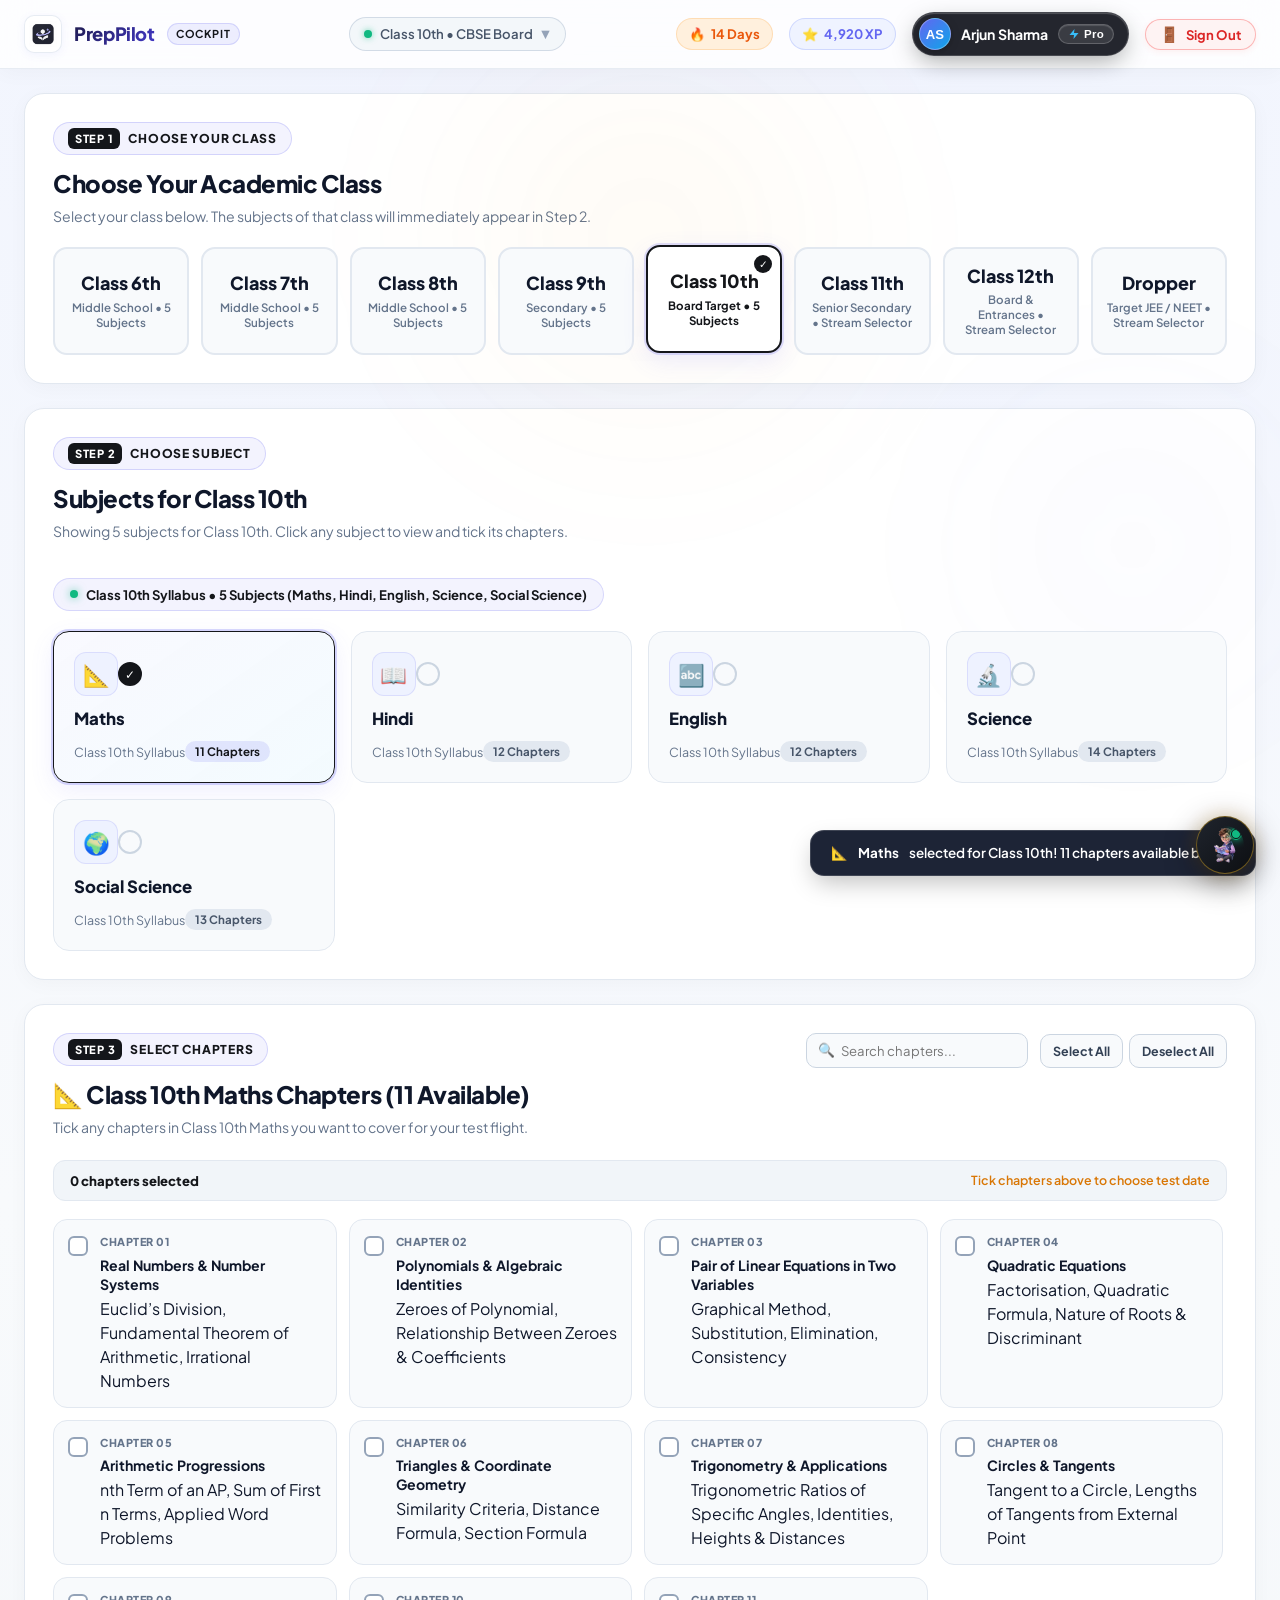
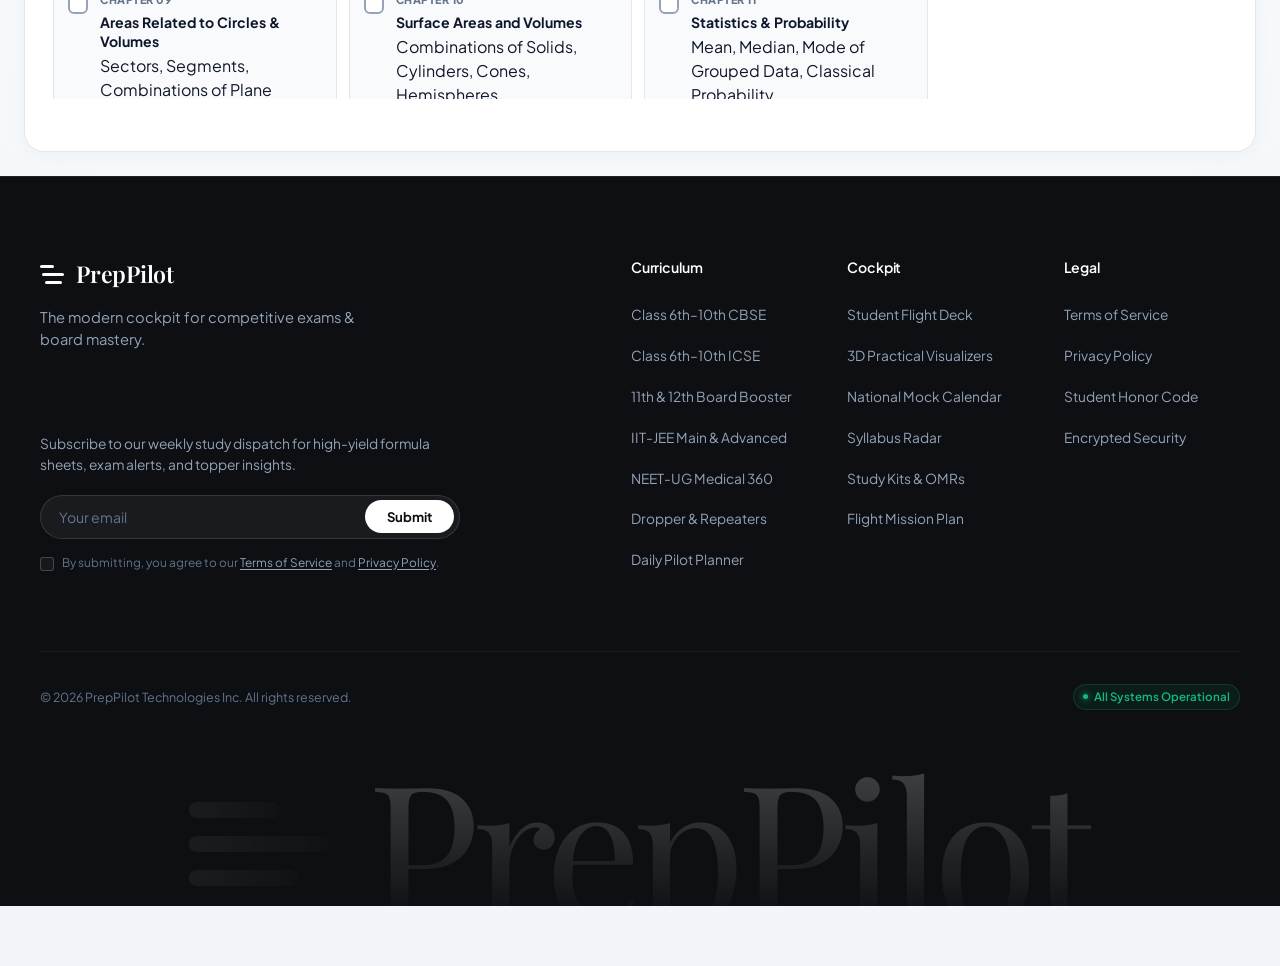
==== commit 0be97683: "feat: Add complete backend engines for PrepPilot - Step-by-step math solver with work shown (linear," ====
--- a/dashboard.html
+++ b/dashboard.html
@@ -14,6 +14,7 @@
   <link rel="stylesheet" href="css/styles.css">
   <link rel="stylesheet" href="css/dashboard.css">
   <link rel="stylesheet" href="css/conductor-theme.css">
+  <link rel="stylesheet" href="css/copilot-chat.css">
   <link rel="icon" type="image/png" href="assets/logo.png">
 </head>
 <body class="dashboard-body">
@@ -502,30 +503,14 @@
           <span class="todo-xp-reward-hint">⚡ +15 XP rewarded for every completed task!</span>
         </div>
 
-        <!-- Controls Row: View Switcher Tabs, Filter Pills & Add Form -->
+        <!-- Controls Row: Filter Pills & Add Form -->
         <div class="todo-controls-row">
-          <!-- CollectUI Segmented View Switcher: Board, List, Roadmap -->
-          <div class="todo-view-switcher" id="todo-view-switcher">
-            <button type="button" class="todo-view-tab active" data-view="board" id="tab-view-board" title="Switch to Kanban Board View">
-              <span class="view-tab-icon">📌</span>
-              <span>Board</span>
-            </button>
-            <button type="button" class="todo-view-tab" data-view="list" id="tab-view-list" title="Switch to Linear Checklist View">
-              <span class="view-tab-icon">📋</span>
-              <span>List</span>
-            </button>
-            <button type="button" class="todo-view-tab" data-view="roadmap" id="tab-view-roadmap" title="Switch to Day-by-Day Roadmap View">
-              <span class="view-tab-icon">🗓️</span>
-              <span>Roadmap</span>
-            </button>
-          </div>
-
           <!-- Filter Pills -->
           <div class="todo-filter-pills" id="todo-filter-pills">
             <button type="button" class="todo-filter-btn active" data-filter="all">All (<span id="todo-count-all">0</span>)</button>
             <button type="button" class="todo-filter-btn" data-filter="today">Today (<span id="todo-count-today">0</span>)</button>
             <button type="button" class="todo-filter-btn" data-filter="pending">Pending (<span id="todo-count-pending">0</span>)</button>
-            <button type="button" class="todo-filter-btn" data-filter="completed">Mastered (<span id="todo-count-completed">0</span>)</button>
+            <button type="button" class="todo-filter-btn" data-filter="completed">Completed (<span id="todo-count-completed">0</span>)</button>
           </div>
 
           <!-- Add Custom Task Form -->
@@ -535,58 +520,8 @@
           </form>
         </div>
 
-        <!-- 1. Interactive Kanban Board View (CollectUI Multi-Column Style) -->
-        <div class="todo-kanban-board" id="todo-board-view">
-          <!-- Column 1: To Do -->
-          <div class="kanban-column" id="col-todo" data-lane="todo">
-            <div class="kanban-column-header">
-              <div class="kanban-header-left">
-                <span class="kanban-col-icon">🎯</span>
-                <span class="kanban-col-title">To Do</span>
-              </div>
-              <span class="kanban-count-pill" id="badge-todo-count">0</span>
-            </div>
-            <div class="kanban-lane-dropzone" id="lane-todo" data-lane="todo">
-              <!-- Dynamically injected cards -->
-            </div>
-          </div>
-
-          <!-- Column 2: Doing -->
-          <div class="kanban-column" id="col-doing" data-lane="doing">
-            <div class="kanban-column-header">
-              <div class="kanban-header-left">
-                <span class="kanban-col-icon">⚡</span>
-                <span class="kanban-col-title">Doing</span>
-              </div>
-              <span class="kanban-count-pill" id="badge-doing-count">0</span>
-            </div>
-            <div class="kanban-lane-dropzone" id="lane-doing" data-lane="doing">
-              <!-- Dynamically injected cards -->
-            </div>
-          </div>
-
-          <!-- Column 3: Mastered / Done -->
-          <div class="kanban-column" id="col-done" data-lane="done">
-            <div class="kanban-column-header">
-              <div class="kanban-header-left">
-                <span class="kanban-col-icon">🏆</span>
-                <span class="kanban-col-title">Mastered</span>
-              </div>
-              <span class="kanban-count-pill" id="badge-done-count">0</span>
-            </div>
-            <div class="kanban-lane-dropzone" id="lane-done" data-lane="done">
-              <!-- Dynamically injected cards -->
-            </div>
-          </div>
-        </div>
-
-        <!-- 2. Linear Checklist View (Alternative View) -->
-        <div class="todo-items-list" id="todo-items-list" style="display: none;">
-          <!-- Dynamically populated by dashboard.js -->
-        </div>
-
-        <!-- 3. Day Roadmap View (Alternative View) -->
-        <div class="todo-roadmap-view" id="todo-roadmap-view" style="display: none;">
+        <!-- Linear Checklist View -->
+        <div class="todo-items-list" id="todo-items-list">
           <!-- Dynamically populated by dashboard.js -->
         </div>
       </div>
@@ -1023,6 +958,7 @@
   <script src="js/dashboard.js"></script>
   <script src="js/nav-course-selector.js"></script>
   <script src="js/conductor-footer.js"></script>
+  <script src="js/copilot-chat.js"></script>
 </body>
 </html>
 
--- a/css/styles.css
+++ b/css/styles.css
@@ -4,34 +4,41 @@
    ========================================================================== */
 
 :root {
-  /* Luminous Modern Palette */
-  --bg-main: #f8fafc;
-  --bg-gradient: radial-gradient(circle at 50% -10%, #edf2fe 0%, #f8fafc 65%, #f1f5f9 100%);
-  --bg-glass-pill: rgba(255, 255, 255, 0.78);
-  --bg-card: rgba(255, 255, 255, 0.72);
-  --bg-card-hover: rgba(255, 255, 255, 0.95);
+  /* Minimalist Split-Screen Paper Canvas Palette */
+  --bg-main: #fcfcfd;
+  --bg-paper-speckle: radial-gradient(rgba(0, 0, 0, 0.042) 1px, transparent 1px);
+  --bg-glass-pill: rgba(255, 255, 255, 0.94);
+  --bg-card: #ffffff;
+  --bg-card-hover: #ffffff;
 
   /* Typography Colors */
   --text-primary: #0f172a;
   --text-secondary: #475569;
   --text-muted: #64748b;
 
+  /* Minimalist Obsidian & Crisp Border Palette */
+  --btn-obsidian: #14161a;
+  --btn-obsidian-hover: #05070a;
+  --border-clean: #e2e8f0;
+  --border-clean-subtle: rgba(0, 0, 0, 0.06);
+
   /* Accent Colors */
-  --accent-orbit: #6366f1;
+  --accent-orbit: #14161a;
   --accent-purple: #8b5cf6;
   --accent-cyan: #0ea5e9;
-  --accent-coral: #ff6b4a;
+  --accent-coral: #14161a;
   --accent-emerald: #10b981;
   --accent-amber: #f59e0b;
 
-  /* Glass Borders & Shadows */
-  --glass-border: rgba(255, 255, 255, 0.8);
-  --glass-border-subtle: rgba(15, 23, 42, 0.08);
-  --glass-shadow: 0 12px 36px -8px rgba(15, 23, 42, 0.08), 0 4px 12px rgba(0, 0, 0, 0.03);
-  --glass-shadow-hover: 0 20px 48px -10px rgba(15, 23, 42, 0.14), 0 8px 24px rgba(99, 102, 241, 0.1);
+  /* High-Trust Subtle Shadows */
+  --glass-border: #e2e8f0;
+  --glass-border-subtle: rgba(0, 0, 0, 0.06);
+  --glass-shadow: 0 4px 20px -2px rgba(0, 0, 0, 0.04), 0 1px 3px rgba(0, 0, 0, 0.02);
+  --glass-shadow-hover: 0 12px 30px -4px rgba(0, 0, 0, 0.08), 0 2px 6px rgba(0, 0, 0, 0.04);
 
   /* Typography */
   --font-main: 'Plus Jakarta Sans', system-ui, -apple-system, sans-serif;
+  --font-serif: 'Playfair Display', Georgia, serif;
   --font-mono: 'JetBrains Mono', monospace;
 
   /* Cursor state */
@@ -51,8 +58,9 @@
 
 body {
   font-family: var(--font-main);
-  background: var(--bg-main);
-  background-image: var(--bg-gradient);
+  background-color: var(--bg-main);
+  background-image: var(--bg-paper-speckle);
+  background-size: 20px 20px;
   color: var(--text-primary);
   min-height: 100vh;
   overflow-x: hidden;
@@ -235,17 +243,18 @@
   pointer-events: none;
   z-index: 0;
   overflow: hidden;
+  opacity: 0.35;
 }
 
 .ambient-blob-1 {
   position: absolute;
   top: -10%;
   left: 25%;
-  width: 700px;
-  height: 700px;
+  width: 650px;
+  height: 650px;
   border-radius: 50%;
-  background: radial-gradient(circle, rgba(224, 231, 255, 0.65) 0%, rgba(248, 250, 252, 0) 70%);
-  filter: blur(40px);
+  background: radial-gradient(circle, rgba(245, 158, 11, 0.12) 0%, rgba(252, 252, 253, 0) 70%);
+  filter: blur(60px);
   transform: translateZ(0);
   pointer-events: none;
 }
@@ -254,11 +263,11 @@
   position: absolute;
   top: 30%;
   right: -10%;
-  width: 600px;
-  height: 600px;
+  width: 550px;
+  height: 550px;
   border-radius: 50%;
-  background: radial-gradient(circle, rgba(238, 242, 255, 0.8) 0%, rgba(248, 250, 252, 0) 70%);
-  filter: blur(45px);
+  background: radial-gradient(circle, rgba(99, 102, 241, 0.08) 0%, rgba(252, 252, 253, 0) 70%);
+  filter: blur(60px);
   transform: translateZ(0);
   pointer-events: none;
 }
@@ -374,10 +383,9 @@
 }
 
 .btn-nav-action {
-  background: #0284c7;
-  background: linear-gradient(135deg, #0284c7 0%, #0369a1 100%);
+  background: var(--btn-obsidian);
   color: #ffffff;
-  padding: 0.5rem 1.15rem;
+  padding: 0.52rem 1.25rem;
   border-radius: 999px;
   font-size: 0.86rem;
   font-weight: 700;
@@ -385,13 +393,15 @@
   display: inline-flex;
   align-items: center;
   gap: 0.4rem;
-  box-shadow: 0 4px 14px rgba(2, 132, 199, 0.3);
-  transition: transform 0.2s ease, box-shadow 0.2s ease;
+  border: 1px solid rgba(255, 255, 255, 0.12);
+  box-shadow: 0 4px 14px rgba(0, 0, 0, 0.16);
+  transition: transform 0.2s ease, box-shadow 0.2s ease, background-color 0.2s ease;
 }
 
 .btn-nav-action:hover {
+  background: var(--btn-obsidian-hover);
   transform: translateY(-1px);
-  box-shadow: 0 6px 18px rgba(2, 132, 199, 0.4);
+  box-shadow: 0 6px 20px rgba(0, 0, 0, 0.24);
 }
 
 /* ==========================================================================
@@ -407,8 +417,8 @@
   display: inline-flex;
   align-items: center;
   gap: 8px;
-  background: rgba(255, 255, 255, 0.9);
-  border: 1.5px solid rgba(99, 102, 241, 0.28);
+  background: #ffffff;
+  border: 1px solid var(--border-clean);
   padding: 0.42rem 0.95rem;
   border-radius: 9999px;
   font-family: var(--font-main);
@@ -416,15 +426,15 @@
   font-weight: 700;
   color: var(--text-primary);
   cursor: pointer;
-  box-shadow: 0 2px 10px rgba(99, 102, 241, 0.08);
+  box-shadow: 0 1px 4px rgba(0, 0, 0, 0.04);
   transition: all 0.2s cubic-bezier(0.16, 1, 0.3, 1);
   white-space: nowrap;
 }
 
 .btn-nav-course-pill:hover {
-  background: #ffffff;
-  border-color: var(--accent-orbit);
-  box-shadow: 0 4px 14px rgba(99, 102, 241, 0.18);
+  background: #f8fafc;
+  border-color: #cbd5e1;
+  box-shadow: 0 3px 10px rgba(0, 0, 0, 0.08);
   transform: translateY(-1px);
 }
 
@@ -541,10 +551,10 @@
 }
 
 .nav-class-btn.active {
-  background: linear-gradient(135deg, #4f46e5 0%, #6366f1 100%);
+  background: var(--btn-obsidian);
   color: #ffffff;
-  border-color: #4f46e5;
-  box-shadow: 0 2px 8px rgba(99, 102, 241, 0.35);
+  border-color: var(--btn-obsidian);
+  box-shadow: 0 2px 8px rgba(0, 0, 0, 0.2);
 }
 
 /* Stream Cards Grid */
@@ -569,13 +579,13 @@
 }
 
 .nav-stream-card:hover {
-  background: rgba(99, 102, 241, 0.05);
-  border-color: rgba(99, 102, 241, 0.25);
+  background: #f1f5f9;
+  border-color: #cbd5e1;
 }
 
 .nav-stream-card.active {
-  background: rgba(99, 102, 241, 0.08);
-  border-color: var(--accent-orbit);
+  background: #f1f5f9;
+  border-color: var(--btn-obsidian);
 }
 
 .nav-stream-icon {
@@ -626,16 +636,22 @@
 }
 
 .btn-nav-apply-course {
-  background: linear-gradient(135deg, #0284c7 0%, #0369a1 100%);
+  background: var(--btn-obsidian);
   color: #ffffff;
   border: none;
   border-radius: 999px;
-  padding: 0.45rem 1rem;
+  padding: 0.48rem 1.15rem;
   font-size: 0.78rem;
   font-weight: 700;
   cursor: pointer;
-  box-shadow: 0 3px 10px rgba(2, 132, 199, 0.3);
+  box-shadow: 0 3px 10px rgba(0, 0, 0, 0.16);
   transition: all 0.2s ease;
+}
+
+.btn-nav-apply-course:hover {
+  background: var(--btn-obsidian-hover);
+  transform: translateY(-1px);
+  box-shadow: 0 5px 16px rgba(0, 0, 0, 0.25);
 }
 
 .btn-nav-apply-course:hover {
@@ -703,12 +719,11 @@
   display: inline-flex;
   align-items: center;
   gap: 0.65rem;
-  background: rgba(255, 255, 255, 0.85);
-  backdrop-filter: blur(16px);
-  padding: 0.32rem 0.95rem;
+  background: #ffffff;
+  padding: 0.35rem 1rem;
   border-radius: 999px;
-  border: 1px solid var(--glass-border);
-  box-shadow: 0 4px 16px rgba(15, 23, 42, 0.05);
+  border: 1px solid var(--border-clean);
+  box-shadow: 0 2px 8px rgba(0, 0, 0, 0.04);
   margin-bottom: 1.4rem;
   transition: transform 0.2s ease;
 }
@@ -769,12 +784,12 @@
 
 .word-flipper-pill {
   display: inline-block;
-  background: #ff6b4a;
-  background: linear-gradient(135deg, #ff6b4a 0%, #fa5252 100%);
+  background: var(--btn-obsidian);
   color: #ffffff;
-  padding: 0.15rem 0.85rem;
+  padding: 0.18rem 0.95rem;
   border-radius: 14px;
-  box-shadow: 0 6px 18px rgba(255, 107, 74, 0.35);
+  border: 1px solid rgba(255, 255, 255, 0.12);
+  box-shadow: 0 6px 18px rgba(0, 0, 0, 0.16);
   position: relative;
   transition: transform 0.3s cubic-bezier(0.34, 1.56, 0.64, 1);
 }
@@ -810,23 +825,24 @@
   display: inline-flex;
   align-items: center;
   gap: 0.75rem;
-  background: #0f172a;
-  color: #ffffff;
-  padding: 0.65rem 1.35rem;
-  border-radius: 14px;
+  background: #ffffff;
+  color: var(--text-primary);
+  padding: 0.68rem 1.4rem;
+  border-radius: 999px;
   text-decoration: none;
   font-size: 0.88rem;
   font-weight: 700;
-  border: 1px solid rgba(255, 255, 255, 0.12);
-  box-shadow: 0 8px 24px -4px rgba(15, 23, 42, 0.25);
-  transition: transform 0.25s ease, box-shadow 0.25s ease, background-color 0.25s ease;
+  border: 1px solid var(--border-clean);
+  box-shadow: 0 2px 6px rgba(0, 0, 0, 0.04);
+  transition: transform 0.25s ease, box-shadow 0.25s ease, background-color 0.25s ease, border-color 0.25s ease;
   cursor: pointer;
 }
 
 .btn-store-style:hover {
-  transform: translateY(-3px) scale(1.02);
-  box-shadow: 0 12px 30px -4px rgba(15, 23, 42, 0.35);
-  background: #1e293b;
+  transform: translateY(-2px);
+  box-shadow: 0 8px 20px rgba(0, 0, 0, 0.08);
+  background: #f8fafc;
+  border-color: #cbd5e1;
 }
 
 .btn-store-icon {
@@ -851,16 +867,16 @@
 
 .store-subtitle {
   font-size: 0.62rem;
-  font-weight: 500;
+  font-weight: 600;
   text-transform: uppercase;
   letter-spacing: 0.06em;
-  color: #94a3b8;
+  color: var(--text-muted);
 }
 
 .store-title {
   font-size: 0.88rem;
   font-weight: 700;
-  color: #ffffff;
+  color: var(--text-primary);
 }
 
 /* ==========================================================================
@@ -892,27 +908,25 @@
   position: absolute;
   width: 76px;
   height: 76px;
-  border-radius: 22px;
-  background: rgba(255, 255, 255, 0.92);
-  backdrop-filter: blur(20px);
-  -webkit-backdrop-filter: blur(20px);
-  border: 1.5px solid #ffffff;
-  box-shadow: 0 16px 36px -6px rgba(15, 23, 42, 0.12), 0 4px 10px rgba(0, 0, 0, 0.04);
+  border-radius: 20px;
+  background: #ffffff;
+  border: 1px solid var(--border-clean);
+  box-shadow: 0 10px 28px rgba(0, 0, 0, 0.06), 0 2px 6px rgba(0, 0, 0, 0.02);
   display: flex;
   flex-direction: column;
   align-items: center;
   justify-content: center;
-  gap: 0.25rem;
+  gap: 4px;
+  transform-style: preserve-3d;
+  transition: transform 0.3s cubic-bezier(0.34, 1.56, 0.64, 1), box-shadow 0.3s ease, border-color 0.3s ease;
   cursor: pointer;
-  transform-style: preserve-3d;
-  transition: transform 0.3s cubic-bezier(0.34, 1.56, 0.64, 1), box-shadow 0.3s ease;
   z-index: 10;
 }
 
 .floating-cube:hover {
-  transform: translateY(-8px) scale(1.12) rotate(-3deg) !important;
-  box-shadow: 0 24px 44px -8px rgba(99, 102, 241, 0.25), 0 0 20px rgba(99, 102, 241, 0.15);
-  border-color: var(--accent-orbit);
+  transform: translateY(-6px) scale(1.08) rotate(-2deg);
+  box-shadow: 0 18px 38px rgba(0, 0, 0, 0.1), 0 4px 12px rgba(0, 0, 0, 0.04);
+  border-color: #cbd5e1;
 }
 
 .cube-flag-icon {
@@ -1429,19 +1443,17 @@
 }
 
 .cockpit-glass-card {
-  background: rgba(255, 255, 255, 0.88);
-  backdrop-filter: blur(28px) saturate(180%);
-  -webkit-backdrop-filter: blur(28px) saturate(180%);
-  border: 1px solid rgba(255, 255, 255, 0.95);
-  border-radius: 28px;
-  padding: 2.2rem 2rem;
-  box-shadow: 0 20px 50px -10px rgba(15, 23, 42, 0.08), 0 4px 16px rgba(99, 102, 241, 0.05);
+  background: #ffffff;
+  border: 1px solid var(--border-clean);
+  border-radius: 24px;
+  padding: 2.5rem 2.2rem;
+  box-shadow: 0 25px 50px -12px rgba(15, 23, 42, 0.08), 0 1px 3px rgba(0, 0, 0, 0.02);
   text-align: center;
   transition: transform 0.3s ease, box-shadow 0.3s ease;
 }
 
 .cockpit-glass-card:hover {
-  box-shadow: 0 24px 60px -12px rgba(15, 23, 42, 0.12), 0 8px 24px rgba(99, 102, 241, 0.1);
+  box-shadow: 0 30px 60px -15px rgba(15, 23, 42, 0.12);
 }
 
 .auth-header-mini {
@@ -1451,11 +1463,11 @@
 .auth-badge-icon {
   width: 48px;
   height: 48px;
-  margin: 0 auto 0.7rem;
+  margin: 0 auto 0.8rem;
   border-radius: 12px;
   overflow: hidden;
-  background: #0f172a;
-  box-shadow: 0 4px 12px rgba(15, 23, 42, 0.15);
+  background: var(--btn-obsidian);
+  box-shadow: 0 4px 12px rgba(0, 0, 0, 0.15);
   display: flex;
   align-items: center;
   justify-content: center;
@@ -1473,16 +1485,16 @@
 }
 
 .auth-header-title {
-  font-size: 1.35rem;
+  font-size: 1.45rem;
   font-weight: 800;
   color: var(--text-primary);
   letter-spacing: -0.02em;
 }
 
 .auth-header-sub {
-  font-size: 0.84rem;
-  color: var(--text-secondary);
-  margin-top: 0.2rem;
+  font-size: 0.86rem;
+  color: var(--text-muted);
+  margin-top: 0.25rem;
 }
 
 /* Wing Quick Selector Tabs inside Auth */
@@ -1490,9 +1502,9 @@
   display: flex;
   background: #f1f5f9;
   padding: 4px;
-  border-radius: 12px;
-  border: 1px solid rgba(15, 23, 42, 0.05);
-  margin-bottom: 0.8rem;
+  border-radius: 999px;
+  border: 1px solid var(--border-clean);
+  margin-bottom: 0.9rem;
   gap: 4px;
 }
 
@@ -1501,29 +1513,29 @@
   background: none;
   border: none;
   color: var(--text-secondary);
-  font-size: 0.78rem;
+  font-size: 0.8rem;
   font-weight: 700;
-  padding: 0.5rem 0.2rem;
-  border-radius: 9px;
+  padding: 0.55rem 0.4rem;
+  border-radius: 999px;
   cursor: pointer;
   transition: all 0.2s ease;
 }
 
 .track-select-btn.active {
-  background: #ffffff;
-  color: var(--text-primary);
-  box-shadow: 0 2px 8px rgba(0, 0, 0, 0.08);
+  background: var(--btn-obsidian);
+  color: #ffffff;
+  box-shadow: 0 2px 8px rgba(0, 0, 0, 0.18);
 }
 
 /* Dynamic Live Track Perks Banner */
 .track-perks-banner {
-  background: rgba(99, 102, 241, 0.06);
-  border: 1px solid rgba(99, 102, 241, 0.15);
-  border-radius: 10px;
-  padding: 0.45rem 0.8rem;
-  font-size: 0.75rem;
+  background: #f8fafc;
+  border: 1px solid var(--border-clean);
+  border-radius: 999px;
+  padding: 0.45rem 0.9rem;
+  font-size: 0.74rem;
   font-weight: 600;
-  color: #4f46e5;
+  color: #334155;
   margin-bottom: 1.3rem;
   display: flex;
   align-items: center;
@@ -1535,9 +1547,9 @@
 /* Interactive Target Score Simulator Widget */
 .prep-simulator-box {
   background: #f8fafc;
-  border: 1px solid #e2e8f0;
-  border-radius: 16px;
-  padding: 1rem 1.2rem;
+  border: 1px solid var(--border-clean);
+  border-radius: 18px;
+  padding: 1.15rem 1.25rem;
   margin-bottom: 1.3rem;
   text-align: left;
 }
@@ -1550,20 +1562,20 @@
 }
 
 .sim-title {
-  font-size: 0.78rem;
+  font-size: 0.76rem;
   font-weight: 700;
-  color: var(--text-secondary);
+  color: var(--text-muted);
   text-transform: uppercase;
-  letter-spacing: 0.05em;
+  letter-spacing: 0.06em;
 }
 
 .sim-target-badge {
-  font-size: 0.84rem;
+  font-size: 0.82rem;
   font-weight: 800;
-  color: #0284c7;
-  background: #e0f2fe;
-  padding: 2px 8px;
-  border-radius: 6px;
+  color: #ffffff;
+  background: var(--btn-obsidian);
+  padding: 3px 10px;
+  border-radius: 999px;
   font-family: var(--font-mono);
 }
 
@@ -1575,7 +1587,7 @@
   outline: none;
   -webkit-appearance: none;
   cursor: pointer;
-  margin-bottom: 0.75rem;
+  margin-bottom: 0.85rem;
 }
 
 .sim-slider::-webkit-slider-thumb {
@@ -1584,10 +1596,10 @@
   width: 18px;
   height: 18px;
   border-radius: 50%;
-  background: var(--accent-orbit);
-  box-shadow: 0 0 10px rgba(99, 102, 241, 0.5);
+  background: var(--btn-obsidian);
+  box-shadow: 0 0 0 3px #ffffff, 0 2px 6px rgba(0, 0, 0, 0.2);
   cursor: pointer;
-  border: 2px solid #ffffff;
+  border: none;
   transition: transform 0.15s ease;
 }
 
@@ -1604,18 +1616,19 @@
 
 .sim-metric-item {
   background: #ffffff;
-  border: 1px solid rgba(15, 23, 42, 0.05);
-  padding: 0.4rem 0.6rem;
-  border-radius: 8px;
+  border: 1px solid var(--border-clean);
+  padding: 0.5rem 0.75rem;
+  border-radius: 10px;
   display: flex;
   flex-direction: column;
+  box-shadow: 0 1px 3px rgba(0, 0, 0, 0.02);
 }
 
 .sim-metric-val {
   font-weight: 800;
   color: var(--text-primary);
   font-family: var(--font-mono);
-  font-size: 0.86rem;
+  font-size: 0.88rem;
 }
 
 .sim-metric-lbl {
@@ -1633,8 +1646,8 @@
 
 .btn-social-item {
   width: 100%;
-  padding: 0.75rem 1.1rem;
-  border-radius: 12px;
+  padding: 0.78rem 1.2rem;
+  border-radius: 999px;
   display: flex;
   align-items: center;
   justify-content: center;
@@ -1643,42 +1656,17 @@
   font-weight: 700;
   cursor: pointer;
   transition: all 0.22s ease;
-  border: 1px solid rgba(15, 23, 42, 0.08);
-}
-
-.btn-social-google {
+  border: 1px solid var(--border-clean);
   background: #ffffff;
-  color: #1e293b;
-  box-shadow: 0 2px 8px rgba(0, 0, 0, 0.04);
-}
-
-.btn-social-google:hover {
+  color: var(--text-primary);
+  box-shadow: 0 2px 6px rgba(0, 0, 0, 0.03);
+}
+
+.btn-social-item:hover {
   background: #f8fafc;
   border-color: #cbd5e1;
-  transform: translateY(-2px);
-  box-shadow: 0 6px 16px rgba(0, 0, 0, 0.08);
-}
-
-.btn-social-github {
-  background: #0f172a;
-  color: #ffffff;
-}
-
-.btn-social-github:hover {
-  background: #1e293b;
-  transform: translateY(-2px);
-  box-shadow: 0 6px 18px rgba(15, 23, 42, 0.2);
-}
-
-.btn-social-twitter {
-  background: #0f172a;
-  color: #ffffff;
-}
-
-.btn-social-twitter:hover {
-  background: #000000;
-  transform: translateY(-2px);
-  box-shadow: 0 6px 18px rgba(0, 0, 0, 0.25);
+  transform: translateY(-1px);
+  box-shadow: 0 4px 12px rgba(0, 0, 0, 0.06);
 }
 
 .btn-social-icon {
@@ -1726,39 +1714,40 @@
 
 .input-glass-field {
   width: 100%;
-  padding: 0.75rem 1rem;
+  padding: 0.8rem 1.2rem;
   background: #ffffff;
-  border: 1px solid #e2e8f0;
-  border-radius: 11px;
+  border: 1px solid var(--border-clean);
+  border-radius: 999px;
   color: var(--text-primary);
-  font-size: 0.86rem;
+  font-size: 0.88rem;
   font-family: inherit;
   outline: none;
   transition: all 0.2s ease;
 }
 
 .input-glass-field:focus {
-  border-color: var(--accent-orbit);
-  box-shadow: 0 0 0 3px rgba(99, 102, 241, 0.12);
+  border-color: var(--btn-obsidian);
+  box-shadow: 0 0 0 3px rgba(20, 22, 26, 0.08);
 }
 
 .btn-id-submit {
   width: 100%;
-  padding: 0.78rem;
-  border-radius: 11px;
-  background: linear-gradient(135deg, #0284c7 0%, #0369a1 100%);
-  border: none;
+  padding: 0.88rem 1.4rem;
+  border-radius: 999px;
+  background: var(--btn-obsidian);
+  border: 1px solid rgba(255, 255, 255, 0.1);
   color: #ffffff;
   font-weight: 700;
-  font-size: 0.88rem;
+  font-size: 0.9rem;
   cursor: pointer;
-  box-shadow: 0 4px 14px rgba(2, 132, 199, 0.3);
+  box-shadow: 0 4px 16px rgba(0, 0, 0, 0.14);
   transition: all 0.2s ease;
 }
 
 .btn-id-submit:hover {
+  background: var(--btn-obsidian-hover);
   transform: translateY(-1px);
-  box-shadow: 0 6px 18px rgba(2, 132, 199, 0.4);
+  box-shadow: 0 6px 22px rgba(0, 0, 0, 0.24);
 }
 
 .auth-reassurance {
@@ -1790,8 +1779,8 @@
 }
 
 .tab-pill-btn {
-  background: rgba(255, 255, 255, 0.85);
-  border: 1px solid var(--glass-border);
+  background: #ffffff;
+  border: 1px solid var(--border-clean);
   padding: 0.65rem 1.4rem;
   border-radius: 999px;
   font-size: 0.88rem;
@@ -1799,14 +1788,14 @@
   color: var(--text-secondary);
   cursor: pointer;
   transition: all 0.25s ease;
-  box-shadow: 0 4px 12px rgba(0, 0, 0, 0.03);
+  box-shadow: 0 2px 6px rgba(0, 0, 0, 0.03);
 }
 
 .tab-pill-btn.active {
-  background: #0f172a;
+  background: var(--btn-obsidian);
   color: #ffffff;
-  border-color: #0f172a;
-  box-shadow: 0 8px 20px rgba(15, 23, 42, 0.2);
+  border-color: var(--btn-obsidian);
+  box-shadow: 0 4px 16px rgba(0, 0, 0, 0.15);
 }
 
 .segment-tab-content {
@@ -1830,21 +1819,21 @@
 }
 
 .track-minimal-card {
-  background: rgba(255, 255, 255, 0.85);
-  backdrop-filter: blur(18px);
-  border: 1px solid var(--glass-border);
-  border-radius: 22px;
-  padding: 1.8rem;
-  box-shadow: var(--glass-shadow);
+  background: #ffffff;
+  border: 1px solid var(--border-clean);
+  border-radius: 20px;
+  padding: 2rem 1.8rem;
+  box-shadow: 0 4px 20px -2px rgba(0, 0, 0, 0.04), 0 1px 3px rgba(0, 0, 0, 0.02);
   display: flex;
   flex-direction: column;
   justify-content: space-between;
-  transition: transform 0.3s ease, box-shadow 0.3s ease;
+  transition: transform 0.3s ease, box-shadow 0.3s ease, border-color 0.3s ease;
 }
 
 .track-minimal-card:hover {
-  transform: translateY(-5px);
-  box-shadow: var(--glass-shadow-hover);
+  transform: translateY(-4px);
+  box-shadow: 0 14px 32px -4px rgba(0, 0, 0, 0.08);
+  border-color: #cbd5e1;
 }
 
 .track-card-badge {
@@ -1878,18 +1867,19 @@
 }
 
 .track-action-link {
-  color: var(--accent-orbit);
+  color: var(--btn-obsidian);
   font-weight: 700;
-  font-size: 0.86rem;
+  font-size: 0.88rem;
   text-decoration: none;
   display: inline-flex;
   align-items: center;
   gap: 0.35rem;
-  transition: gap 0.2s ease;
+  transition: gap 0.2s ease, color 0.2s ease;
 }
 
 .track-minimal-card:hover .track-action-link {
-  gap: 0.55rem;
+  gap: 0.6rem;
+  color: #000000;
 }
 
 /* ==========================================================================
@@ -1917,14 +1907,13 @@
 }
 
 .auth-modal-box {
-  background: rgba(255, 255, 255, 0.96);
-  backdrop-filter: blur(28px);
-  border: 1px solid var(--glass-border);
+  background: #ffffff;
+  border: 1px solid var(--border-clean);
   border-radius: 24px;
   max-width: 440px;
   width: 100%;
   padding: 2.2rem;
-  box-shadow: 0 25px 70px rgba(15, 23, 42, 0.25);
+  box-shadow: 0 25px 70px rgba(15, 23, 42, 0.18);
   text-align: center;
   position: relative;
   transform: scale(0.95);
--- a/css/dashboard.css
+++ b/css/dashboard.css
@@ -3145,7 +3145,7 @@
   font-weight: 700;
 }
 
-/* Controls: View Switcher + Filters + Add Input */
+/* Controls: Filters + Add Input */
 .todo-controls-row {
   display: flex;
   align-items: center;
@@ -3153,47 +3153,6 @@
   gap: 14px;
   margin-bottom: 20px;
   flex-wrap: wrap;
-}
-
-/* CollectUI Segmented View Switcher: Board, List, Roadmap */
-.todo-view-switcher {
-  display: inline-flex;
-  align-items: center;
-  background: #f1f5f9;
-  border: 1px solid #e2e8f0;
-  border-radius: 999px;
-  padding: 3px;
-  gap: 2px;
-}
-
-.todo-view-tab {
-  display: inline-flex;
-  align-items: center;
-  gap: 6px;
-  background: transparent;
-  border: none;
-  padding: 6px 14px;
-  border-radius: 999px;
-  font-family: var(--font-main);
-  font-size: 0.78rem;
-  font-weight: 700;
-  color: #64748b;
-  cursor: pointer;
-  transition: all 0.2s cubic-bezier(0.16, 1, 0.3, 1);
-}
-
-.todo-view-tab:hover {
-  color: #0f172a;
-}
-
-.todo-view-tab.active {
-  background: #14161a;
-  color: #ffffff;
-  box-shadow: 0 2px 8px rgba(0, 0, 0, 0.18);
-}
-
-.view-tab-icon {
-  font-size: 0.85rem;
 }
 
 .todo-filter-pills {
@@ -3230,7 +3189,7 @@
   align-items: center;
   gap: 8px;
   flex: 1;
-  max-width: 440px;
+  max-width: 480px;
 }
 
 .todo-add-input {
@@ -3271,358 +3230,6 @@
   transform: translateY(-1px);
 }
 
-/* ==========================================================================
-   CollectUI-Inspired Interactive Kanban Board Styles
-   ========================================================================== */
-.todo-kanban-board {
-  display: grid;
-  grid-template-columns: repeat(3, minmax(0, 1fr));
-  gap: 16px;
-  margin-top: 10px;
-  align-items: flex-start;
-}
-
-@media (max-width: 960px) {
-  .todo-kanban-board {
-    grid-template-columns: 1fr;
-  }
-}
-
-.kanban-column {
-  background: #f8fafc;
-  border: 1.5px solid #e2e8f0;
-  border-radius: 20px;
-  padding: 16px;
-  display: flex;
-  flex-direction: column;
-  min-height: 480px;
-  transition: background 0.22s ease, border-color 0.22s ease, box-shadow 0.22s ease;
-}
-
-.kanban-column.drag-over {
-  background: #f1f5f9;
-  border-color: #6366f1;
-  box-shadow: inset 0 0 0 2px rgba(99, 102, 241, 0.25);
-}
-
-.kanban-column-header {
-  display: flex;
-  align-items: center;
-  justify-content: space-between;
-  padding-bottom: 12px;
-  margin-bottom: 12px;
-  border-bottom: 1px solid #e2e8f0;
-}
-
-.kanban-header-left {
-  display: flex;
-  align-items: center;
-  gap: 8px;
-}
-
-.kanban-col-icon {
-  font-size: 1.05rem;
-}
-
-.kanban-col-title {
-  font-size: 0.94rem;
-  font-weight: 800;
-  color: #0f172a;
-  letter-spacing: -0.01em;
-}
-
-.kanban-count-pill {
-  background: #ffffff;
-  border: 1px solid #cbd5e1;
-  color: #475569;
-  font-size: 0.74rem;
-  font-weight: 800;
-  padding: 2px 9px;
-  border-radius: 999px;
-  font-family: var(--font-mono);
-}
-
-.kanban-lane-dropzone {
-  display: flex;
-  flex-direction: column;
-  gap: 12px;
-  flex: 1;
-  min-height: 380px;
-  position: relative;
-}
-
-/* Kanban Task Card - Exact CollectUI Reference Anatomy */
-.kanban-card {
-  background: #ffffff;
-  border: 1px solid #eaecf0;
-  border-radius: 16px;
-  padding: 16px 18px;
-  box-shadow: 0 2px 8px rgba(15, 23, 42, 0.04);
-  cursor: grab;
-  transition: transform 0.22s cubic-bezier(0.16, 1, 0.3, 1), box-shadow 0.22s ease, border-color 0.22s ease;
-  position: relative;
-  user-select: none;
-}
-
-.kanban-card:hover {
-  border-color: #cbd5e1;
-  box-shadow: 0 8px 24px rgba(15, 23, 42, 0.08);
-  transform: translateY(-2px);
-}
-
-.kanban-card:active {
-  cursor: grabbing;
-}
-
-.kanban-card.is-dragging {
-  opacity: 0.45;
-  transform: scale(0.98) rotate(1.5deg);
-  box-shadow: 0 16px 36px rgba(15, 23, 42, 0.2);
-}
-
-.kanban-card-body {
-  margin-bottom: 12px;
-}
-
-.kanban-card-title {
-  font-size: 0.94rem;
-  font-weight: 700;
-  color: #101828;
-  margin: 0 0 6px;
-  line-height: 1.35;
-}
-
-.kanban-card-desc {
-  font-size: 0.8rem;
-  color: #64748b;
-  line-height: 1.45;
-  margin: 0 0 12px;
-  display: -webkit-box;
-  -webkit-line-clamp: 2;
-  -webkit-box-orient: vertical;
-  overflow: hidden;
-}
-
-/* Vibrant Progress Pill Bar from Reference Video */
-.kanban-progress-pill-track {
-  width: 100%;
-  height: 5px;
-  background: #f1f5f9;
-  border-radius: 999px;
-  overflow: hidden;
-}
-
-.kanban-progress-pill-fill {
-  height: 100%;
-  border-radius: 999px;
-  transition: width 0.35s ease;
-}
-
-.kanban-progress-pill-fill.pink {
-  background: linear-gradient(90deg, #f43f5e 0%, #fb7185 100%);
-}
-
-.kanban-progress-pill-fill.emerald {
-  background: linear-gradient(90deg, #10b981 0%, #34d399 100%);
-}
-
-.kanban-progress-pill-fill.indigo {
-  background: linear-gradient(90deg, #6366f1 0%, #818cf8 100%);
-}
-
-.kanban-progress-pill-fill.amber {
-  background: linear-gradient(90deg, #f59e0b 0%, #fbbf24 100%);
-}
-
-/* Card Footer Row */
-.kanban-card-footer {
-  display: flex;
-  align-items: center;
-  justify-content: space-between;
-  gap: 8px;
-  padding-top: 10px;
-  border-top: 1px solid #f8fafc;
-}
-
-.kanban-footer-left {
-  display: flex;
-  align-items: center;
-  gap: 6px;
-  flex-wrap: wrap;
-}
-
-.kanban-check-btn {
-  width: 22px;
-  height: 22px;
-  border-radius: 50%;
-  border: 1.5px solid #cbd5e1;
-  background: #ffffff;
-  color: #ffffff;
-  display: flex;
-  align-items: center;
-  justify-content: center;
-  font-size: 0.7rem;
-  font-weight: 800;
-  cursor: pointer;
-  transition: all 0.18s ease;
-  padding: 0;
-}
-
-.kanban-check-btn:hover {
-  border-color: #10b981;
-  color: #10b981;
-  background: #ecfdf5;
-}
-
-.kanban-check-btn.checked {
-  background: #10b981;
-  border-color: #10b981;
-  color: #ffffff;
-}
-
-.kanban-meta-tag {
-  font-size: 0.72rem;
-  font-weight: 700;
-  color: #475569;
-  background: #f1f5f9;
-  padding: 2px 7px;
-  border-radius: 6px;
-}
-
-.kanban-day-tag {
-  font-size: 0.7rem;
-  font-weight: 700;
-  color: #6366f1;
-  background: #eef2ff;
-  padding: 2px 6px;
-  border-radius: 6px;
-}
-
-.kanban-footer-right {
-  display: flex;
-  align-items: center;
-  gap: 6px;
-}
-
-.btn-del-kanban-task {
-  background: none;
-  border: none;
-  color: #94a3b8;
-  font-size: 0.8rem;
-  cursor: pointer;
-  padding: 2px 4px;
-  border-radius: 4px;
-  transition: color 0.15s ease;
-}
-
-.btn-del-kanban-task:hover {
-  color: #ef4444;
-  background: #fee2e2;
-}
-
-.kanban-avatar-chip {
-  width: 26px;
-  height: 26px;
-  border-radius: 50%;
-  background: #14161a;
-  color: #ffffff;
-  font-size: 0.68rem;
-  font-weight: 800;
-  display: flex;
-  align-items: center;
-  justify-content: center;
-  box-shadow: 0 1px 4px rgba(0, 0, 0, 0.15);
-  border: 1.5px solid #ffffff;
-}
-
-/* Mastered / Completed Card State */
-.kanban-card.completed {
-  background: #fcfcfd;
-  border-color: #e2e8f0;
-}
-
-.kanban-card.completed .kanban-card-title {
-  text-decoration: line-through;
-  color: #94a3b8;
-}
-
-.kanban-card.completed .kanban-card-desc {
-  color: #94a3b8;
-}
-
-/* Sleepy Empty Lane Illustration (00:15 - 00:19 in Video) */
-.kanban-empty-lane {
-  display: flex;
-  flex-direction: column;
-  align-items: center;
-  justify-content: center;
-  text-align: center;
-  padding: 48px 16px;
-  color: #94a3b8;
-  gap: 8px;
-  flex: 1;
-}
-
-.kanban-empty-icon {
-  font-size: 2.2rem;
-  opacity: 0.8;
-  display: inline-block;
-  animation: floatSleep 3.5s ease-in-out infinite;
-}
-
-@keyframes floatSleep {
-  0%, 100% { transform: translateY(0); }
-  50% { transform: translateY(-5px); }
-}
-
-.kanban-empty-text {
-  font-size: 0.82rem;
-  font-weight: 600;
-  line-height: 1.4;
-  max-width: 180px;
-  color: #94a3b8;
-}
-
-/* Drag-and-Drop Placeholder */
-.kanban-drop-placeholder {
-  border: 2px dashed #cbd5e1;
-  background: rgba(241, 245, 249, 0.6);
-  border-radius: 16px;
-  height: 80px;
-  transition: all 0.2s ease;
-}
-
-/* Day Roadmap View */
-.todo-roadmap-view {
-  display: flex;
-  flex-direction: column;
-  gap: 16px;
-  margin-top: 12px;
-}
-
-.roadmap-day-group {
-  background: #f8fafc;
-  border: 1px solid #e2e8f0;
-  border-radius: 18px;
-  padding: 18px 20px;
-}
-
-.roadmap-day-header {
-  font-size: 0.98rem;
-  font-weight: 800;
-  color: #0f172a;
-  margin-bottom: 12px;
-  display: flex;
-  align-items: center;
-  justify-content: space-between;
-}
-
-.roadmap-cards-grid {
-  display: grid;
-  grid-template-columns: repeat(auto-fill, minmax(280px, 1fr));
-  gap: 12px;
-}
-
 /* Items List */
 .todo-items-list {
   display: flex;
--- a/css/conductor-theme.css
+++ b/css/conductor-theme.css
@@ -11,11 +11,11 @@
   width: 100%;
   padding: 8rem 2rem 7rem;
   margin-top: 5rem;
-  background:
-    linear-gradient(180deg,
-      rgba(13, 15, 18, 0) 0%,
-      rgba(13, 15, 18, 0.45) 40%,
-      rgba(13, 15, 18, 0.92) 80%,
+  background: 
+    linear-gradient(180deg, 
+      rgba(13, 15, 18, 0) 0%, 
+      rgba(13, 15, 18, 0.45) 40%, 
+      rgba(13, 15, 18, 0.92) 80%, 
       #0d0f12 100%),
     radial-gradient(circle at 50% 15%, rgba(245, 158, 11, 0.28) 0%, rgba(217, 119, 6, 0.12) 35%, rgba(13, 15, 18, 0) 70%),
     linear-gradient(135deg, #181b20 0%, #0d0f12 100%);
@@ -420,9 +420,9 @@
   letter-spacing: -0.04em;
   line-height: 0.9;
   white-space: nowrap;
-  background: linear-gradient(180deg,
-    rgba(255, 255, 255, 0.22) 0%,
-    rgba(255, 255, 255, 0.08) 60%,
+  background: linear-gradient(180deg, 
+    rgba(255, 255, 255, 0.22) 0%, 
+    rgba(255, 255, 255, 0.08) 60%, 
     rgba(255, 255, 255, 0) 95%);
   -webkit-background-clip: text;
   -webkit-text-fill-color: transparent;
@@ -486,3 +486,4 @@
     gap: 0.8rem;
   }
 }
+
--- a/css/copilot-chat.css
+++ b/css/copilot-chat.css
@@ -0,0 +1,793 @@
+/* ==========================================================================
+   PrepPilot - Luxury Academic AI Co-Pilot Chatbot & Photo Doubt Solver
+   Matches the Dark Obsidian Luxury & High-Performance Editorial Theme
+   ========================================================================== */
+
+/* --------------------------------------------------------------------------
+   1. Floating Chatbot Launcher Button
+   -------------------------------------------------------------------------- */
+.preppilot-chat-launcher {
+  position: fixed;
+  bottom: 26px;
+  right: 26px;
+  width: 58px;
+  height: 58px;
+  border-radius: 50%;
+  background: linear-gradient(135deg, #1f242d 0%, #0d0f12 100%);
+  border: 1px solid rgba(251, 191, 36, 0.4);
+  box-shadow: 0 8px 32px rgba(0, 0, 0, 0.45), 0 0 20px rgba(245, 158, 11, 0.2);
+  display: flex;
+  align-items: center;
+  justify-content: center;
+  cursor: pointer;
+  z-index: 99999;
+  transition: all 0.3s cubic-bezier(0.16, 1, 0.3, 1);
+  user-select: none;
+  padding: 0;
+  outline: none;
+}
+
+.preppilot-chat-launcher:hover {
+  transform: translateY(-4px) scale(1.05);
+  border-color: rgba(251, 191, 36, 0.7);
+  box-shadow: 0 12px 40px rgba(0, 0, 0, 0.6), 0 0 28px rgba(245, 158, 11, 0.35);
+}
+
+.preppilot-chat-launcher:active {
+  transform: translateY(0) scale(0.96);
+}
+
+.preppilot-chat-launcher.is-active {
+  background: #0d0f12;
+  border-color: rgba(255, 255, 255, 0.2);
+}
+
+.preppilot-chat-launcher .launcher-icon-wrap {
+  position: relative;
+  width: 38px;
+  height: 38px;
+  border-radius: 50%;
+  display: flex;
+  align-items: center;
+  justify-content: center;
+  overflow: hidden;
+}
+
+.preppilot-chat-launcher .launcher-mascot-img {
+  width: 100%;
+  height: 100%;
+  object-fit: cover;
+  border-radius: 50%;
+}
+
+.preppilot-chat-launcher .launcher-close-icon {
+  display: none;
+  font-size: 1.4rem;
+  color: #f8fafc;
+  line-height: 1;
+}
+
+.preppilot-chat-launcher.is-active .launcher-icon-wrap {
+  display: none;
+}
+
+.preppilot-chat-launcher.is-active .launcher-close-icon {
+  display: block;
+}
+
+/* Online Beacon Pulse */
+.preppilot-chat-launcher .launcher-beacon {
+  position: absolute;
+  top: 2px;
+  right: 2px;
+  width: 12px;
+  height: 12px;
+  background: #10b981;
+  border: 2px solid #0d0f12;
+  border-radius: 50%;
+  box-shadow: 0 0 8px #10b981;
+}
+
+.preppilot-chat-launcher .launcher-beacon::after {
+  content: '';
+  position: absolute;
+  top: -2px;
+  left: -2px;
+  width: 12px;
+  height: 12px;
+  border-radius: 50%;
+  border: 1px solid #10b981;
+  animation: beaconPulse 2s infinite cubic-bezier(0, 0, 0.2, 1);
+}
+
+@keyframes beaconPulse {
+  0% { transform: scale(1); opacity: 0.9; }
+  100% { transform: scale(2.6); opacity: 0; }
+}
+
+/* Launcher Tooltip */
+.preppilot-chat-tooltip {
+  position: fixed;
+  bottom: 34px;
+  right: 94px;
+  background: rgba(13, 15, 18, 0.94);
+  backdrop-filter: blur(12px);
+  border: 1px solid rgba(251, 191, 36, 0.28);
+  color: #f8fafc;
+  font-family: 'Plus Jakarta Sans', system-ui, sans-serif;
+  font-size: 0.82rem;
+  font-weight: 600;
+  padding: 6px 14px;
+  border-radius: 9999px;
+  box-shadow: 0 8px 24px rgba(0, 0, 0, 0.35);
+  pointer-events: none;
+  white-space: nowrap;
+  opacity: 0;
+  transform: translateX(10px);
+  transition: all 0.25s ease;
+  z-index: 99998;
+}
+
+.preppilot-chat-tooltip::after {
+  content: '';
+  position: absolute;
+  right: -5px;
+  top: 50%;
+  transform: translateY(-50%) rotate(45deg);
+  width: 8px;
+  height: 8px;
+  background: rgba(13, 15, 18, 0.94);
+  border-right: 1px solid rgba(251, 191, 36, 0.28);
+  border-top: 1px solid rgba(251, 191, 36, 0.28);
+}
+
+.preppilot-chat-launcher:hover + .preppilot-chat-tooltip,
+.preppilot-chat-launcher:focus + .preppilot-chat-tooltip {
+  opacity: 1;
+  transform: translateX(0);
+}
+
+.preppilot-chat-launcher.is-active + .preppilot-chat-tooltip {
+  display: none !important;
+}
+
+/* --------------------------------------------------------------------------
+   2. Pop-up Chat Window
+   -------------------------------------------------------------------------- */
+.preppilot-chat-popup {
+  position: fixed;
+  bottom: 96px;
+  right: 26px;
+  width: 400px;
+  height: 600px;
+  max-width: calc(100vw - 36px);
+  max-height: calc(100vh - 120px);
+  background: rgba(13, 15, 18, 0.96);
+  backdrop-filter: blur(28px);
+  -webkit-backdrop-filter: blur(28px);
+  border: 1px solid rgba(255, 255, 255, 0.12);
+  border-radius: 24px;
+  box-shadow: 0 24px 70px rgba(0, 0, 0, 0.65), 0 0 0 1px rgba(255, 255, 255, 0.04);
+  display: flex;
+  flex-direction: column;
+  overflow: hidden;
+  z-index: 99999;
+  opacity: 0;
+  visibility: hidden;
+  transform: translateY(20px) scale(0.96);
+  transform-origin: bottom right;
+  transition: all 0.35s cubic-bezier(0.16, 1, 0.3, 1);
+  font-family: 'Plus Jakarta Sans', system-ui, sans-serif;
+  color: #f1f5f9;
+}
+
+.preppilot-chat-popup.is-open {
+  opacity: 1;
+  visibility: visible;
+  transform: translateY(0) scale(1);
+}
+
+/* Header */
+.chat-popup-header {
+  padding: 14px 18px;
+  background: rgba(20, 24, 30, 0.85);
+  border-bottom: 1px solid rgba(255, 255, 255, 0.08);
+  display: flex;
+  align-items: center;
+  justify-content: space-between;
+}
+
+.chat-header-profile {
+  display: flex;
+  align-items: center;
+  gap: 12px;
+}
+
+.chat-header-avatar {
+  position: relative;
+  width: 38px;
+  height: 38px;
+  border-radius: 50%;
+  background: #1e242c;
+  border: 1px solid rgba(251, 191, 36, 0.35);
+  overflow: hidden;
+}
+
+.chat-header-avatar img {
+  width: 100%;
+  height: 100%;
+  object-fit: cover;
+}
+
+.chat-header-avatar .avatar-beacon {
+  position: absolute;
+  bottom: 0;
+  right: 0;
+  width: 9px;
+  height: 9px;
+  background: #10b981;
+  border: 1.5px solid #0d0f12;
+  border-radius: 50%;
+}
+
+.chat-header-meta {
+  display: flex;
+  flex-direction: column;
+}
+
+.chat-header-title {
+  font-size: 0.92rem;
+  font-weight: 700;
+  color: #ffffff;
+  letter-spacing: -0.01em;
+  display: flex;
+  align-items: center;
+  gap: 6px;
+}
+
+.chat-header-title .tag-badge {
+  font-size: 0.65rem;
+  font-weight: 700;
+  padding: 2px 6px;
+  border-radius: 4px;
+  background: rgba(245, 158, 11, 0.18);
+  color: #fbbf24;
+  border: 1px solid rgba(245, 158, 11, 0.3);
+  text-transform: uppercase;
+}
+
+.chat-header-status {
+  font-size: 0.72rem;
+  color: #94a3b8;
+  display: flex;
+  align-items: center;
+  gap: 5px;
+}
+
+.chat-header-status .pulse-dot {
+  width: 6px;
+  height: 6px;
+  background: #10b981;
+  border-radius: 50%;
+  display: inline-block;
+}
+
+.chat-header-actions {
+  display: flex;
+  align-items: center;
+  gap: 6px;
+}
+
+.chat-action-btn {
+  width: 32px;
+  height: 32px;
+  border-radius: 8px;
+  background: rgba(255, 255, 255, 0.05);
+  border: 1px solid rgba(255, 255, 255, 0.08);
+  color: #94a3b8;
+  display: flex;
+  align-items: center;
+  justify-content: center;
+  cursor: pointer;
+  font-size: 0.85rem;
+  transition: all 0.2s ease;
+}
+
+.chat-action-btn:hover {
+  background: rgba(255, 255, 255, 0.12);
+  color: #ffffff;
+}
+
+/* Quick Suggestion Chips */
+.chat-suggestions-bar {
+  padding: 8px 14px;
+  background: rgba(15, 18, 22, 0.6);
+  border-bottom: 1px solid rgba(255, 255, 255, 0.05);
+  display: flex;
+  gap: 8px;
+  overflow-x: auto;
+  scrollbar-width: none;
+  -ms-overflow-style: none;
+}
+
+.chat-suggestions-bar::-webkit-scrollbar {
+  display: none;
+}
+
+.chat-chip {
+  flex-shrink: 0;
+  padding: 4px 10px;
+  background: rgba(255, 255, 255, 0.05);
+  border: 1px solid rgba(255, 255, 255, 0.08);
+  border-radius: 9999px;
+  font-size: 0.72rem;
+  font-weight: 500;
+  color: #cbd5e1;
+  cursor: pointer;
+  white-space: nowrap;
+  transition: all 0.2s ease;
+}
+
+.chat-chip:hover {
+  background: rgba(245, 158, 11, 0.15);
+  border-color: rgba(245, 158, 11, 0.4);
+  color: #fbbf24;
+}
+
+/* --------------------------------------------------------------------------
+   3. Messages Stream
+   -------------------------------------------------------------------------- */
+.chat-messages-stream {
+  flex: 1;
+  padding: 16px;
+  overflow-y: auto;
+  display: flex;
+  flex-direction: column;
+  gap: 14px;
+  scrollbar-width: thin;
+  scrollbar-color: rgba(255, 255, 255, 0.15) transparent;
+}
+
+.chat-messages-stream::-webkit-scrollbar {
+  width: 5px;
+}
+
+.chat-messages-stream::-webkit-scrollbar-thumb {
+  background: rgba(255, 255, 255, 0.15);
+  border-radius: 4px;
+}
+
+/* Message Wrapper */
+.chat-msg {
+  display: flex;
+  flex-direction: column;
+  max-width: 86%;
+  animation: fadeInMsg 0.25s ease forwards;
+}
+
+@keyframes fadeInMsg {
+  from { opacity: 0; transform: translateY(8px); }
+  to { opacity: 1; transform: translateY(0); }
+}
+
+.chat-msg.msg-bot {
+  align-self: flex-start;
+}
+
+.chat-msg.msg-user {
+  align-self: flex-end;
+}
+
+/* Message Bubble */
+.msg-bubble {
+  padding: 10px 14px;
+  border-radius: 16px;
+  font-size: 0.84rem;
+  line-height: 1.5;
+  word-break: break-word;
+}
+
+.msg-bot .msg-bubble {
+  background: rgba(28, 33, 41, 0.85);
+  border: 1px solid rgba(255, 255, 255, 0.08);
+  color: #f1f5f9;
+  border-bottom-left-radius: 4px;
+  box-shadow: 0 4px 16px rgba(0, 0, 0, 0.25);
+}
+
+.msg-user .msg-bubble {
+  background: linear-gradient(135deg, #2d3748 0%, #1a202c 100%);
+  border: 1px solid rgba(251, 191, 36, 0.35);
+  color: #ffffff;
+  border-bottom-right-radius: 4px;
+  box-shadow: 0 4px 16px rgba(0, 0, 0, 0.3);
+}
+
+/* Formatted Content inside Bot Message */
+.msg-bubble p {
+  margin: 0 0 8px;
+}
+
+.msg-bubble p:last-child {
+  margin-bottom: 0;
+}
+
+.msg-bubble strong {
+  color: #fbbf24;
+  font-weight: 700;
+}
+
+.msg-bubble code {
+  background: rgba(0, 0, 0, 0.35);
+  padding: 2px 5px;
+  border-radius: 4px;
+  font-family: 'JetBrains Mono', monospace;
+  font-size: 0.78rem;
+  color: #38bdf8;
+}
+
+.msg-bubble ul, .msg-bubble ol {
+  margin: 4px 0 8px 18px;
+  padding: 0;
+}
+
+.msg-bubble li {
+  margin-bottom: 4px;
+}
+
+/* Message Meta (Timestamp & Sender) */
+.msg-meta {
+  font-size: 0.65rem;
+  color: #64748b;
+  margin-top: 4px;
+  padding: 0 4px;
+}
+
+.msg-user .msg-meta {
+  text-align: right;
+}
+
+/* Message Image Attachment Bubble */
+.msg-image-wrap {
+  margin-bottom: 6px;
+  border-radius: 12px;
+  overflow: hidden;
+  border: 1px solid rgba(255, 255, 255, 0.15);
+  cursor: pointer;
+  position: relative;
+  max-width: 220px;
+  max-height: 160px;
+  background: #000000;
+}
+
+.msg-image-wrap img {
+  width: 100%;
+  height: 100%;
+  object-fit: cover;
+  display: block;
+  transition: transform 0.2s ease;
+}
+
+.msg-image-wrap:hover img {
+  transform: scale(1.03);
+}
+
+.msg-image-wrap .image-overlay-badge {
+  position: absolute;
+  bottom: 6px;
+  right: 6px;
+  background: rgba(0, 0, 0, 0.75);
+  backdrop-filter: blur(4px);
+  color: #f8fafc;
+  font-size: 0.62rem;
+  font-weight: 600;
+  padding: 2px 6px;
+  border-radius: 4px;
+  pointer-events: none;
+}
+
+/* Typing Indicator Bubble */
+.chat-typing-indicator {
+  display: flex;
+  align-items: center;
+  gap: 4px;
+  padding: 10px 14px;
+  background: rgba(28, 33, 41, 0.85);
+  border: 1px solid rgba(255, 255, 255, 0.08);
+  border-radius: 16px;
+  border-bottom-left-radius: 4px;
+  width: fit-content;
+}
+
+.typing-dot {
+  width: 6px;
+  height: 6px;
+  background: #fbbf24;
+  border-radius: 50%;
+  opacity: 0.4;
+  animation: typingBounce 1.4s infinite ease-in-out;
+}
+
+.typing-dot:nth-child(2) { animation-delay: 0.2s; }
+.typing-dot:nth-child(3) { animation-delay: 0.4s; }
+
+@keyframes typingBounce {
+  0%, 80%, 100% { transform: translateY(0); opacity: 0.4; }
+  40% { transform: translateY(-5px); opacity: 1; }
+}
+
+/* --------------------------------------------------------------------------
+   4. Staging Attachment Tray (When Photo Selected)
+   -------------------------------------------------------------------------- */
+.chat-attachment-staging {
+  display: none;
+  align-items: center;
+  gap: 10px;
+  padding: 8px 14px;
+  background: rgba(24, 28, 36, 0.95);
+  border-top: 1px solid rgba(251, 191, 36, 0.25);
+  animation: slideUpStaging 0.2s ease forwards;
+}
+
+.chat-attachment-staging.is-visible {
+  display: flex;
+}
+
+@keyframes slideUpStaging {
+  from { opacity: 0; transform: translateY(6px); }
+  to { opacity: 1; transform: translateY(0); }
+}
+
+.staging-thumb-box {
+  position: relative;
+  width: 44px;
+  height: 44px;
+  border-radius: 8px;
+  overflow: hidden;
+  border: 1px solid rgba(251, 191, 36, 0.4);
+  background: #000000;
+  flex-shrink: 0;
+}
+
+.staging-thumb-box img {
+  width: 100%;
+  height: 100%;
+  object-fit: cover;
+}
+
+.staging-meta {
+  flex: 1;
+  min-width: 0;
+}
+
+.staging-filename {
+  font-size: 0.76rem;
+  font-weight: 600;
+  color: #f1f5f9;
+  white-space: nowrap;
+  overflow: hidden;
+  text-overflow: ellipsis;
+}
+
+.staging-hint {
+  font-size: 0.68rem;
+  color: #fbbf24;
+}
+
+.staging-remove-btn {
+  background: rgba(239, 68, 68, 0.15);
+  border: 1px solid rgba(239, 68, 68, 0.3);
+  color: #f87171;
+  width: 26px;
+  height: 26px;
+  border-radius: 50%;
+  display: flex;
+  align-items: center;
+  justify-content: center;
+  cursor: pointer;
+  font-size: 0.8rem;
+  transition: all 0.2s ease;
+  flex-shrink: 0;
+}
+
+.staging-remove-btn:hover {
+  background: rgba(239, 68, 68, 0.3);
+  color: #ffffff;
+}
+
+/* --------------------------------------------------------------------------
+   5. Input Footer
+   -------------------------------------------------------------------------- */
+.chat-input-footer {
+  padding: 12px 14px;
+  background: rgba(18, 22, 28, 0.95);
+  border-top: 1px solid rgba(255, 255, 255, 0.08);
+  display: flex;
+  align-items: center;
+  gap: 8px;
+}
+
+/* Photo Upload Button */
+.chat-photo-btn {
+  width: 38px;
+  height: 38px;
+  border-radius: 10px;
+  background: rgba(255, 255, 255, 0.06);
+  border: 1px solid rgba(255, 255, 255, 0.12);
+  color: #cbd5e1;
+  display: flex;
+  align-items: center;
+  justify-content: center;
+  cursor: pointer;
+  font-size: 1.15rem;
+  transition: all 0.2s ease;
+  flex-shrink: 0;
+}
+
+.chat-photo-btn:hover {
+  background: rgba(245, 158, 11, 0.16);
+  border-color: rgba(245, 158, 11, 0.4);
+  color: #fbbf24;
+  transform: translateY(-1px);
+}
+
+.chat-photo-btn:active {
+  transform: translateY(0);
+}
+
+/* Hidden File Input */
+.chat-photo-input {
+  display: none;
+}
+
+/* Text Input Field */
+.chat-text-input {
+  flex: 1;
+  background: rgba(28, 33, 41, 0.7);
+  border: 1px solid rgba(255, 255, 255, 0.1);
+  border-radius: 12px;
+  padding: 9px 12px;
+  color: #f8fafc;
+  font-family: inherit;
+  font-size: 0.84rem;
+  outline: none;
+  transition: all 0.2s ease;
+}
+
+.chat-text-input:focus {
+  background: rgba(33, 39, 49, 0.9);
+  border-color: rgba(251, 191, 36, 0.5);
+  box-shadow: 0 0 12px rgba(245, 158, 11, 0.15);
+}
+
+.chat-text-input::placeholder {
+  color: #64748b;
+  font-size: 0.82rem;
+}
+
+/* Send Button */
+.chat-send-btn {
+  width: 38px;
+  height: 38px;
+  border-radius: 10px;
+  background: linear-gradient(135deg, #d97706 0%, #b45309 100%);
+  border: 1px solid rgba(251, 191, 36, 0.5);
+  color: #ffffff;
+  display: flex;
+  align-items: center;
+  justify-content: center;
+  cursor: pointer;
+  font-size: 1rem;
+  transition: all 0.2s ease;
+  flex-shrink: 0;
+}
+
+.chat-send-btn:hover:not(:disabled) {
+  background: linear-gradient(135deg, #f59e0b 0%, #d97706 100%);
+  box-shadow: 0 0 14px rgba(245, 158, 11, 0.4);
+  transform: translateY(-1px);
+}
+
+.chat-send-btn:disabled {
+  opacity: 0.45;
+  cursor: not-allowed;
+  filter: grayscale(0.5);
+}
+
+/* Drag Over Highlight on Chat Window */
+.preppilot-chat-popup.drag-over {
+  border-color: #fbbf24 !important;
+  box-shadow: 0 0 30px rgba(245, 158, 11, 0.3) !important;
+}
+
+/* --------------------------------------------------------------------------
+   6. Image Lightbox Modal (Click to Expand Photo)
+   -------------------------------------------------------------------------- */
+.chat-lightbox-modal {
+  position: fixed;
+  inset: 0;
+  background: rgba(0, 0, 0, 0.88);
+  backdrop-filter: blur(12px);
+  z-index: 100000;
+  display: none;
+  align-items: center;
+  justify-content: center;
+  padding: 24px;
+}
+
+.chat-lightbox-modal.is-active {
+  display: flex;
+  animation: fadeInLightbox 0.2s ease forwards;
+}
+
+@keyframes fadeInLightbox {
+  from { opacity: 0; }
+  to { opacity: 1; }
+}
+
+.lightbox-content {
+  position: relative;
+  max-width: 90vw;
+  max-height: 85vh;
+  border-radius: 16px;
+  overflow: hidden;
+  border: 1px solid rgba(255, 255, 255, 0.2);
+  box-shadow: 0 20px 50px rgba(0, 0, 0, 0.8);
+}
+
+.lightbox-content img {
+  width: 100%;
+  height: 100%;
+  max-height: 85vh;
+  object-fit: contain;
+  display: block;
+}
+
+.lightbox-close-btn {
+  position: absolute;
+  top: 14px;
+  right: 14px;
+  width: 36px;
+  height: 36px;
+  border-radius: 50%;
+  background: rgba(0, 0, 0, 0.6);
+  border: 1px solid rgba(255, 255, 255, 0.3);
+  color: #ffffff;
+  font-size: 1.2rem;
+  display: flex;
+  align-items: center;
+  justify-content: center;
+  cursor: pointer;
+  transition: background 0.2s ease;
+}
+
+.lightbox-close-btn:hover {
+  background: rgba(239, 68, 68, 0.8);
+}
+
+/* --------------------------------------------------------------------------
+   7. Mobile Adaptations
+   -------------------------------------------------------------------------- */
+@media (max-width: 480px) {
+  .preppilot-chat-launcher {
+    bottom: 20px;
+    right: 20px;
+    width: 52px;
+    height: 52px;
+  }
+
+  .preppilot-chat-tooltip {
+    display: none !important;
+  }
+
+  .preppilot-chat-popup {
+    bottom: 0;
+    right: 0;
+    width: 100%;
+    height: 82vh;
+    max-width: 100vw;
+    max-height: 85vh;
+    border-radius: 20px 20px 0 0;
+    border-bottom: none;
+  }
+}
